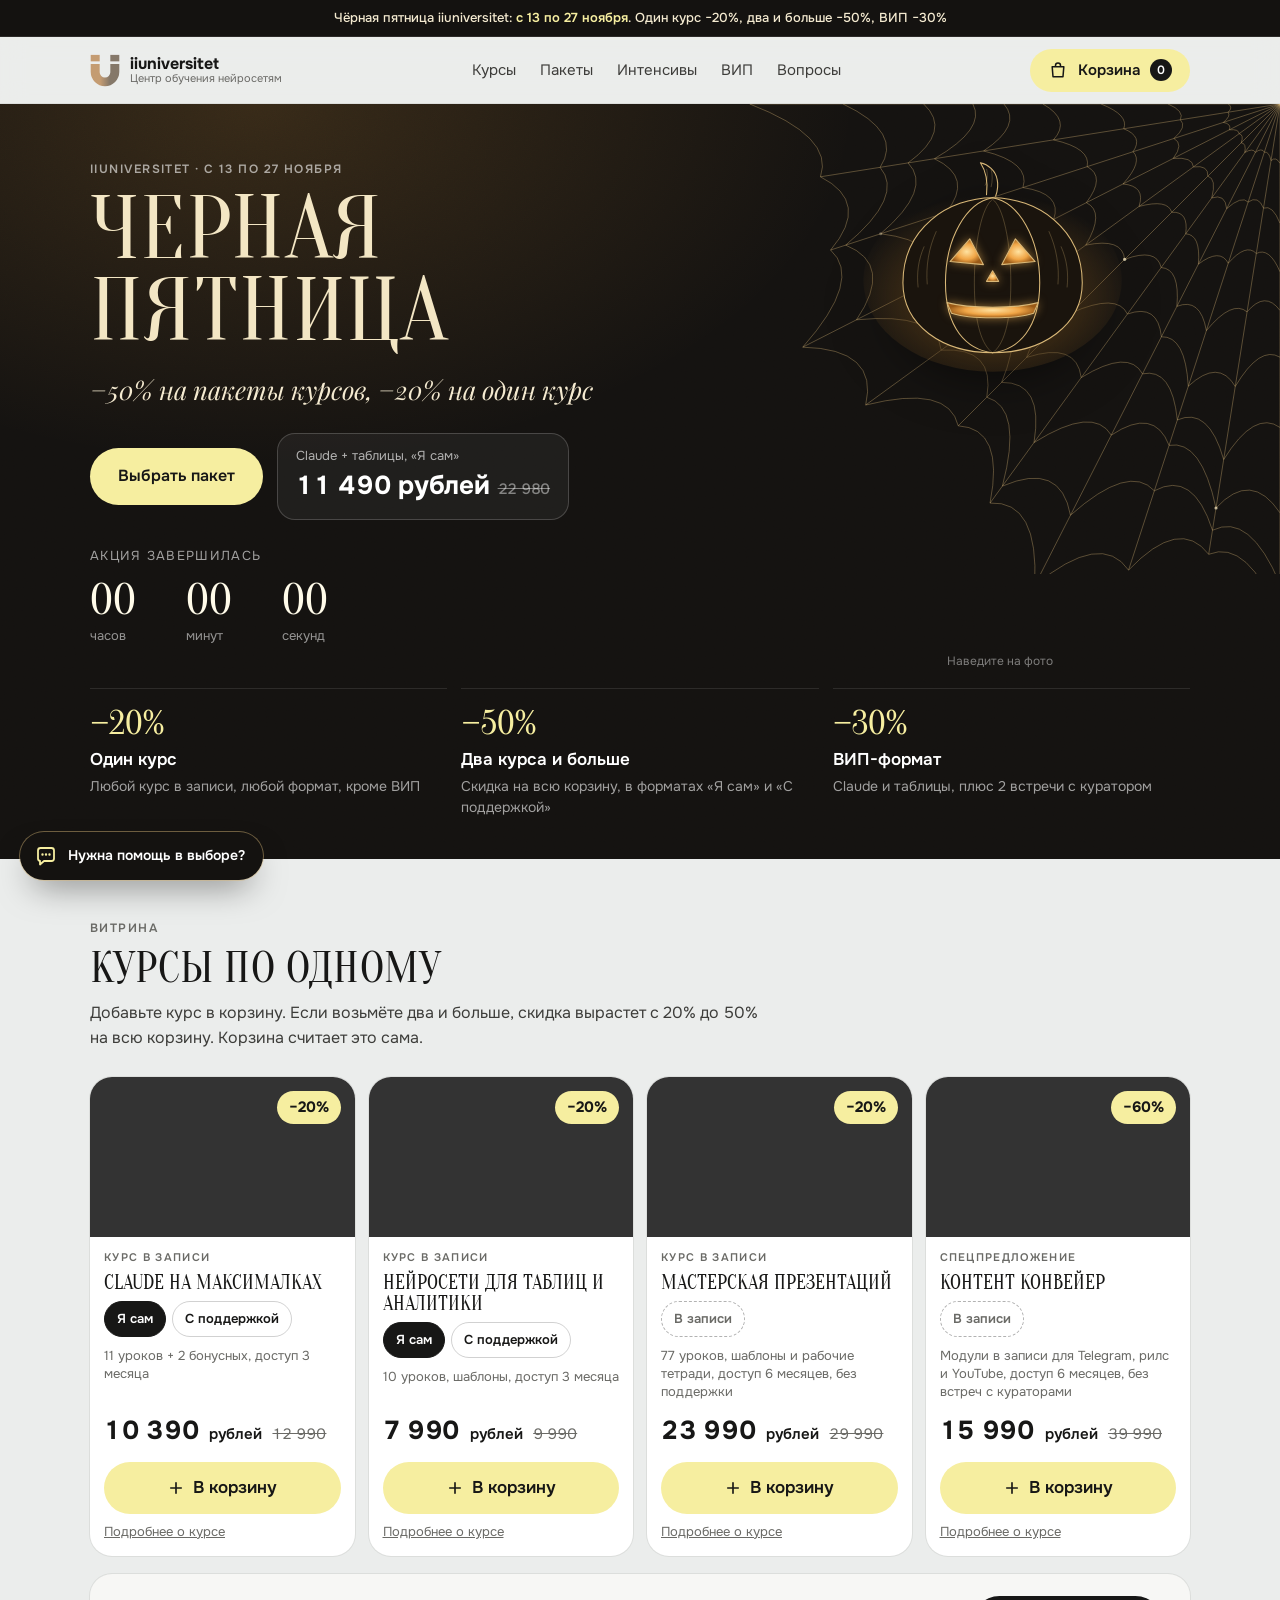
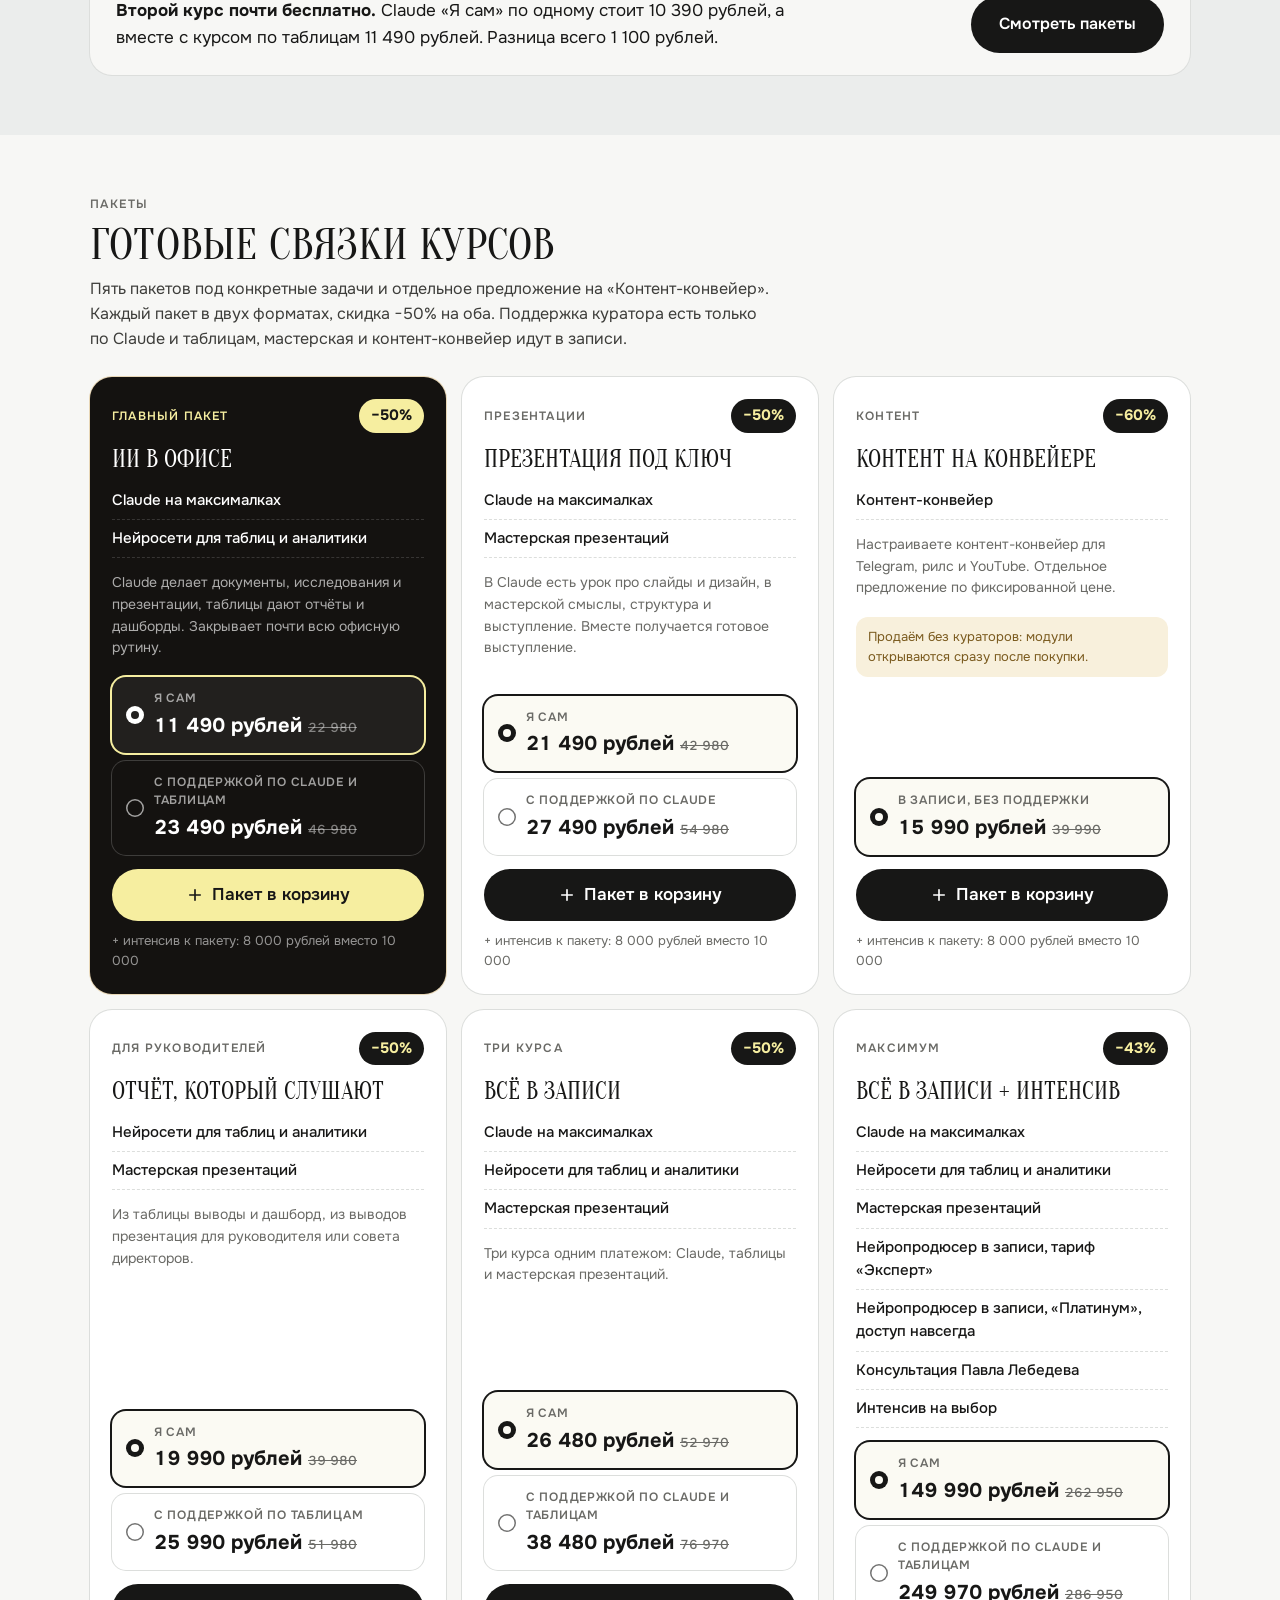
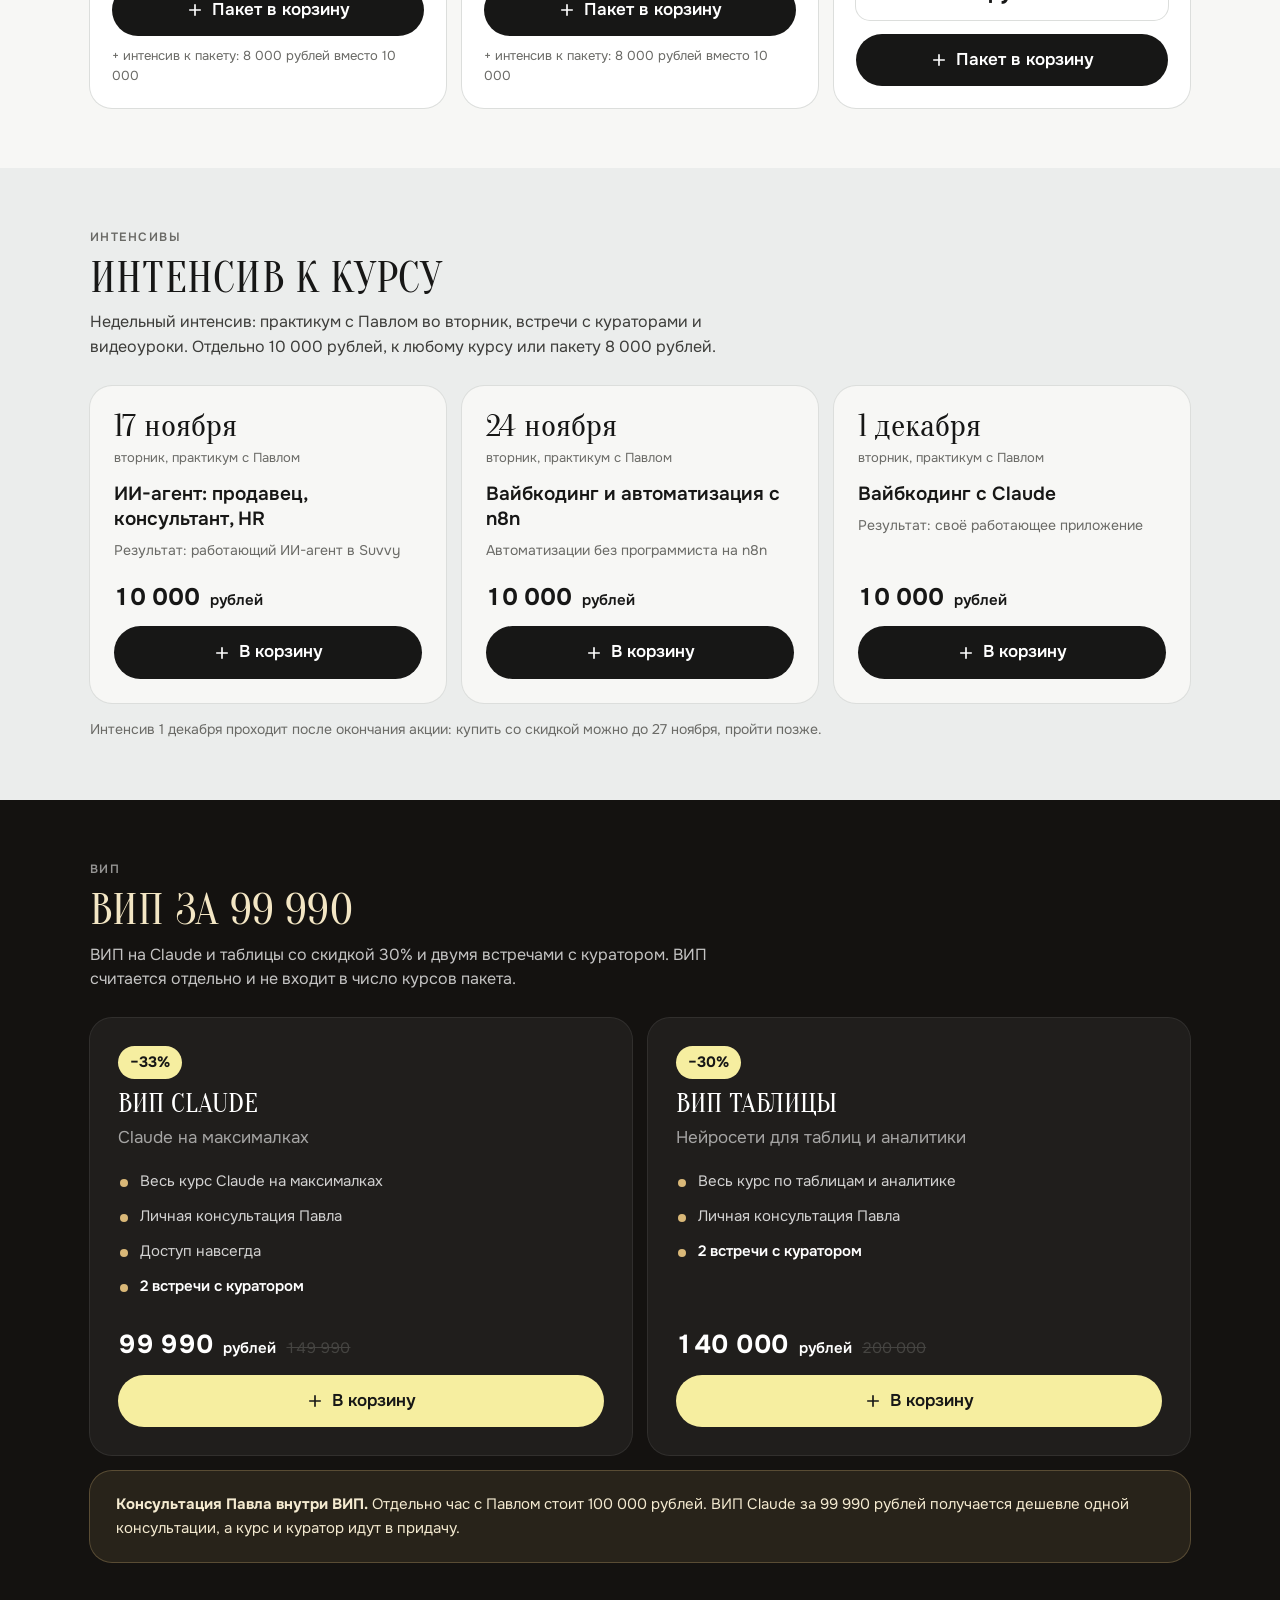
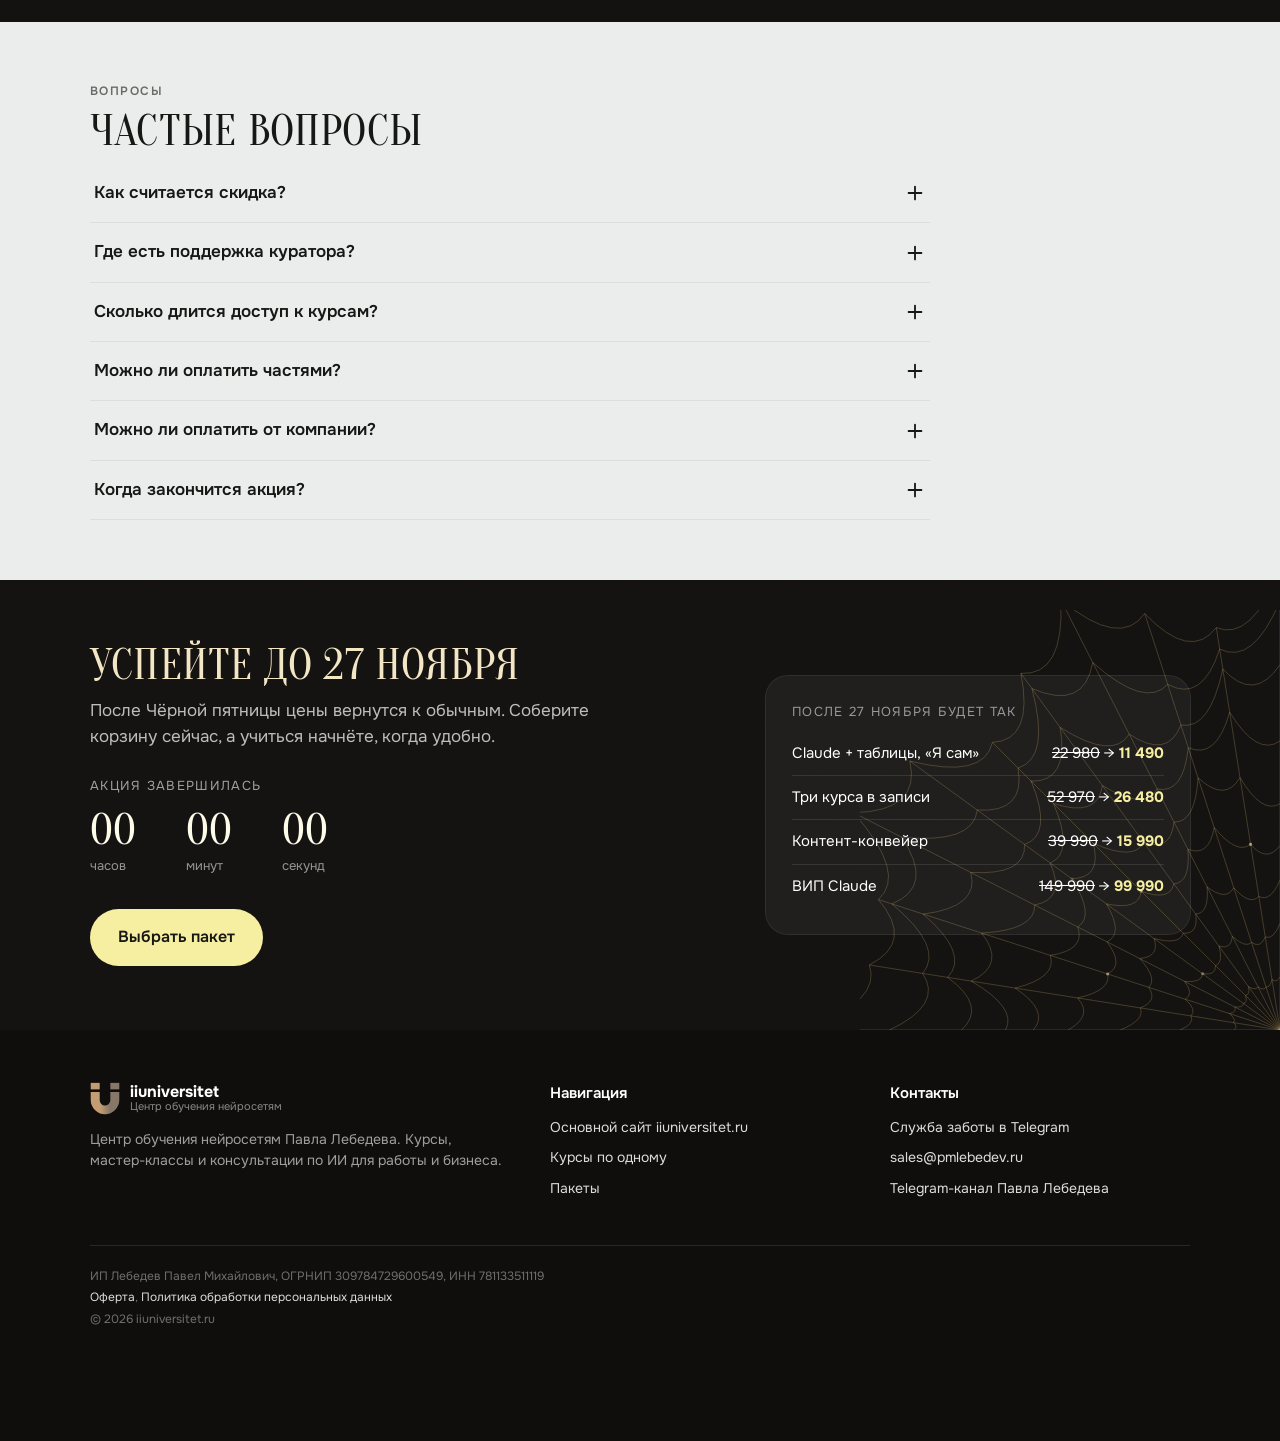
==== black-friday/index.html @ 4bc25fab "Black Friday: 4 courses in one row Co-Authored-By: Claude Opus 5.5 <noreply@anthropic.com> Claude-Se" ====
<!doctype html>
<html lang="ru">
<head>
<meta charset="utf-8">
<meta name="viewport" content="width=device-width, initial-scale=1">
<title>Чёрная пятница в iiuniversitet: −50% на пакеты курсов по нейросетям</title>
<meta name="description" content="Чёрная пятница iiuniversitet с 13 по 27 ноября: −20% на один курс, −50% на два курса и больше, ВИП −30%. Claude, нейросети для таблиц, мастерская презентаций, контент-конвейер.">
<meta property="og:title" content="Чёрная пятница iiuniversitet: −50% на пакеты курсов">
<meta property="og:description" content="С 13 по 27 ноября. Один курс −20%, два и больше −50%, ВИП −30%.">
<meta name="theme-color" content="#141210">
<link rel="preconnect" href="https://fonts.googleapis.com">
<link rel="preconnect" href="https://fonts.gstatic.com" crossorigin>
<link href="https://fonts.googleapis.com/css2?family=Oranienbaum&family=Playfair+Display:ital,wght@1,400;1,500&family=Onest:wght@400;500;600;700&display=swap" rel="stylesheet">
<style>
:root{
  --ink:#171716;--muted:#6a6a66;--paper:#ebedec;--card:#f7f7f5;--line:#dcdedc;
  --night:#141210;--night-2:#1d1a16;--night-line:rgba(255,255,255,.1);
  --gold:#d9b878;--gold-soft:rgba(217,184,120,.45);--btn:#f6eea0;--btn-hi:#fff4b0;
  --amber:rgba(214,150,60,.30);--ok:#3d7a4f;
}
*{box-sizing:border-box;margin:0;padding:0}
html{scroll-behavior:smooth;scroll-padding-top:120px}
body{font-family:Onest,Helvetica,Arial,sans-serif;font-size:17px;line-height:1.55;color:var(--ink);background:var(--paper);-webkit-font-smoothing:antialiased}
img{display:block;max-width:100%}
a{color:inherit}
button{font:inherit;color:inherit;cursor:pointer;border:0;background:none}
:focus-visible{outline:3px solid var(--gold);outline-offset:3px;border-radius:8px}
.wrap{max-width:1140px;margin:0 auto;padding:0 20px}
.h{font-family:Oranienbaum,Georgia,serif;font-weight:400;text-transform:uppercase;letter-spacing:.005em;line-height:1}
.h em{font-style:normal}
.it{font-style:normal}
h2.h{font-size:clamp(30px,3.4vw,44px);margin-bottom:10px}
.eyebrow{font-size:12px;font-weight:600;letter-spacing:.12em;text-transform:uppercase;color:var(--muted);margin-bottom:10px}
.lead{font-size:16px;color:#3d3d3a;max-width:680px;margin-bottom:26px}
section{padding:60px 0}
.nums{font-variant-numeric:tabular-nums}

/* buttons */
.btn{display:inline-flex;align-items:center;justify-content:center;gap:10px;font-weight:600;font-size:16px;text-decoration:none;border-radius:999px;padding:16px 28px;transition:background .2s,transform .2s,box-shadow .2s,color .2s}
.btn.y{background:var(--btn);color:var(--ink)}
.btn.y:hover{background:var(--btn-hi)}
.btn.k{background:var(--ink);color:#fff}
.btn.k:hover{background:#33332f}
.btn.o{border:1.5px solid rgba(255,255,255,.3);color:#fff}
.btn.o:hover{border-color:#fff}
.btn.w{background:#fff;color:var(--ink);box-shadow:0 0 0 1px var(--line)}
.btn.w:hover{box-shadow:0 0 0 1px var(--ink)}
.btn.glow{box-shadow:0 0 0 0 rgba(246,238,160,.5);animation:breathe 3.2s ease-in-out infinite}
@keyframes breathe{0%,100%{box-shadow:0 0 0 0 rgba(246,238,160,.0),0 10px 30px -10px rgba(246,238,160,.35)}50%{box-shadow:0 0 0 8px rgba(246,238,160,.08),0 14px 40px -8px rgba(246,238,160,.55)}}

/* top bar + header */
.top{position:sticky;top:0;z-index:50}
.bar{background:var(--night);color:#f4ead0;font-size:13px;font-weight:500;text-align:center;padding:8px 16px;border-bottom:1px solid var(--night-line)}
.bar b{color:var(--btn);font-weight:600}
header{background:rgba(235,237,236,.9);backdrop-filter:blur(12px);-webkit-backdrop-filter:blur(12px);border-bottom:1px solid var(--line)}
header .wrap{display:flex;align-items:center;justify-content:space-between;gap:20px;height:66px}
.brand{display:flex;align-items:center;gap:10px;text-decoration:none}
.brand svg{width:30px;height:33px}
.brand b{display:block;font-weight:700;font-size:16px;line-height:1.1}
.brand small{display:block;font-size:11px;color:var(--muted);line-height:1.2}
nav{display:flex;gap:24px;font-size:15px}
nav a{text-decoration:none;color:#3d3d3a}
nav a:hover{color:var(--ink)}
.cart-btn{position:relative;display:inline-flex;align-items:center;gap:10px;background:var(--btn);border-radius:999px;padding:10px 18px;font-weight:600;font-size:15px}
.cart-btn svg{width:20px;height:20px;stroke:var(--ink);fill:none;stroke-width:1.8}
.cart-btn .count{min-width:22px;height:22px;border-radius:999px;background:var(--ink);color:#fff;font-size:12px;display:grid;place-items:center;padding:0 6px}
.cart-btn.bump{animation:bump .5s ease}
@keyframes bump{30%{transform:scale(1.08)}}

/* HERO */
.hero{position:relative;overflow:hidden;background:radial-gradient(1000px 600px at 20% 0%,rgba(214,150,60,.18),transparent 60%),var(--night);color:#fff;padding:56px 0 40px}
.grain{position:absolute;inset:0;pointer-events:none;opacity:.10;mix-blend-mode:overlay;background-image:url("data:image/svg+xml;utf8,<svg xmlns='http://www.w3.org/2000/svg' width='160' height='160'><filter id='n'><feTurbulence type='fractalNoise' baseFrequency='.9' numOctaves='2' stitchTiles='stitch'/></filter><rect width='100%' height='100%' filter='url(%23n)'/></svg>")}
#web{position:absolute;right:0;top:0;width:min(560px,50vw);height:min(470px,46vw);pointer-events:none}
.hero .wrap{position:relative;display:grid;grid-template-columns:1.25fr .75fr;gap:30px;align-items:end}
.hero .eyebrow{color:rgba(255,255,255,.6)}
.hero h1{font-family:Oranienbaum,Georgia,serif;font-weight:400;text-transform:uppercase;font-size:clamp(50px,7vw,96px);line-height:.92;letter-spacing:.005em;margin-bottom:16px;
  background:linear-gradient(100deg,#f3e6c4 0%,#f3e6c4 calc(var(--sx,-20%) - 12%),#fffbe9 var(--sx,-20%),#f3e6c4 calc(var(--sx,-20%) + 12%),#d9b878 100%);-webkit-background-clip:text;background-clip:text;color:transparent}
.hero .sub{font-family:"Playfair Display",Georgia,serif;font-style:italic;font-size:clamp(20px,2vw,26px);color:#f4ead0;margin-bottom:24px}
.hero-cta{display:flex;flex-wrap:wrap;align-items:center;gap:14px;margin-bottom:26px}
.mainpack{display:flex;flex-direction:column;border:1px solid rgba(255,255,255,.18);background:rgba(255,255,255,.05);border-radius:18px;padding:12px 18px}
.mainpack small{font-size:13px;color:rgba(255,255,255,.65)}
.mainpack b{font-size:26px;font-weight:700;letter-spacing:-.01em}
.mainpack s{font-size:15px;color:rgba(255,255,255,.45);margin-left:8px;font-weight:500}
.timer{display:flex;align-items:flex-end;gap:14px;flex-wrap:wrap}
.timer .lbl{font-size:13px;letter-spacing:.1em;text-transform:uppercase;color:rgba(255,255,255,.6);width:100%;margin-bottom:-2px}
.tcell{min-width:82px}
.tcell b{display:block;font-family:Oranienbaum,Georgia,serif;font-weight:400;font-size:44px;line-height:1;color:#fffbe9;transition:filter .6s,opacity .6s}
.tcell b.smoke{filter:blur(4px);opacity:.25}
.tcell span{font-size:13px;color:rgba(255,255,255,.55)}
.pavel-hero{position:relative;justify-self:end;width:min(380px,100%);aspect-ratio:4/5;cursor:pointer;-webkit-tap-highlight-color:transparent}
.pavel-hero .ph{position:absolute;inset:0;background:url("https://iiuniversitet.online/kurs-antikrizis/img/author.jpg") center/cover no-repeat;filter:saturate(.9) brightness(.97);
  -webkit-mask-image:radial-gradient(120% 95% at 50% 38%,#000 55%,transparent 82%);mask-image:radial-gradient(120% 95% at 50% 38%,#000 55%,transparent 82%)}
.pavel-hero .mover{position:absolute;inset:0;pointer-events:none;transform-origin:48% 22%;animation:mask 8s cubic-bezier(.45,.05,.25,1) infinite}
.pavel-hero .pumpkin-wrap{position:absolute;left:16%;top:-7%;width:64%}
.pavel-hero .pumpkin-wrap svg{width:100%;height:auto;overflow:visible;filter:drop-shadow(0 18px 24px rgba(0,0,0,.55))}
.pavel-hero .pk-body{fill:#1a140d}
@keyframes mask{0%,30%{transform:translateY(0) rotate(0)}44%,82%{transform:translateY(64%) rotate(-5deg) scale(.66)}96%,100%{transform:translateY(0) rotate(0)}}
.pavel-hero:hover .mover,.pavel-hero.reveal .mover{animation:none;transform:translateY(64%) rotate(-5deg) scale(.66);transition:transform 1s cubic-bezier(.2,.7,.2,1)}
.pk-line{fill:none;stroke:var(--gold);stroke-width:1.4;stroke-linecap:round;stroke-linejoin:round}
.pk-hatch{fill:none;stroke:var(--gold-soft);stroke-width:.8}
.pk-face{fill:url(#pkin);stroke:var(--gold);stroke-width:1.4;stroke-linejoin:round;filter:drop-shadow(0 0 6px rgba(255,190,90,.55))}
.pk-mouth{transition:d .9s cubic-bezier(.2,.7,.2,1)}
.pk-eye{transform-box:fill-box;transform-origin:center;transition:transform .9s cubic-bezier(.2,.7,.2,1)}
.pk-glow{opacity:.55;animation:flame 4.5s ease-in-out infinite}
@keyframes flame{0%,100%{opacity:.5}35%{opacity:.68}55%{opacity:.46}75%{opacity:.62}}
.pumpkin-wrap.smile .pk-eye{transform:scaleY(.72)}
.pk-hint{position:absolute;left:0;right:0;bottom:-22px;text-align:center;font-size:12px;color:rgba(255,255,255,.45)}
.hero .rules-wrap{display:block}
.hero-rules{position:relative;display:grid;grid-template-columns:repeat(3,1fr);gap:14px;margin-top:40px}
.rule{border-top:1px solid var(--night-line);padding-top:18px}
.rule b{display:block;font-family:Oranienbaum,Georgia,serif;font-weight:400;font-size:34px;line-height:1;color:var(--btn)}
.rule span{display:block;font-weight:600;margin:6px 0 2px}
.rule p{font-size:14px;color:rgba(255,255,255,.6)}

/* catalog */
.catalog{display:grid;grid-template-columns:repeat(4,1fr);gap:14px}
.course{display:flex;flex-direction:column;border-radius:22px;overflow:hidden;background:#fff;box-shadow:0 0 0 1px var(--line);transition:transform .35s cubic-bezier(.2,.7,.2,1),box-shadow .35s}
.course:hover{transform:translateY(-4px);box-shadow:0 0 0 1px rgba(217,184,120,.7),0 24px 50px -22px rgba(150,100,30,.45)}
.course .cover{position:relative;height:160px;background:#333 center 66%/cover no-repeat;color:#fff}
.course.lt .cover{color:var(--ink)}
.course .cover>*{position:relative}
.course .top-row{display:flex;justify-content:space-between;align-items:center;padding:14px 14px 0}
.course .kind{font-size:11px;font-weight:600;letter-spacing:.12em;text-transform:uppercase;color:var(--muted);margin-bottom:6px}
.disc{display:inline-flex;align-items:center;background:var(--btn);color:var(--ink);font-weight:700;font-size:15px;border-radius:999px;padding:5px 12px}
.disc.dark{background:var(--ink);color:var(--btn)}
.course h3{font-family:Oranienbaum,Georgia,serif;font-weight:400;text-transform:uppercase;font-size:20px;line-height:1.05;margin-bottom:8px}
.course h3 em{font-style:normal}
.course .foot{display:flex;flex-direction:column;flex:1;padding:12px 14px 14px;color:var(--ink)}
.fmt{display:flex;gap:6px;margin-bottom:10px;flex-wrap:wrap}
.fmt button{font-size:13px;font-weight:600;border-radius:999px;padding:7px 12px;border:1px solid rgba(0,0,0,.18)}
.fmt button[aria-pressed="true"]{background:var(--ink);color:#fff;border-color:var(--ink)}
.fmt .solo{font-size:13px;font-weight:600;border-radius:999px;padding:7px 12px;border:1px dashed rgba(0,0,0,.3);color:var(--muted)}
.note{font-size:13px;color:var(--muted);margin-bottom:10px;line-height:1.4}
.price{display:flex;align-items:baseline;gap:10px;flex-wrap:wrap;margin:auto 0 10px}
.price b{font-size:26px;font-weight:700;letter-spacing:-.01em}
.price small{font-size:15px;font-weight:600}
.price s{font-size:15px;color:var(--muted)}
.add{width:100%;display:flex;align-items:center;justify-content:center;gap:8px;background:var(--btn);color:var(--ink);font-weight:600;border-radius:999px;padding:13px 18px;transition:background .2s}
.add:hover{background:var(--btn-hi)}
.add.in{background:var(--ink);color:#fff}
.add svg{width:18px;height:18px;stroke:currentColor;fill:none;stroke-width:2.2}
.more{display:inline-block;margin-top:8px;font-size:13px;color:var(--muted)}
.tip{display:flex;flex-wrap:wrap;align-items:center;justify-content:space-between;gap:14px 24px;margin-top:18px;background:var(--card);border-radius:22px;padding:22px 26px;box-shadow:0 0 0 1px var(--line)}
.tip p{max-width:720px}
.tip b{font-weight:700}

/* packages */
.packs-sec{background:var(--card)}
.packs{display:grid;grid-template-columns:repeat(3,1fr);gap:16px}
.pack{display:flex;flex-direction:column;background:#fff;border-radius:22px;padding:22px;box-shadow:0 0 0 1px var(--line);transition:transform .35s cubic-bezier(.2,.7,.2,1),box-shadow .35s}
.pack:hover{transform:translateY(-4px);box-shadow:0 0 0 1px var(--gold),0 22px 50px -24px rgba(170,120,40,.55)}
.pack.main{background:var(--night);color:#fff;box-shadow:0 0 0 1px rgba(217,184,120,.5)}
.pack .row1{display:flex;justify-content:space-between;align-items:center;gap:10px;margin-bottom:14px}
.ptag{font-size:12px;font-weight:600;letter-spacing:.1em;text-transform:uppercase;color:var(--muted)}
.pack.main .ptag{color:var(--btn)}
.pack h3{font-family:Oranienbaum,Georgia,serif;font-weight:400;text-transform:uppercase;font-size:24px;line-height:1.05;margin-bottom:10px}
.pack ul{list-style:none;margin-bottom:14px}
.pack li{padding:7px 0;border-bottom:1px dashed var(--line);font-size:15px;font-weight:500}
.pack.main li{border-color:rgba(255,255,255,.15)}
.pack .desc{font-size:14px;color:var(--muted);margin-bottom:18px}
.pack.main .desc{color:rgba(255,255,255,.65)}
.pack .opts{margin-top:auto;display:grid;gap:8px;margin-bottom:14px}
.opt{display:grid;grid-template-columns:auto 1fr;gap:2px 10px;align-items:center;text-align:left;border-radius:14px;padding:12px 14px;box-shadow:0 0 0 1px var(--line);transition:box-shadow .2s,background .2s}
.pack.main .opt{box-shadow:0 0 0 1px rgba(255,255,255,.18)}
.opt[aria-pressed="true"]{box-shadow:0 0 0 2px var(--ink);background:#fbfaf3}
.pack.main .opt[aria-pressed="true"]{box-shadow:0 0 0 2px var(--btn);background:rgba(255,255,255,.06)}
.opt .dot{grid-row:span 2;width:18px;height:18px;border-radius:50%;box-shadow:inset 0 0 0 1.5px currentColor;opacity:.6}
.opt[aria-pressed="true"] .dot{box-shadow:inset 0 0 0 5px currentColor;opacity:1}
.opt small{font-size:12px;font-weight:600;letter-spacing:.06em;text-transform:uppercase;color:var(--muted)}
.pack.main .opt small{color:rgba(255,255,255,.6)}
.opt span{font-size:20px;font-weight:700}
.opt span s{font-size:13px;font-weight:500;color:var(--muted);margin-left:6px}
.pack.main .opt span s{color:rgba(255,255,255,.45)}
.pack .plus{font-size:13px;color:var(--muted);margin-top:10px}
.pack.main .plus{color:rgba(255,255,255,.55)}
.pack .add{background:var(--ink);color:#fff}
.pack .add:hover{background:#33332f}
.pack.main .add{background:var(--btn);color:var(--ink)}
.pack .add.in{background:var(--ok);color:#fff}
.warn{font-size:13px;color:#7a5a1e;background:#f8f0dc;border-radius:12px;padding:10px 12px;margin-bottom:16px}

/* intensives */
.ints{display:grid;grid-template-columns:repeat(3,1fr);gap:16px}
.int{display:flex;flex-direction:column;background:var(--card);border-radius:22px;padding:24px;box-shadow:0 0 0 1px var(--line)}
.int .date{font-family:Oranienbaum,Georgia,serif;font-size:32px;line-height:1;margin-bottom:6px}
.int .wd{font-size:13px;color:var(--muted);margin-bottom:14px}
.int h3{font-size:19px;font-weight:600;margin-bottom:8px;line-height:1.3}
.int p{font-size:14px;color:var(--muted);margin-bottom:18px}
.int .price{margin-top:auto}
.int .price b{font-size:24px}
.int .add{background:var(--ink);color:#fff}
.int .add.in{background:var(--ok)}
.int-note{font-size:14px;color:var(--muted);margin-top:16px}

/* vip */
.vip-sec{position:relative;overflow:hidden;background:var(--night);color:#fff}
.vip-sec .eyebrow{color:rgba(255,255,255,.55)}
.vip-sec .lead{color:rgba(255,255,255,.75)}
.vips{display:grid;grid-template-columns:1fr 1fr;gap:16px}
.vip{display:flex;flex-direction:column;border-radius:22px;padding:28px;background:rgba(255,255,255,.05);box-shadow:0 0 0 1px rgba(255,255,255,.12)}
.vip h3{font-family:Oranienbaum,Georgia,serif;font-weight:400;text-transform:uppercase;font-size:28px;line-height:1;margin:10px 0 14px}
.vip ul{list-style:none;margin-bottom:20px}
.vip li{position:relative;padding:6px 0 6px 22px;color:rgba(255,255,255,.8);font-size:15px}
.vip li::before{content:"";position:absolute;left:2px;top:15px;width:8px;height:8px;border-radius:50%;background:var(--gold)}
.vip li.new{color:#fff;font-weight:600}
.vip .price{margin-top:auto}
.vip .price s{opacity:.5}
.pavel{margin-top:16px;border-radius:22px;padding:22px 26px;background:rgba(217,184,120,.1);box-shadow:0 0 0 1px rgba(217,184,120,.35);color:#f4ead0;font-size:15px}

/* faq */
.faq{max-width:840px}
details.q{border-bottom:1px solid var(--line)}
details.q summary{list-style:none;display:flex;justify-content:space-between;align-items:center;gap:20px;padding:16px 4px;cursor:pointer;font-weight:600;font-size:17px}
details.q summary::-webkit-details-marker{display:none}
details.q summary svg{flex:0 0 22px;width:22px;height:22px;stroke:var(--ink);fill:none;stroke-width:2;transition:transform .25s}
details.q[open] summary svg{transform:rotate(45deg)}
details.q div{padding:0 4px 22px;color:#3d3d3a;max-width:720px}
details.q table{border-collapse:collapse;margin-top:8px;font-size:15px}
details.q td{padding:5px 18px 5px 0;border-bottom:1px solid var(--line)}

/* final */
.final{position:relative;overflow:hidden;background:var(--night);color:#fff;padding:64px 0}
.final .wrap{position:relative;display:grid;grid-template-columns:1.2fr .8fr;gap:40px;align-items:center}
.final h2{color:#f3e6c4}
.final p{color:rgba(255,255,255,.72);margin-bottom:26px;max-width:540px}
.after{border-radius:22px;padding:26px;background:rgba(255,255,255,.05);box-shadow:0 0 0 1px rgba(255,255,255,.12)}
.after small{display:block;font-size:13px;letter-spacing:.1em;text-transform:uppercase;color:rgba(255,255,255,.55);margin-bottom:10px}
.after .r{display:flex;justify-content:space-between;gap:10px;padding:10px 0;border-bottom:1px solid rgba(255,255,255,.1);font-size:15px}
.after .r:last-child{border:0}
.after .r b{color:var(--btn)}

/* footer */
footer{background:#0f0e0c;color:rgba(255,255,255,.6);padding:52px 0 110px;font-size:14px}
.fgrid{display:grid;grid-template-columns:1.4fr 1fr 1fr;gap:40px}
footer h4{font-weight:600;font-size:15px;color:#fff;margin-bottom:12px}
footer ul{list-style:none}
footer li{margin-bottom:9px}
footer a{text-decoration:none;color:rgba(255,255,255,.85)}
footer a:hover{color:var(--btn)}
footer .brand b{color:#fff}
footer .brand small{color:rgba(255,255,255,.5)}
.fbottom{margin-top:36px;padding-top:20px;border-top:1px solid rgba(255,255,255,.1);font-size:12px;line-height:1.8;color:rgba(255,255,255,.4)}

/* cart drawer */
.scrim{position:fixed;inset:0;background:rgba(10,9,8,.5);opacity:0;pointer-events:none;transition:opacity .3s;z-index:80}
.scrim.on{opacity:1;pointer-events:auto}
.drawer{position:fixed;top:0;right:0;bottom:0;width:min(440px,100%);background:var(--paper);z-index:90;transform:translateX(100%);transition:transform .4s cubic-bezier(.2,.7,.2,1);display:flex;flex-direction:column}
.drawer.on{transform:none}
.dr-head{display:flex;justify-content:space-between;align-items:center;padding:20px 22px;border-bottom:1px solid var(--line)}
.dr-head h3{font-family:Oranienbaum,Georgia,serif;font-weight:400;text-transform:uppercase;font-size:30px}
.x{width:40px;height:40px;border-radius:50%;display:grid;place-items:center;background:#fff;box-shadow:0 0 0 1px var(--line)}
.x svg{width:18px;height:18px;stroke:var(--ink);fill:none;stroke-width:2}
.dr-body{flex:1;overflow:auto;padding:14px 22px}
.empty{color:var(--muted);padding:30px 0;text-align:center}
.ci{display:grid;grid-template-columns:52px 1fr auto;gap:12px;align-items:center;padding:12px 0;border-bottom:1px solid var(--line)}
.ci .th{width:52px;height:64px;border-radius:10px;background:#ccc center/cover}
.ci .th.ic{background:var(--night);display:grid;place-items:center;color:var(--btn);font-family:Oranienbaum,Georgia,serif;font-size:20px}
.ci b{display:block;font-size:15px;line-height:1.25}
.ci small{display:block;font-size:13px;color:var(--muted)}
.ci .rm{font-size:13px;color:var(--muted);text-decoration:underline;text-underline-offset:3px}
.ci .cp{font-size:14px;font-weight:600;text-align:right;white-space:nowrap}
.ci .cp s{display:block;font-size:12px;color:var(--muted);font-weight:500}
.nudge{margin:14px 0;background:#fff7cf;border-radius:14px;padding:14px 16px;font-size:14px}
.nudge b{font-weight:700}
.dr-foot{padding:18px 22px 22px;border-top:1px solid var(--line);background:var(--card)}
.sum{display:flex;justify-content:space-between;font-size:15px;padding:4px 0}
.sum.t{font-size:22px;font-weight:700;padding-top:10px}
.sum .g{color:var(--ok);font-weight:600}
.rulebadge{display:inline-block;font-size:12px;font-weight:600;background:var(--ink);color:var(--btn);border-radius:999px;padding:3px 10px;margin-bottom:8px}
.dr-foot .btn{width:100%;margin-top:12px}
.dr-foot .fine{font-size:12px;color:var(--muted);margin-top:10px}

/* care widget */
.care{position:fixed;left:20px;bottom:20px;z-index:65;display:flex;flex-direction:column;align-items:flex-start;gap:10px;transform:translateX(-140%);transition:transform .5s cubic-bezier(.2,.7,.2,1)}
.care.show{transform:none}
.care-card{position:relative;width:290px;background:#fff;border-radius:20px;padding:20px 20px 18px;box-shadow:0 0 0 1px var(--line),0 24px 50px -18px rgba(0,0,0,.35);transform-origin:bottom left;transition:opacity .3s,transform .3s}
.care-card[hidden]{display:block;opacity:0;transform:scale(.92) translateY(8px);pointer-events:none;position:absolute;bottom:64px}
.care-card b{display:block;font-family:Oranienbaum,Georgia,serif;font-weight:400;text-transform:uppercase;font-size:24px;line-height:1.05;margin:0 24px 8px 0}
.care-card p{font-size:14px;color:var(--muted);margin-bottom:14px}
.care-card .btn{width:100%;padding:13px 18px}
.care-card .btn .tg{width:18px;height:18px;fill:currentColor}
.care-x{position:absolute;right:12px;top:12px;width:30px;height:30px;border-radius:50%;display:grid;place-items:center;background:var(--paper)}
.care-x svg{width:14px;height:14px;stroke:var(--ink);fill:none;stroke-width:2}
.care-fab{display:inline-flex;align-items:center;gap:10px;background:var(--night);color:#fff;border-radius:999px;padding:12px 18px 12px 14px;font-weight:600;font-size:14px;box-shadow:0 0 0 1px rgba(217,184,120,.45),0 16px 34px -12px rgba(0,0,0,.5)}
.care-fab svg{width:24px;height:24px;stroke:var(--btn);fill:none;stroke-width:1.8}

/* toast */
.toast{position:fixed;left:50%;bottom:24px;transform:translate(-50%,140%);z-index:70;background:var(--ink);color:#fff;border-radius:999px;padding:12px 18px;font-size:14px;display:flex;gap:12px;align-items:center;box-shadow:0 14px 30px -10px rgba(0,0,0,.5);transition:transform .35s cubic-bezier(.2,.7,.2,1)}
.toast{visibility:hidden}
.toast.on{transform:translate(-50%,0);visibility:visible}
.toast button{color:var(--btn);font-weight:600;text-decoration:underline;text-underline-offset:3px}

/* popup */
.pop{position:fixed;inset:0;z-index:100;display:grid;place-items:center;padding:20px;background:rgba(10,9,8,.6);opacity:0;pointer-events:none;transition:opacity .35s}
.pop.on{opacity:1;pointer-events:auto}
.pop-card{position:relative;overflow:hidden;width:min(560px,100%);background:radial-gradient(500px 300px at 15% 0%,rgba(214,150,60,.25),transparent 65%),var(--night);color:#fff;border-radius:26px;padding:40px 36px 32px;box-shadow:0 0 0 1px rgba(217,184,120,.4),0 40px 80px -20px rgba(0,0,0,.6);transform:translateY(16px) scale(.98);transition:transform .45s cubic-bezier(.2,.7,.2,1)}
.pop.on .pop-card{transform:none}
.pop-card svg.web-mini{position:absolute;right:-10px;top:-10px;width:220px;height:220px;opacity:.7;pointer-events:none}
.pop-card .x{position:absolute;right:16px;top:16px;background:rgba(255,255,255,.08);box-shadow:none}
.pop-card .x svg{stroke:#fff}
.pop-card .eyebrow{color:rgba(255,255,255,.6)}
.pop-card h3{font-family:Oranienbaum,Georgia,serif;font-weight:400;text-transform:uppercase;font-size:46px;line-height:.95;color:#f3e6c4;margin-bottom:10px}
.pop-card .it{font-size:19px;font-weight:500;color:#f4ead0;display:block;margin-bottom:20px}
.pop-card .timer{margin-bottom:26px}
.pop-card .tcell{min-width:70px}
.pop-card .tcell b{font-size:40px}
.pop-card .actions{display:flex;flex-wrap:wrap;gap:12px;align-items:center}
.pop-card .later{font-size:14px;color:rgba(255,255,255,.6);text-decoration:underline;text-underline-offset:3px}

@media (prefers-reduced-motion:reduce){
  *,*::before,*::after{animation:none!important;transition:none!important}
  html{scroll-behavior:auto}
}
@media (max-width:980px){
  nav{display:none}
  section{padding:44px 0}
  .hero .wrap{grid-template-columns:1fr}
  .pavel-hero{justify-self:center;width:min(280px,76%);order:-1;margin-bottom:18px}
  .catalog,.packs,.ints{grid-template-columns:1fr 1fr}
  .vips,.final .wrap,.fgrid{grid-template-columns:1fr}
  #web{width:340px;height:340px;opacity:.7}
}
@media (max-width:620px){
  .catalog,.packs,.ints,.hero-rules{grid-template-columns:1fr}
  .course .cover{height:180px}
  .tcell{min-width:64px}
  .tcell b{font-size:36px}
  .cart-btn .lbl{display:none}
  .bar{font-size:12px}
  .pop-card{padding:34px 22px 26px}
  .pop-card h3{font-size:44px}
  .care{left:12px;bottom:12px}
  .toast{bottom:84px}
  .care-card{width:min(290px,calc(100vw - 24px))}
  .care-fab span{display:none}
  .care-fab{padding:12px}
}
</style>
</head>
<body>

<svg width="0" height="0" style="position:absolute" aria-hidden="true">
  <symbol id="logo" viewBox="0 0 192 208"><defs><linearGradient id="lg" gradientUnits="userSpaceOnUse" x1="4.5" x2="187.5"><stop offset=".33" stop-color="#c49c72"/><stop offset=".67" stop-color="#857869"/></linearGradient></defs><rect x="4.5" y="4" width="57.5" height="41.5" fill="#c49c72"/><rect x="130" y="4" width="57.5" height="41.5" fill="#857869"/><path fill="url(#lg)" d="M4.5 62.5H62V115a34 34 0 0 0 68 0V62.5h57.5V112a91.5 92 0 0 1-183 0Z"/></symbol>
  <symbol id="i-bag" viewBox="0 0 24 24"><path d="M5 8h14l-1 12H6z" stroke-linejoin="round"/><path d="M9 8V6.5a3 3 0 0 1 6 0V8"/></symbol>
  <symbol id="i-plus" viewBox="0 0 24 24"><path d="M12 5v14M5 12h14" stroke-linecap="round"/></symbol>
  <symbol id="i-check" viewBox="0 0 24 24"><path d="M5 12.5l4.2 4L19 7" stroke-linecap="round" stroke-linejoin="round"/></symbol>
  <symbol id="i-chat" viewBox="0 0 24 24"><path d="M4 6.5A2.5 2.5 0 0 1 6.5 4h11A2.5 2.5 0 0 1 20 6.5v8a2.5 2.5 0 0 1-2.5 2.5H10l-4 3.5V17A2.5 2.5 0 0 1 4 14.5z" stroke-linejoin="round"/><path d="M8.5 10.5h.01M12 10.5h.01M15.5 10.5h.01" stroke-linecap="round" stroke-width="2.4"/></symbol>
  <symbol id="i-tg" viewBox="0 0 24 24"><path d="M21.9 4.3 18.7 19.6c-.2 1.1-.9 1.3-1.8.8l-4.9-3.6-2.4 2.3c-.3.3-.5.5-1 .5l.3-5 9.2-8.3c.4-.4-.1-.6-.6-.2L6.1 13.3 1.2 11.8c-1.1-.3-1.1-1.1.2-1.6L20.5 2.8c.9-.3 1.7.2 1.4 1.5z"/></symbol>
  <symbol id="i-x" viewBox="0 0 24 24"><path d="M6 6l12 12M18 6L6 18" stroke-linecap="round"/></symbol>
</svg>

<div class="top">
  <div class="bar">Чёрная пятница iiuniversitet: <b>с 13 по 27 ноября</b>. Один курс −20%, два и больше −50%, ВИП −30%</div>
  <header>
    <div class="wrap">
      <a class="brand" href="https://iiuniversitet.ru/"><svg><use href="#logo"/></svg><span><b>iiuniversitet</b><small>Центр обучения нейросетям</small></span></a>
      <nav>
        <a href="#courses">Курсы</a>
        <a href="#packs">Пакеты</a>
        <a href="#intensives">Интенсивы</a>
        <a href="#vip">ВИП</a>
        <a href="#faq">Вопросы</a>
      </nav>
      <button class="cart-btn" id="cartBtn" aria-label="Открыть корзину"><svg><use href="#i-bag"/></svg><span class="lbl">Корзина</span><span class="count" id="cartCount">0</span></button>
    </div>
  </header>
</div>

<!-- HERO -->
<section class="hero" id="top">
  <canvas id="web" aria-hidden="true"></canvas>
  <div class="grain"></div>
  <div class="wrap">
    <div>
      <div class="eyebrow">iiuniversitet · с 13 по 27 ноября</div>
      <h1 id="title">Чёрная<br>пятница</h1>
      <p class="sub">−50% на пакеты курсов, −20% на один курс</p>
      <div class="hero-cta">
        <a class="btn y glow" href="#packs">Выбрать пакет</a>
        <div class="mainpack"><small>Claude + таблицы, «Я сам»</small><b class="nums">11 490 рублей<s>22 980</s></b></div>
      </div>
      <div class="timer" data-timer>
        <div class="lbl" data-tlabel>До конца акции</div>
        <div class="tcell"><b data-u="d">00</b><span>дней</span></div>
        <div class="tcell"><b data-u="h">00</b><span>часов</span></div>
        <div class="tcell"><b data-u="m">00</b><span>минут</span></div>
        <div class="tcell"><b data-u="s">00</b><span>секунд</span></div>
      </div>
    </div>
    <div class="pavel-hero" id="pavel" role="img" aria-label="Павел Лебедев с тыквой-маской">
      <div class="ph"></div>
      <div class="mover"><div class="pumpkin-wrap" id="pumpkin">
      <svg viewBox="0 0 320 300">
        <defs>
          <radialGradient id="pkg" cx="50%" cy="58%" r="55%"><stop offset="0" stop-color="#ffcf73" stop-opacity=".95"/><stop offset=".35" stop-color="#e39a3a" stop-opacity=".55"/><stop offset="1" stop-color="#e39a3a" stop-opacity="0"/></radialGradient>
          <radialGradient id="pkin" cx="50%" cy="50%" r="50%"><stop offset="0" stop-color="#ffe2a0"/><stop offset=".6" stop-color="#f0a546"/><stop offset="1" stop-color="#9a5a17"/></radialGradient>
        </defs>
        <ellipse class="pk-glow" cx="160" cy="185" rx="170" ry="120" fill="url(#pkg)"/>
        <!-- stem -->
        <path class="pk-line" d="M152 72c2-16 0-30-8-42 10 2 20 10 22 22 2 8 0 16-2 22"/>
        <path class="pk-hatch" d="M150 60c3-6 4-14 2-22M158 62c2-8 2-16 0-24"/>
        <!-- body ribs -->
        <path class="pk-body" d="M160 76c-58 0-118 40-118 112 0 56 52 92 118 92s118-36 118-92c0-72-60-112-118-112z"/>
        <path class="pk-line" d="M160 76c-58 0-118 40-118 112 0 56 52 92 118 92s118-36 118-92c0-72-60-112-118-112z"/>
        <path class="pk-line" d="M160 76c-34 6-62 52-62 112s28 88 62 92"/>
        <path class="pk-line" d="M160 76c34 6 62 52 62 112s-28 88-62 92"/>
        <path class="pk-hatch" d="M160 78c-14 10-24 56-24 110s10 82 24 92M160 78c14 10 24 56 24 110s-10 82-24 92"/>
        <path class="pk-hatch" d="M70 140c-8 18-10 36-8 54M250 140c8 18 10 36 8 54M86 120c-10 22-14 46-12 70M234 120c10 22 14 46 12 70"/>
        <!-- face: glowing interior -->
        <path class="pk-face pk-eye" d="M104 160l26-30 18 34z" fill="url(#pkin)"/>
        <path class="pk-face pk-eye" d="M216 160l-26-30-18 34z" fill="url(#pkin)"/>
        <path class="pk-face" d="M152 186l8-14 8 14z" fill="url(#pkin)"/>
        <path class="pk-face pk-mouth" id="mouth" fill="url(#pkin)" d="M100 214 C130 222 190 222 220 214 L214 228 C190 236 130 236 106 228 Z"/>
      </svg>
      </div></div>
      <div class="pk-hint">Наведите на фото</div>
    </div>
  </div>
  <div class="wrap rules-wrap">
    <div class="hero-rules">
      <div class="rule"><b>−20%</b><span>Один курс</span><p>Любой курс в записи, любой формат, кроме ВИП</p></div>
      <div class="rule"><b>−50%</b><span>Два курса и больше</span><p>Скидка на всю корзину, в форматах «Я сам» и «С поддержкой»</p></div>
      <div class="rule"><b>−30%</b><span>ВИП-формат</span><p>Claude и таблицы, плюс 2 встречи с куратором</p></div>
    </div>
  </div>
</section>

<!-- COURSES -->
<section id="courses">
  <div class="wrap">
    <div class="eyebrow">Витрина</div>
    <h2 class="h">Курсы <em>по одному</em></h2>
    <p class="lead">Добавьте курс в корзину. Если возьмёте два и больше, скидка вырастет с 20% до 50% на всю корзину. Корзина считает это сама.</p>
    <div class="catalog" id="catalog"></div>
    <div class="tip">
      <p><b>Второй курс почти бесплатно.</b> Claude «Я сам» по одному стоит 10 390 рублей, а вместе с курсом по таблицам 11 490 рублей. Разница всего 1 100 рублей.</p>
      <a class="btn k" href="#packs">Смотреть пакеты</a>
    </div>
  </div>
</section>

<!-- PACKAGES -->
<section class="packs-sec" id="packs">
  <div class="wrap">
    <div class="eyebrow">Пакеты</div>
    <h2 class="h">Готовые <em>связки</em> курсов</h2>
    <p class="lead">Пять пакетов под конкретные задачи и отдельное предложение на «Контент-конвейер». Каждый пакет в двух форматах, скидка −50% на оба. Поддержка куратора есть только по Claude и таблицам, мастерская и контент-конвейер идут в записи.</p>
    <div class="packs" id="packList"></div>
  </div>
</section>

<!-- INTENSIVES -->
<section id="intensives">
  <div class="wrap">
    <div class="eyebrow">Интенсивы</div>
    <h2 class="h">Интенсив <em>к курсу</em></h2>
    <p class="lead">Недельный интенсив: практикум с Павлом во вторник, встречи с кураторами и видеоуроки. Отдельно 10 000 рублей, к любому курсу или пакету 8 000 рублей.</p>
    <div class="ints" id="intList"></div>
    <p class="int-note">Интенсив 1 декабря проходит после окончания акции: купить со скидкой можно до 27 ноября, пройти позже.</p>
  </div>
</section>

<!-- VIP -->
<section class="vip-sec" id="vip">
  <div class="wrap">
    <div class="eyebrow">ВИП</div>
    <h2 class="h" style="color:#f3e6c4">ВИП <em>за 99 990</em></h2>
    <p class="lead">ВИП на Claude и таблицы со скидкой 30% и двумя встречами с куратором. ВИП считается отдельно и не входит в число курсов пакета.</p>
    <div class="vips" id="vipList"></div>
    <div class="pavel"><b>Консультация Павла внутри ВИП.</b> Отдельно час с Павлом стоит 100 000 рублей. ВИП Claude за 99 990 рублей получается дешевле одной консультации, а курс и куратор идут в придачу.</div>
  </div>
</section>

<!-- FAQ -->
<section id="faq">
  <div class="wrap">
    <div class="eyebrow">Вопросы</div>
    <h2 class="h">Частые <em>вопросы</em></h2>
    <div class="faq">
      <details class="q"><summary>Как считается скидка?<svg><use href="#i-plus"/></svg></summary><div>Один курс в корзине −20%. Два курса и больше −50% на всю корзину, форматы «Я сам» и «С поддержкой» можно смешивать. ВИП всегда −30% и в число курсов не входит. «Контент-конвейер» стоит фиксированные 15 990 рублей. Скидка считается от текущей цены на сайте.</div></details>
      <details class="q"><summary>Где есть поддержка куратора?<svg><use href="#i-plus"/></svg></summary><div>Только в курсах «Claude на максималках» и «Нейросети для таблиц и аналитики» в формате «С поддержкой». Мастерская презентаций и «Контент-конвейер» в акции идут в записи, без куратора.</div></details>
      <details class="q"><summary>Сколько длится доступ к курсам?<svg><use href="#i-plus"/></svg></summary><div><table>
        <tr><td>Claude на максималках</td><td>3 месяца, «С поддержкой» 6 месяцев</td></tr>
        <tr><td>Нейросети для таблиц и аналитики</td><td>3 месяца, «С поддержкой» 6 месяцев</td></tr>
        <tr><td>Мастерская презентаций</td><td>6 месяцев</td></tr>
        <tr><td>Контент-конвейер</td><td>6 месяцев</td></tr>
      </table></div></details>
      <details class="q"><summary>Можно ли оплатить частями?<svg><use href="#i-plus"/></svg></summary><div>Напишите в <a href="https://t.me/pmlebedev_support" target="_blank" rel="noopener">службу заботы</a>, подскажем доступные варианты для вашего заказа.</div></details>
      <details class="q"><summary>Можно ли оплатить от компании?<svg><use href="#i-plus"/></svg></summary><div>Да. Напишите в <a href="https://t.me/pmlebedev_support" target="_blank" rel="noopener">службу заботы</a>, пришлём договор и счёт на компанию или ИП.</div></details>
      <details class="q"><summary>Когда закончится акция?<svg><use href="#i-plus"/></svg></summary><div>27 ноября в 23:59 по Москве, в настоящую Чёрную пятницу. После этого цены вернутся к обычным.</div></details>
    </div>
  </div>
</section>

<!-- FINAL -->
<section class="final">
  <canvas id="web2" aria-hidden="true" style="position:absolute;right:0;bottom:0;width:420px;height:420px;transform:scaleY(-1);pointer-events:none"></canvas>
  <div class="grain"></div>
  <div class="wrap">
    <div>
      <h2 class="h">Успейте <em>до 27 ноября</em></h2>
      <p>После Чёрной пятницы цены вернутся к обычным. Соберите корзину сейчас, а учиться начнёте, когда удобно.</p>
      <div class="timer" data-timer style="margin-bottom:30px">
        <div class="lbl" data-tlabel>До конца акции</div>
        <div class="tcell"><b data-u="d">00</b><span>дней</span></div>
        <div class="tcell"><b data-u="h">00</b><span>часов</span></div>
        <div class="tcell"><b data-u="m">00</b><span>минут</span></div>
        <div class="tcell"><b data-u="s">00</b><span>секунд</span></div>
      </div>
      <a class="btn y glow" href="#packs">Выбрать пакет</a>
    </div>
    <div class="after">
      <small>После 27 ноября будет так</small>
      <div class="r"><span>Claude + таблицы, «Я сам»</span><span><s>22 980</s> → <b>11 490</b></span></div>
      <div class="r"><span>Три курса в записи</span><span><s>52 970</s> → <b>26 480</b></span></div>
      <div class="r"><span>Контент-конвейер</span><span><s>39 990</s> → <b>15 990</b></span></div>
      <div class="r"><span>ВИП Claude</span><span><s>149 990</s> → <b>99 990</b></span></div>
    </div>
  </div>
</section>

<footer>
  <div class="wrap">
    <div class="fgrid">
      <div>
        <a class="brand" href="https://iiuniversitet.ru/" style="margin-bottom:14px"><svg><use href="#logo"/></svg><span><b>iiuniversitet</b><small>Центр обучения нейросетям</small></span></a>
        <p>Центр обучения нейросетям Павла Лебедева. Курсы, мастер-классы и консультации по ИИ для работы и бизнеса.</p>
      </div>
      <div>
        <h4>Навигация</h4>
        <ul>
          <li><a href="https://iiuniversitet.ru/">Основной сайт iiuniversitet.ru</a></li>
          <li><a href="#courses">Курсы по одному</a></li>
          <li><a href="#packs">Пакеты</a></li>
        </ul>
      </div>
      <div>
        <h4>Контакты</h4>
        <ul>
          <li><a href="https://t.me/pmlebedev_support">Служба заботы в Telegram</a></li>
          <li><a href="mailto:sales@pmlebedev.ru">sales@pmlebedev.ru</a></li>
          <li><a href="https://t.me/marketograf">Telegram-канал Павла Лебедева</a></li>
        </ul>
      </div>
    </div>
    <div class="fbottom">ИП Лебедев Павел Михайлович, ОГРНИП 309784729600549, ИНН 781133511119<br><a href="https://kurs.iiuniversitet.ru/oferta">Оферта</a>, <a href="https://kurs.iiuniversitet.ru/policy_privacy">Политика обработки персональных данных</a><br>© 2026 iiuniversitet.ru</div>
  </div>
</footer>

<!-- CART -->
<div class="scrim" id="scrim"></div>
<aside class="drawer" id="drawer" aria-label="Корзина" aria-hidden="true">
  <div class="dr-head"><h3>Корзина</h3><button class="x" id="closeCart" aria-label="Закрыть корзину"><svg><use href="#i-x"/></svg></button></div>
  <div class="dr-body" id="cartBody"></div>
  <div class="dr-foot" id="cartFoot" aria-live="polite"></div>
</aside>
<div class="care" id="care">
  <div class="care-card" id="careCard">
    <button class="care-x" id="careX" aria-label="Свернуть"><svg><use href="#i-x"/></svg></button>
    <b>Нужна помощь в выборе?</b>
    <p>Подскажем, какой курс или пакет подойдёт под ваши задачи.</p>
    <a class="btn k" href="https://t.me/pmlebedev_support" target="_blank" rel="noopener"><svg class="tg"><use href="#i-tg"/></svg>Служба заботы</a>
  </div>
  <button class="care-fab" id="careFab" aria-label="Нужна помощь в выборе? Служба заботы" aria-expanded="false"><svg><use href="#i-chat"/></svg><span>Нужна помощь в выборе?</span></button>
</div>
<div class="toast" id="toast" role="status"><span id="toastText"></span><button id="toastOpen">Корзина</button></div>

<!-- POPUP -->
<div class="pop" id="pop" role="dialog" aria-modal="true" aria-labelledby="popTitle" aria-hidden="true">
  <div class="pop-card">
    <svg class="web-mini" viewBox="0 0 200 200" aria-hidden="true"><g fill="none" stroke="#d9b878" stroke-opacity=".5" stroke-width=".8">
      <path d="M200 0L40 0M200 0L60 70M200 0L110 130M200 0L170 170M200 0L200 160"/>
      <path d="M160 0q8 14 18 22q-2 10 22 10"/><path d="M118 0q14 26 30 42q-2 18 52 24"/><path d="M78 0q20 40 46 64q-4 30 76 40"/><path d="M48 0q24 56 62 88q-6 40 90 54"/>
    </g></svg>
    <button class="x" id="popClose" aria-label="Закрыть"><svg><use href="#i-x"/></svg></button>
    <div class="eyebrow" data-plabel>Чёрная пятница iiuniversitet</div>
    <h3 id="popTitle">Чёрная пятница</h3>
    <span class="it">−50% на пакеты курсов, −20% на один курс</span>
    <div class="timer" data-timer>
      <div class="lbl" data-tlabel>До конца акции</div>
      <div class="tcell" data-dcell><b data-u="d">00</b><span>дней</span></div>
      <div class="tcell"><b data-u="h">00</b><span>часов</span></div>
      <div class="tcell"><b data-u="m">00</b><span>минут</span></div>
      <div class="tcell"><b data-u="s">00</b><span>секунд</span></div>
    </div>
    <div class="actions">
      <a class="btn y" href="#packs" id="popGo">Смотреть пакеты</a>
      <button class="later" id="popLater">Не сейчас</button>
    </div>
  </div>
</div>

<script>
(function(){
"use strict";
/* ===== НАСТРОЙКИ АКЦИИ ===== */
var SALE_START = new Date("2026-11-13T00:00:00+03:00");
var SALE_END   = new Date("2026-11-27T23:59:59+03:00");
var POPUP_DELAY_MS = 4000;          // через сколько показать поп-ап
var CHECKOUT_URL = "https://t.me/pmlebedev_support"; // ЗАМЕНИТЕ на оплату в GetCourse
// ?demo в адресе: показать акцию как идущую, с таймером на последние 24 часа
if (/[?&]demo\b/.test(location.search)) { SALE_START = new Date(Date.now()-1000); SALE_END = new Date(Date.now()+24*3600*1000); }

var C = "https://iiuniversitet.online/_astro/";
var COURSES = [
  {id:"claude", name:"Claude на максималках", h:"Claude", em:"на максималках", kind:"Курс в записи", cover:C+"kurs-claude.Bl2crPzo.webp", lt:true, url:"https://iiuniversitet.ru/kurs-claude/",
   formats:[{id:"self",name:"Я сам",price:12990,note:"11 уроков + 2 бонусных, доступ 3 месяца"},{id:"sup",name:"С поддержкой",price:24990,note:"Проверка заданий, чат с кураторами, доступ 6 месяцев"}]},
  {id:"tables", name:"Нейросети для таблиц и аналитики", h:"Нейросети для таблиц", em:"и аналитики", kind:"Курс в записи", cover:C+"kurs-tables.B2QhzXY_.webp", url:"https://iiuniversitet.ru/ai_for_scheets/",
   formats:[{id:"self",name:"Я сам",price:9990,note:"10 уроков, шаблоны, доступ 3 месяца"},{id:"sup",name:"С поддержкой",price:21990,note:"Чат с кураторами, проверка заданий, доступ 6 месяцев"}]},
  {id:"master", name:"Мастерская презентаций", h:"Мастерская", em:"презентаций", kind:"Курс в записи", cover:C+"kurs-masterskaya.DfyU6Bjp.webp", url:"https://kurs.iiuniversitet.ru/masterskaya",
   formats:[{id:"rec",name:"В записи",price:29990,note:"77 уроков, шаблоны и рабочие тетради, доступ 6 месяцев, без поддержки"}]},
  {id:"content", name:"Контент-конвейер", h:"Контент", em:"конвейер", kind:"Спецпредложение", cover:C+"kurs-content.Dv4xCGvo.webp", url:"https://iiuniversitet.ru/content_certificate/", fixed:15990,
   formats:[{id:"rec",name:"В записи",price:39990,note:"Модули в записи для Telegram, рилс и YouTube, доступ 6 месяцев, без встреч с кураторами"}]}
];
var PACKS = [
  {id:"office", main:true, tag:"Главный пакет", name:"ИИ в офисе", items:["claude","tables"], supLabel:"С поддержкой по Claude и таблицам", desc:"Claude делает документы, исследования и презентации, таблицы дают отчёты и дашборды. Закрывает почти всю офисную рутину."},
  {id:"pres", tag:"Презентации", name:"Презентация под ключ", items:["claude","master"], supLabel:"С поддержкой по Claude", desc:"В Claude есть урок про слайды и дизайн, в мастерской смыслы, структура и выступление. Вместе получается готовое выступление."},
  {id:"contentp", tag:"Контент", name:"Контент на конвейере", items:["content"], desc:"Настраиваете контент-конвейер для Telegram, рилс и YouTube. Отдельное предложение по фиксированной цене."},
  {id:"report", tag:"Для руководителей", name:"Отчёт, который слушают", items:["tables","master"], supLabel:"С поддержкой по таблицам", desc:"Из таблицы выводы и дашборд, из выводов презентация для руководителя или совета директоров."},
  {id:"all", tag:"Три курса", name:"Всё в записи", items:["claude","tables","master"], supLabel:"С поддержкой по Claude и таблицам", desc:"Три курса одним платежом: Claude, таблицы и мастерская презентаций."},
  {id:"max", tag:"Максимум", name:"Всё в записи + интенсив", special:true,
   list:["Claude на максималках","Нейросети для таблиц и аналитики","Мастерская презентаций","Нейропродюсер в записи, тариф «Эксперт»","Нейропродюсер в записи, «Платинум», доступ навсегда","Консультация Павла Лебедева","Интенсив на выбор"],
   self:{price:149990, old:262950}, sup:{price:249970, old:286950, label:"С поддержкой по Claude и таблицам"}}
];
var INTS = [
  {id:"i_agent", date:"17 ноября", wd:"вторник", name:"ИИ-агент: продавец, консультант, HR", res:"Результат: работающий ИИ-агент в Suvvy"},
  {id:"i_n8n", date:"24 ноября", wd:"вторник", name:"Вайбкодинг и автоматизация с n8n", res:"Автоматизации без программиста на n8n"},
  {id:"i_vibe", date:"1 декабря", wd:"вторник", name:"Вайбкодинг с Claude", res:"Результат: своё работающее приложение"}
];
var VIPS = [
  {id:"vip_claude", name:"ВИП Claude", sub:"Claude на максималках", old:149990, price:99990, list:["Весь курс Claude на максималках","Личная консультация Павла","Доступ навсегда"], extra:"2 встречи с куратором"},
  {id:"vip_tables", name:"ВИП таблицы", sub:"Нейросети для таблиц и аналитики", old:200000, price:140000, list:["Весь курс по таблицам и аналитике","Личная консультация Павла"], extra:"2 встречи с куратором"}
];

/* ===== helpers ===== */
var $ = function(s,r){return (r||document).querySelector(s)}, $$ = function(s,r){return [].slice.call((r||document).querySelectorAll(s))};
function fmt(n){return n.toLocaleString("ru-RU").replace(/ /g," ")}
function floor10(n){return Math.floor(n/10)*10}
function pct(old,nw){return Math.round((1-nw/old)*100)}
function course(id){return COURSES.filter(function(c){return c.id===id})[0]}
function fmtOf(c,fid){return c.formats.filter(function(f){return f.id===fid})[0]||c.formats[0]}
function esc(s){return String(s).replace(/[&<>"]/g,function(ch){return {"&":"&amp;","<":"&lt;",">":"&gt;",'"':"&quot;"}[ch]})}

/* ===== cart state ===== */
var cart = {courses:{}, max:null, vip:{}, ints:{}};
try{var saved=JSON.parse(localStorage.getItem("bf_cart")||"null");if(saved&&saved.courses){Object.keys(saved.courses).forEach(function(id){if(!course(id))delete saved.courses[id]});cart=saved}}catch(e){}
function save(){try{localStorage.setItem("bf_cart",JSON.stringify(cart))}catch(e){}}

function calc(){
  var lines=[], full=0, total=0;
  var ids=Object.keys(cart.courses).filter(function(id){return id!=="content"});
  var n=ids.length, base=0;
  ids.forEach(function(id){var c=course(id),f=fmtOf(c,cart.courses[id]);base+=f.price;lines.push({kind:"course",c:c,f:f,old:f.price})});
  var rule="", courseTotal=0;
  if(n===1){courseTotal=floor10(base*.8);rule="1 курс −20%"}
  else if(n>=2){courseTotal=floor10(base*.5);rule=n+" курса −50% на всё"}
  full+=base; total+=courseTotal;
  // per-line display share
  var acc=0;lines.forEach(function(l,i){if(i<lines.length-1){l.now=Math.round(l.old*courseTotal/base/10)*10;acc+=l.now}else{l.now=courseTotal-acc}});
  if(cart.courses.content){var cc=course("content"),cf=cc.formats[0];lines.push({kind:"course",c:cc,f:cf,old:cf.price,now:cc.fixed});full+=cf.price;total+=cc.fixed}
  if(cart.max){var mp=PACKS[5],v=mp[cart.max];lines.push({kind:"max",name:"Пакет «Всё в записи + интенсив»",sub:cart.max==="sup"?v.label:"Я сам",old:v.old,now:v.price});full+=v.old;total+=v.price}
  VIPS.forEach(function(v){if(cart.vip[v.id]){lines.push({kind:"vip",name:v.name,sub:v.sub+", "+v.extra,old:v.old,now:v.price});full+=v.old;total+=v.price}});
  var withCourse = n>0 || !!cart.courses.content || !!cart.max;
  INTS.forEach(function(it){if(cart.ints[it.id]){var p=withCourse?8000:10000;lines.push({kind:"int",name:"Интенсив «"+it.name+"»",sub:it.date+(withCourse?", цена с курсом":""),old:10000,now:p});full+=10000;total+=p}});
  return {lines:lines,full:full,total:total,n:n,rule:rule,base:base,withCourse:withCourse};
}
function count(){return Object.keys(cart.courses).length+(cart.max?1:0)+Object.keys(cart.vip).length+Object.keys(cart.ints).length}

/* ===== render catalog ===== */
function renderCatalog(){
  $("#catalog").innerHTML=COURSES.map(function(c){
    var sel=cart.courses[c.id]||c.formats[0].id, f=fmtOf(c,sel), now=c.fixed||floor10(f.price*.8), d=pct(f.price,now);
    var fm=c.formats.length>1?c.formats.map(function(x){return '<button type="button" aria-pressed="'+(x.id===sel)+'" data-fmt="'+x.id+'">'+x.name+'</button>'}).join(""):'<span class="solo">'+c.formats[0].name+'</span>';
    var inCart=!!cart.courses[c.id];
    return '<article class="course'+(c.lt?' lt':'')+'" data-id="'+c.id+'">'+
      '<div class="cover" style="background-image:url('+c.cover+')"><div class="top-row"><span></span><span class="disc">−'+d+'%</span></div></div>'+
      '<div class="foot"><span class="kind">'+c.kind+'</span><h3>'+esc(c.h)+' <em>'+esc(c.em)+'</em></h3><div class="fmt">'+fm+'</div><p class="note">'+esc(f.note)+'</p>'+
      '<div class="price nums"><b>'+fmt(now)+'</b><small>рублей</small><s>'+fmt(f.price)+'</s></div>'+
      '<button class="add'+(inCart?' in':'')+'" data-add>'+(inCart?'<svg><use href="#i-check"/></svg>В корзине':'<svg><use href="#i-plus"/></svg>В корзину')+'</button>'+
      '<a class="more" href="'+c.url+'" target="_blank" rel="noopener">Подробнее о курсе</a></div></article>';
  }).join("");
}
$("#catalog").addEventListener("click",function(e){
  var card=e.target.closest(".course");if(!card)return;var id=card.dataset.id,c=course(id);
  var fb=e.target.closest("[data-fmt]");
  if(fb){var cur=cart.courses[id];if(cur){cart.courses[id]=fb.dataset.fmt;save();update()}else{card.dataset.sel=fb.dataset.fmt;renderOne(card,c,fb.dataset.fmt)}return}
  if(e.target.closest("[data-add]")){
    if(cart.courses[id]){delete cart.courses[id];save();update();return}
    var sel=card.dataset.sel||c.formats[0].id;cart.courses[id]=sel;save();update();toast("«"+c.name+"» в корзине")
  }
});
function renderOne(card,c,sel){
  var f=fmtOf(c,sel), now=c.fixed||floor10(f.price*.8);
  $$("[data-fmt]",card).forEach(function(b){b.setAttribute("aria-pressed",b.dataset.fmt===sel)});
  $(".note",card).textContent=f.note;
  $(".price",card).innerHTML='<b>'+fmt(now)+'</b><small>рублей</small><s>'+fmt(f.price)+'</s>';
  $(".disc",card).textContent="−"+pct(f.price,now)+"%";
}

/* ===== packages ===== */
var packSel={};
function packPrice(p,fmtId){
  if(p.special){var v=p[fmtId];return {now:v.price,old:v.old}}
  var old=0;p.items.forEach(function(id){var c=course(id);var f=fmtId==="sup"?(fmtOf(c,"sup")):c.formats[0];old+=f.price});
  if(p.items.length===1&&course(p.items[0]).fixed)return {now:course(p.items[0]).fixed,old:old};
  return {now:floor10(old*.5),old:old};
}
function packInCart(p){
  if(p.special)return cart.max;
  var all=p.items.every(function(id){return cart.courses[id]});if(!all)return null;
  if(p.items[0]==="content")return "self";
  var sup=p.items.some(function(id){return cart.courses[id]==="sup"});return sup?"sup":"self";
}
function renderPacks(){
  $("#packList").innerHTML=PACKS.map(function(p){
    var sel=packSel[p.id]||packInCart(p)||"self";
    var a=packPrice(p,"self"), opts;
    var hasSup=p.special||p.supLabel;
    opts='<button class="opt" type="button" data-opt="self" aria-pressed="'+(sel==="self")+'"><span class="dot"></span><small>'+(p.items&&p.items[0]==="content"?"В записи, без поддержки":"Я сам")+'</small><span class="nums">'+fmt(a.now)+' рублей<s>'+fmt(a.old)+'</s></span></button>';
    if(hasSup){var b=packPrice(p,"sup");opts+='<button class="opt" type="button" data-opt="sup" aria-pressed="'+(sel==="sup")+'"><span class="dot"></span><small>'+(p.special?p.sup.label:p.supLabel)+'</small><span class="nums">'+fmt(b.now)+' рублей<s>'+fmt(b.old)+'</s></span></button>'}
    var cur=packPrice(p,sel), d=pct(cur.old,cur.now), inC=!!packInCart(p);
    var list=p.special?p.list:p.items.map(function(id){return course(id).name});
    return '<article class="pack'+(p.main?' main':'')+'" data-id="'+p.id+'">'+
      '<div class="row1"><span class="ptag">'+p.tag+'</span><span class="disc'+(p.main?'':' dark')+'">−'+d+'%</span></div>'+
      '<h3>'+esc(p.name)+'</h3><ul>'+list.map(function(x){return '<li>'+esc(x)+'</li>'}).join("")+'</ul>'+
      (p.desc?'<p class="desc">'+esc(p.desc)+'</p>':'')+
      (p.items&&p.items[0]==="content"?'<p class="warn">Продаём без кураторов: модули открываются сразу после покупки.</p>':'')+
      '<div class="opts">'+opts+'</div>'+
      '<button class="add'+(inC?' in':'')+'" data-padd>'+(inC?'<svg><use href="#i-check"/></svg>Пакет в корзине':'<svg><use href="#i-plus"/></svg>Пакет в корзину')+'</button>'+
      (p.special?'':'<p class="plus">+ интенсив к пакету: 8 000 рублей вместо 10 000</p>')+'</article>';
  }).join("");
}
$("#packList").addEventListener("click",function(e){
  var card=e.target.closest(".pack");if(!card)return;var p=PACKS.filter(function(x){return x.id===card.dataset.id})[0];
  var ob=e.target.closest("[data-opt]");
  if(ob){packSel[p.id]=ob.dataset.opt;if(packInCart(p))addPack(p,ob.dataset.opt,true);renderPacks();return}
  if(e.target.closest("[data-padd]")){
    if(packInCart(p)){ if(p.special){cart.max=null}else{p.items.forEach(function(id){delete cart.courses[id]})} save();update();return }
    addPack(p,packSel[p.id]||"self");toast("Пакет «"+p.name+"» в корзине")
  }
});
function addPack(p,f,silent){
  if(p.special){cart.max=f}
  else{
    p.items.forEach(function(id){var c=course(id);cart.courses[id]=(f==="sup"&&c.formats.length>1)?"sup":c.formats[0].id});
  }
  save();update();
}

/* ===== intensives & vip ===== */
function renderInts(){
  var wc=calc().withCourse;
  $("#intList").innerHTML=INTS.map(function(it){var inC=!!cart.ints[it.id];return '<article class="int" data-id="'+it.id+'"><div class="date">'+it.date+'</div><div class="wd">'+it.wd+', практикум с Павлом</div><h3>'+esc(it.name)+'</h3><p>'+esc(it.res)+'</p>'+
    '<div class="price nums"><b>'+(wc?"8 000":"10 000")+'</b><small>рублей</small>'+(wc?'<s>10 000</s>':'')+'</div>'+
    '<button class="add'+(inC?' in':'')+'" data-iadd>'+(inC?'<svg><use href="#i-check"/></svg>В корзине':'<svg><use href="#i-plus"/></svg>В корзину')+'</button></article>'}).join("");
}
$("#intList").addEventListener("click",function(e){var card=e.target.closest(".int");if(!card||!e.target.closest("[data-iadd]"))return;var id=card.dataset.id;if(cart.ints[id])delete cart.ints[id];else{cart.ints[id]=1;toast("Интенсив в корзине")}save();update()});
function renderVips(){
  $("#vipList").innerHTML=VIPS.map(function(v){var inC=!!cart.vip[v.id];return '<article class="vip" data-id="'+v.id+'"><span class="disc" style="align-self:flex-start">−'+pct(v.old,v.price)+'%</span><h3>'+esc(v.name)+'</h3><p style="color:rgba(255,255,255,.6);margin:-6px 0 12px">'+esc(v.sub)+'</p><ul>'+v.list.map(function(x){return '<li>'+esc(x)+'</li>'}).join("")+'<li class="new">'+esc(v.extra)+'</li></ul>'+
    '<div class="price nums"><b>'+fmt(v.price)+'</b><small>рублей</small><s>'+fmt(v.old)+'</s></div>'+
    '<button class="add'+(inC?' in':'')+'" data-vadd>'+(inC?'<svg><use href="#i-check"/></svg>В корзине':'<svg><use href="#i-plus"/></svg>В корзину')+'</button></article>'}).join("");
}
$("#vipList").addEventListener("click",function(e){var card=e.target.closest(".vip");if(!card||!e.target.closest("[data-vadd]"))return;var id=card.dataset.id;if(cart.vip[id])delete cart.vip[id];else{cart.vip[id]=1;toast("ВИП в корзине")}save();update()});

/* ===== cart drawer ===== */
function renderCart(){
  var r=calc(), body=$("#cartBody"), foot=$("#cartFoot");
  $("#cartCount").textContent=count();
  if(!r.lines.length){body.innerHTML='<p class="empty">Корзина пока пустая. Добавьте курс или пакет.</p>';foot.innerHTML='<a class="btn k" href="#courses" data-close>Выбрать курсы</a>';return}
  body.innerHTML=r.lines.map(function(l){
    var th,name,sub,key;
    if(l.kind==="course"){th='<div class="th" style="background-image:url('+l.c.cover+')"></div>';name=l.c.name;sub=l.f.name;key='c:'+l.c.id}
    else{th='<div class="th ic">'+(l.kind==="vip"?"ВИП":l.kind==="int"?"И":"П")+'</div>';name=l.name;sub=l.sub;key=(l.kind==="vip"?"v:":l.kind==="int"?"i:":"m:")+(l.kind==="vip"?VIPS.filter(function(v){return v.name===l.name})[0].id:l.kind==="int"?INTS.filter(function(i){return l.name.indexOf(i.name)>-1})[0].id:"max")}
    return '<div class="ci">'+th+'<div><b>'+esc(name)+'</b><small>'+esc(sub)+'</small><button class="rm" data-rm="'+key+'">Убрать</button></div><div class="cp nums">'+(l.old!==l.now?'<s>'+fmt(l.old)+'</s>':'')+fmt(l.now)+'</div></div>';
  }).join("")+(r.n===1?nudge(r):"");
  foot.innerHTML=(r.rule?'<span class="rulebadge">Сработало: '+r.rule+'</span>':'')+
    '<div class="sum"><span>Без акции</span><span class="nums">'+fmt(r.full)+' рублей</span></div>'+
    '<div class="sum"><span>Ваша экономия</span><span class="g nums">'+fmt(r.full-r.total)+' рублей · '+pct(r.full,r.total)+'%</span></div>'+
    '<div class="sum t"><span>Итого</span><span class="nums">'+fmt(r.total)+' рублей</span></div>'+
    '<a class="btn y" href="'+CHECKOUT_URL+'" target="_blank" rel="noopener">Оформить заказ</a>'+
    '<p class="fine">Цены со скидкой действуют до 27 ноября включительно.</p>';
}
function nudge(r){
  var id=Object.keys(cart.courses).filter(function(x){return x!=="content"})[0], other=id==="claude"?"tables":"claude";
  var c=course(other), f=c.formats[0], newTotal=floor10((r.base+f.price)*.5), now=floor10(r.base*.8), diff=newTotal-now;
  return '<div class="nudge">Добавьте второй курс, и скидка станет <b>−50% на оба</b>. Например, «'+esc(c.name)+'» обойдётся всего в <b>'+fmt(Math.max(diff,0))+' рублей</b> сверху. <button class="rm" data-addc="'+other+'" style="color:var(--ink);font-weight:600">Добавить</button></div>';
}
$("#cartBody").addEventListener("click",function(e){
  var rm=e.target.closest("[data-rm]");
  if(rm){var k=rm.dataset.rm.split(":");if(k[0]==="c")delete cart.courses[k[1]];if(k[0]==="m")cart.max=null;if(k[0]==="v")delete cart.vip[k[1]];if(k[0]==="i")delete cart.ints[k[1]];save();update();return}
  var ad=e.target.closest("[data-addc]");if(ad){cart.courses[ad.dataset.addc]=course(ad.dataset.addc).formats[0].id;save();update()}
});
$("#cartFoot").addEventListener("click",function(e){if(e.target.closest("[data-close]"))closeCart()});
var lastFocus=null;
function openCart(){lastFocus=document.activeElement;$("#drawer").classList.add("on");$("#scrim").classList.add("on");$("#drawer").setAttribute("aria-hidden","false");$("#closeCart").focus()}
function closeCart(){$("#drawer").classList.remove("on");$("#scrim").classList.remove("on");$("#drawer").setAttribute("aria-hidden","true");if(lastFocus)lastFocus.focus()}
$("#cartBtn").addEventListener("click",openCart);$("#closeCart").addEventListener("click",closeCart);$("#scrim").addEventListener("click",closeCart);
$("#toastOpen").addEventListener("click",function(){$("#toast").classList.remove("on");openCart()});
var tt;function toast(t){$("#toastText").textContent=t;$("#toast").classList.add("on");var b=$("#cartBtn");b.classList.remove("bump");void b.offsetWidth;b.classList.add("bump");clearTimeout(tt);tt=setTimeout(function(){$("#toast").classList.remove("on")},2600)}
document.addEventListener("keydown",function(e){if(e.key==="Escape"){closeCart();closePop()}});

/* care widget */
var care=$("#care"),careCard=$("#careCard"),careFab=$("#careFab");
function setCare(open){careCard.hidden=!open;careFab.setAttribute("aria-expanded",open);try{sessionStorage.setItem("bf_care",open?"1":"0")}catch(e){}}
var careState=null;try{careState=sessionStorage.getItem("bf_care")}catch(e){}
setCare(careState==="1");
setTimeout(function(){care.classList.add("show")},1500);
careFab.addEventListener("click",function(){setCare(careCard.hidden)});
$("#careX").addEventListener("click",function(){setCare(false)});

function update(){renderCatalog();renderPacks();renderInts();renderVips();renderCart()}
update();

/* ===== timers ===== */
function pad(n){return n<10?"0"+n:""+n}
function tick(){
  var now=Date.now(), target, label;
  if(now<SALE_START){target=SALE_START;label="До старта акции"}
  else if(now<SALE_END){target=SALE_END;label=(SALE_END-now)<=864e5?"Последние 24 часа":"До конца акции"}
  else{target=null;label="Акция завершилась"}
  var diff=target?Math.max(0,target-now):0, d=Math.floor(diff/864e5), h=Math.floor(diff%864e5/36e5), m=Math.floor(diff%36e5/6e4), s=Math.floor(diff%6e4/1e3);
  $$("[data-timer]").forEach(function(t){
    var lb=$("[data-tlabel]",t);if(lb)lb.textContent=label;
    var dc=$("[data-u=d]",t).parentNode;dc.style.display=d>0?"":"none";
    [["d",d],["h",h],["m",m],["s",s]].forEach(function(p){var el=$("[data-u="+p[0]+"]",t),v=pad(p[1]);if(el.textContent!==v){if(p[0]==="s"&&!reduce){el.classList.add("smoke");setTimeout(function(){el.textContent=v;el.classList.remove("smoke")},180)}else el.textContent=v}});
  });
}
var reduce=window.matchMedia&&matchMedia("(prefers-reduced-motion: reduce)").matches;
tick();setInterval(tick,1000);

/* ===== popup ===== */
var pop=$("#pop");
function openPop(){pop.classList.add("on");pop.setAttribute("aria-hidden","false");$("#popGo").focus()}
function closePop(){if(!pop.classList.contains("on"))return;pop.classList.remove("on");pop.setAttribute("aria-hidden","true");try{sessionStorage.setItem("bf_pop","1")}catch(e){}}
var seen=false;try{seen=!!sessionStorage.getItem("bf_pop")}catch(e){}
if(!seen&&Date.now()<SALE_END)setTimeout(openPop,POPUP_DELAY_MS);
$("#popClose").addEventListener("click",closePop);$("#popLater").addEventListener("click",closePop);$("#popGo").addEventListener("click",closePop);
pop.addEventListener("click",function(e){if(e.target===pop)closePop()});

/* ===== title shine follows cursor ===== */
var title=$("#title");
if(!reduce){
  var start=null;(function sweep(ts){if(!start)start=ts;var p=Math.min(1,(ts-start)/1400);title.style.setProperty("--sx",(-20+p*140)+"%");if(p<1)requestAnimationFrame(sweep)})(performance.now());
  $(".hero").addEventListener("pointermove",function(e){var r=title.getBoundingClientRect();title.style.setProperty("--sx",((e.clientX-r.left)/r.width*100)+"%")});
}

/* ===== pumpkin smile ===== */
var mouth=$("#mouth"), pk=$("#pumpkin");
var M0="M100 214 C130 222 190 222 220 214 L214 228 C190 236 130 236 106 228 Z";
var M1="M98 204 C130 232 190 232 222 204 L214 222 C190 250 130 250 106 222 Z";
function smile(on){pk.classList.toggle("smile",on);mouth.setAttribute("d",on?M1:M0);mouth.style.d='path("'+(on?M1:M0)+'")'}
var pav=$("#pavel"),hov=false;
function loop(){if(hov||reduce)return;setTimeout(function(){if(!hov)smile(true)},3700);setTimeout(function(){if(!hov)smile(false)},6800)}
if(!reduce){loop();setInterval(loop,8000)}else{pav.classList.add("reveal");smile(true)}
pav.addEventListener("pointerenter",function(){hov=true;smile(true)});
pav.addEventListener("pointerleave",function(){hov=false;smile(false);var m=$(".mover",pav);m.style.animation="none";void m.offsetWidth;m.style.animation=""});
pav.addEventListener("click",function(){var on=!pav.classList.contains("reveal");pav.classList.toggle("reveal",on);smile(on)});

/* ===== spider web with gentle physics ===== */
function web(canvas,opt){
  var ctx=canvas.getContext("2d"),W,H,dpr=Math.min(2,window.devicePixelRatio||1),nodes=[],spokes=10,rings=9,mouse={x:-999,y:-999},dew=[];
  function build(){
    var r=canvas.getBoundingClientRect();W=r.width;H=r.height;canvas.width=W*dpr;canvas.height=H*dpr;ctx.setTransform(dpr,0,0,dpr,0,0);
    nodes=[];var R=Math.min(W,H)*1.15;
    for(var s=0;s<=spokes;s++){var a=Math.PI/2+s/spokes*(Math.PI/2);var row=[];
      for(var k=1;k<=rings;k++){var rr=R*k/rings*(0.92+0.08*Math.sin(s*1.7+k));var x=W+Math.cos(a)*rr,y=Math.sin(a)*rr;row.push({x:x,y:y,ox:x,oy:y,vx:0,vy:0})}
      nodes.push(row)}
    dew=[];for(var i=0;i<9;i++){dew.push([1+Math.floor(Math.random()*(spokes-1)),1+Math.floor(Math.random()*(rings-2)),Math.random()*6.28])}
  }
  function step(){
    var t=performance.now()/1000;
    for(var s=0;s<nodes.length;s++)for(var k=0;k<nodes[s].length;k++){var n=nodes[s][k];
      var dx=n.x-mouse.x,dy=n.y-mouse.y,d2=dx*dx+dy*dy;
      if(d2<14000){var f=(1-d2/14000)*0.9;n.vx+=dx/Math.sqrt(d2+1)*f;n.vy+=dy/Math.sqrt(d2+1)*f}
      n.vx+=(n.ox-n.x)*0.012;n.vy+=(n.oy-n.y)*0.012;n.vx*=0.955;n.vy*=0.955;n.x+=n.vx;n.y+=n.vy}
    ctx.clearRect(0,0,W,H);ctx.lineWidth=0.7;ctx.strokeStyle="rgba(217,184,120,"+opt.alpha+")";
    ctx.beginPath();
    for(var s2=0;s2<nodes.length;s2++){ctx.moveTo(W,0);for(var k2=0;k2<nodes[s2].length;k2++)ctx.lineTo(nodes[s2][k2].x,nodes[s2][k2].y)}
    for(var k3=0;k3<rings;k3++){for(var s3=0;s3<nodes.length-1;s3++){var a=nodes[s3][k3],b=nodes[s3+1][k3];var mx=(a.x+b.x)/2,my=(a.y+b.y)/2,cx=W+(mx-W)*0.9,cy=my*0.9;if(s3===0)ctx.moveTo(a.x,a.y);ctx.quadraticCurveTo(cx,cy,b.x,b.y)}}
    ctx.stroke();
    dew.forEach(function(d){var n=nodes[d[0]][d[1]];var g=0.35+0.35*Math.sin(t*1.3+d[2]);ctx.beginPath();ctx.fillStyle="rgba(255,240,200,"+g*opt.alpha*2+")";ctx.arc(n.x,n.y,1.6,0,6.28);ctx.fill()});
    if(!reduce)requestAnimationFrame(step);
  }
  var host=opt.host||canvas.parentNode;
  host.addEventListener("pointermove",function(e){var r=canvas.getBoundingClientRect();var x=e.clientX-r.left,y=e.clientY-r.top;if(opt.flip)y=r.height-y;mouse.x=x;mouse.y=y});
  host.addEventListener("pointerleave",function(){mouse.x=mouse.y=-999});
  window.addEventListener("resize",build);build();step();
}
web($("#web"),{alpha:.5});
web($("#web2"),{alpha:.35,flip:true});
})();
</script>
</body>
</html>
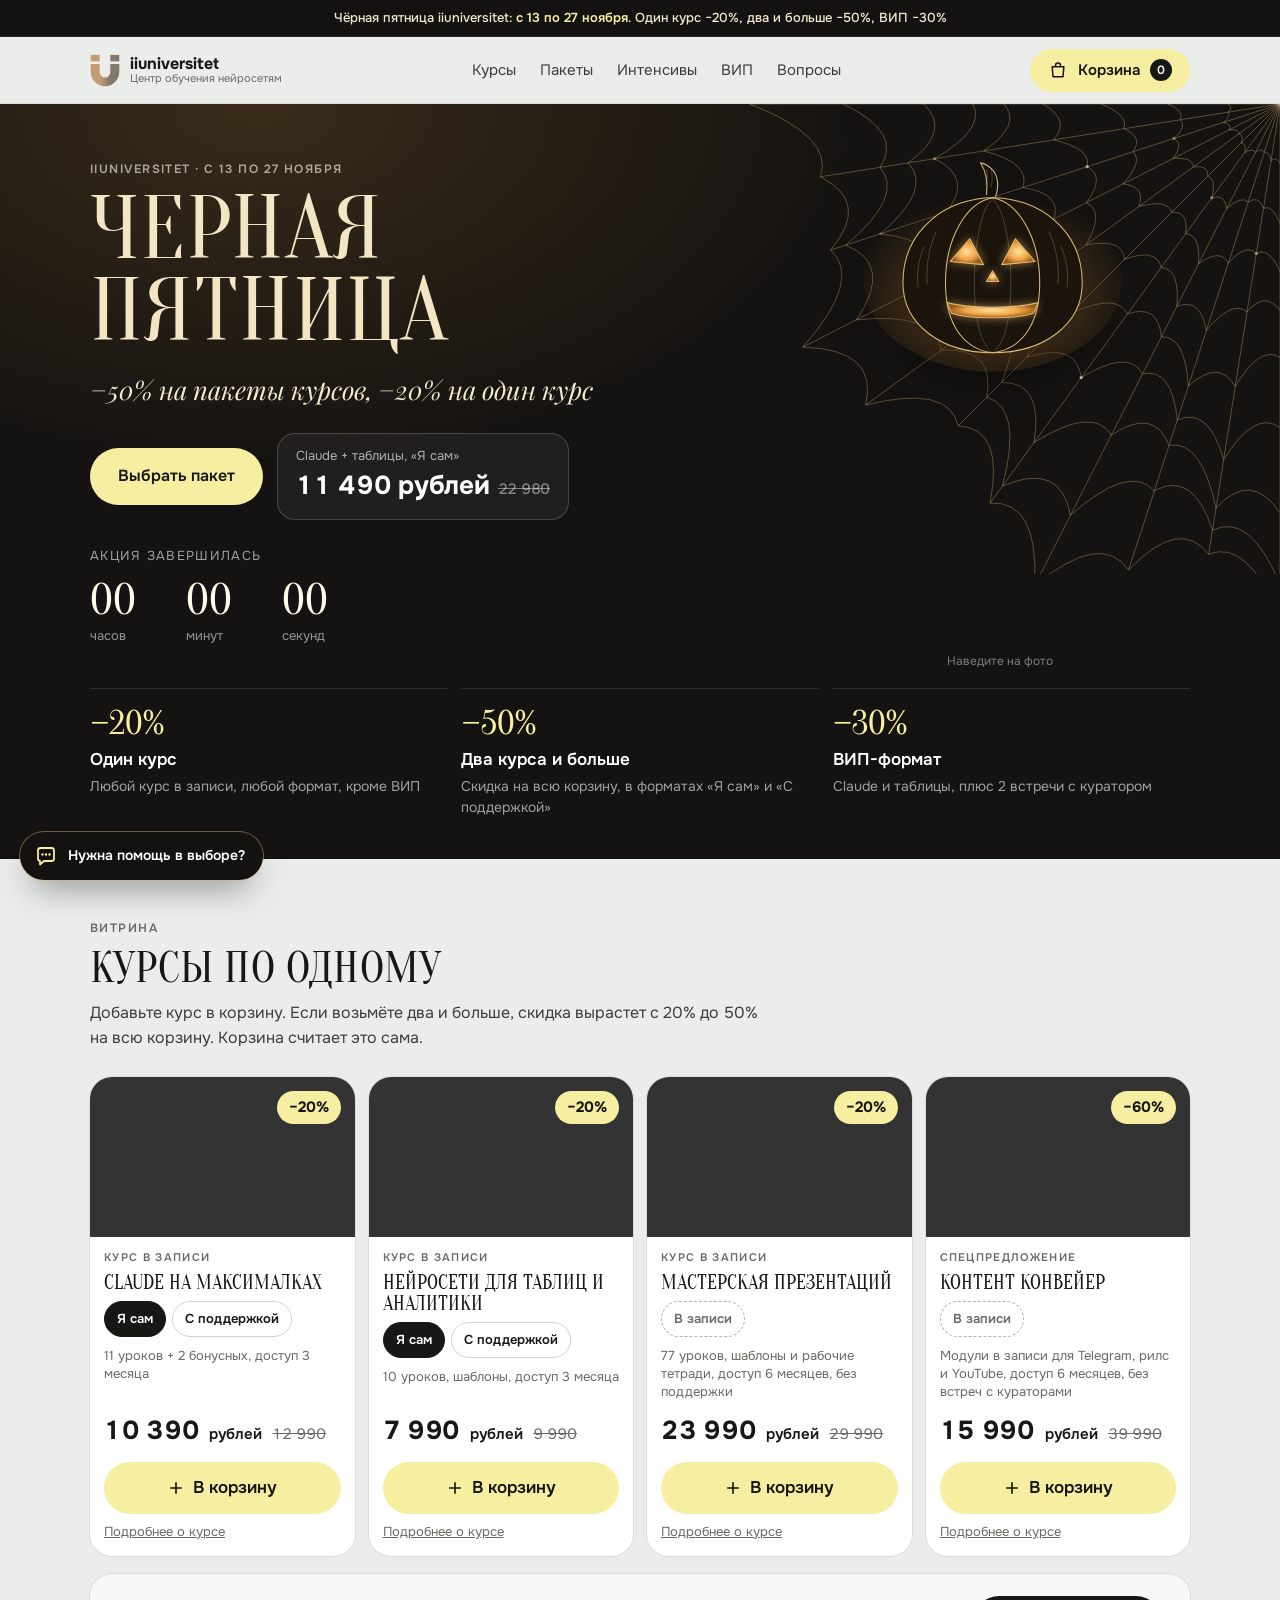
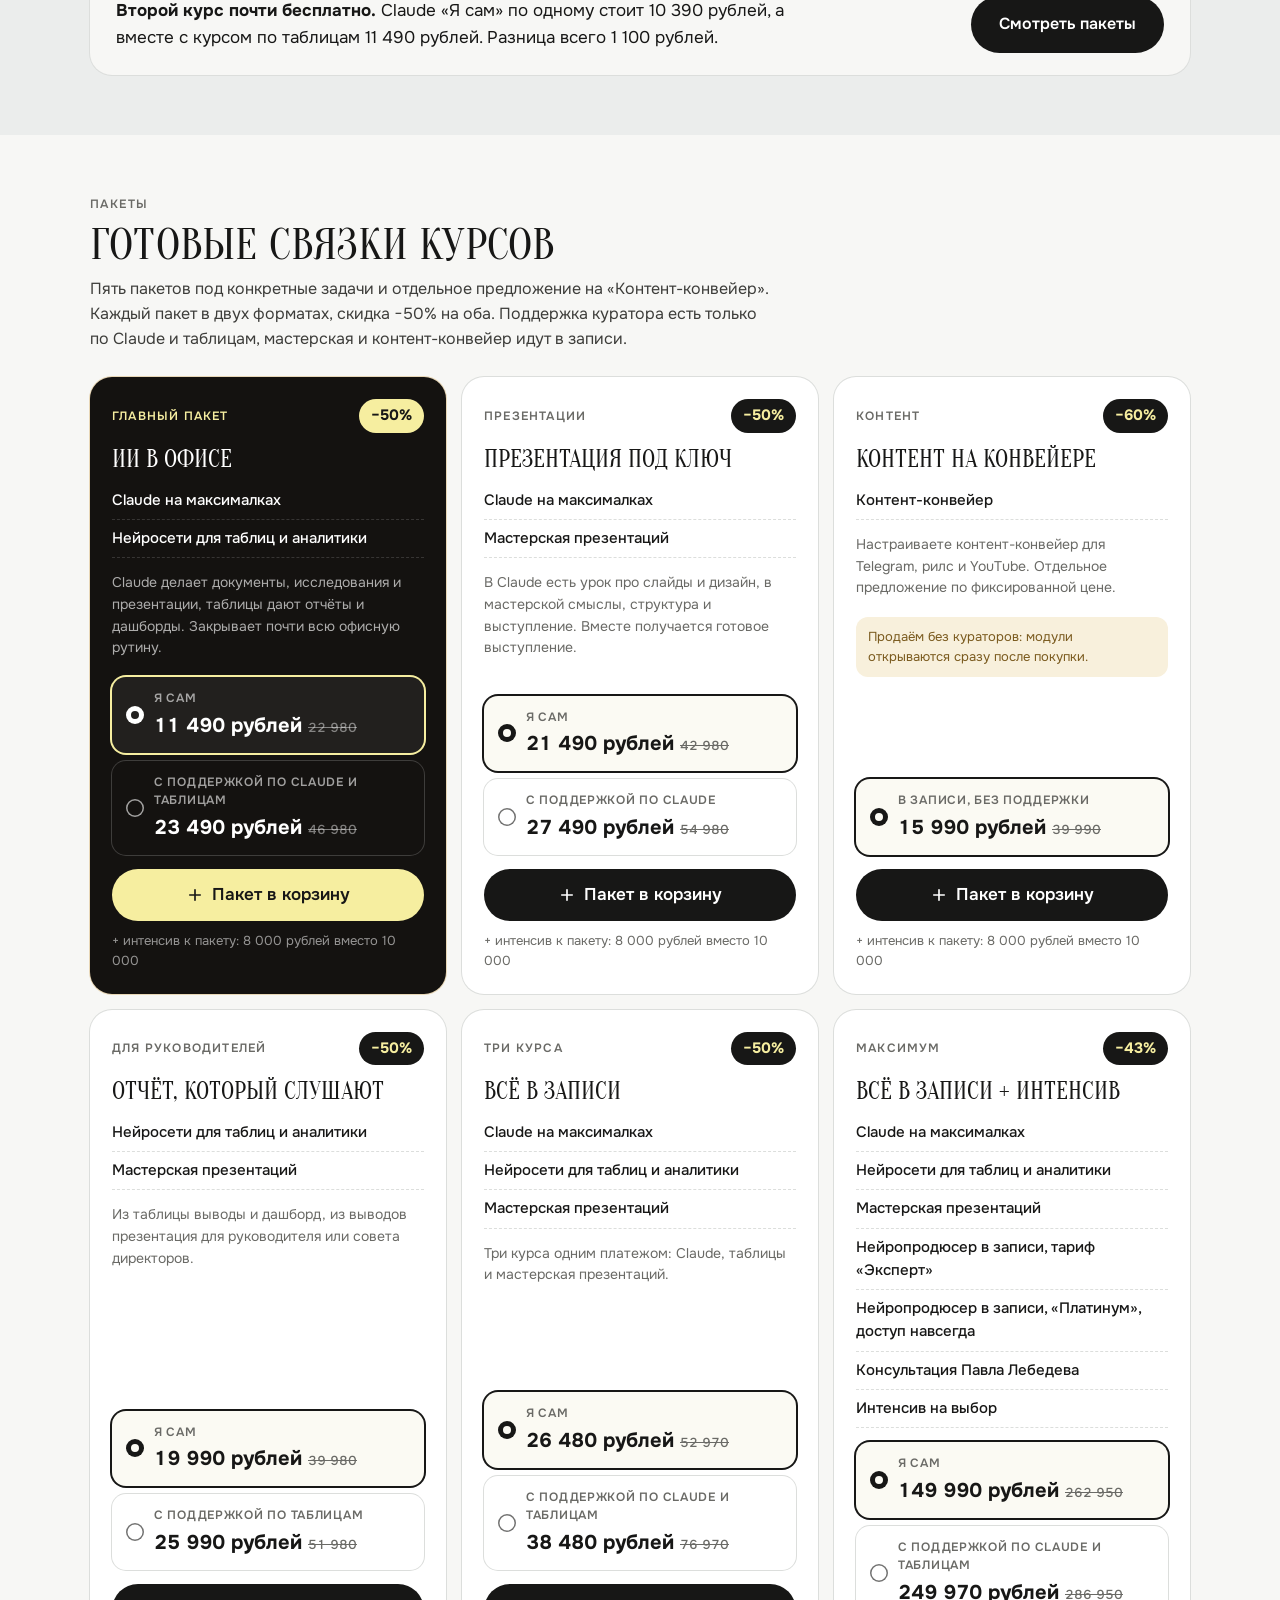
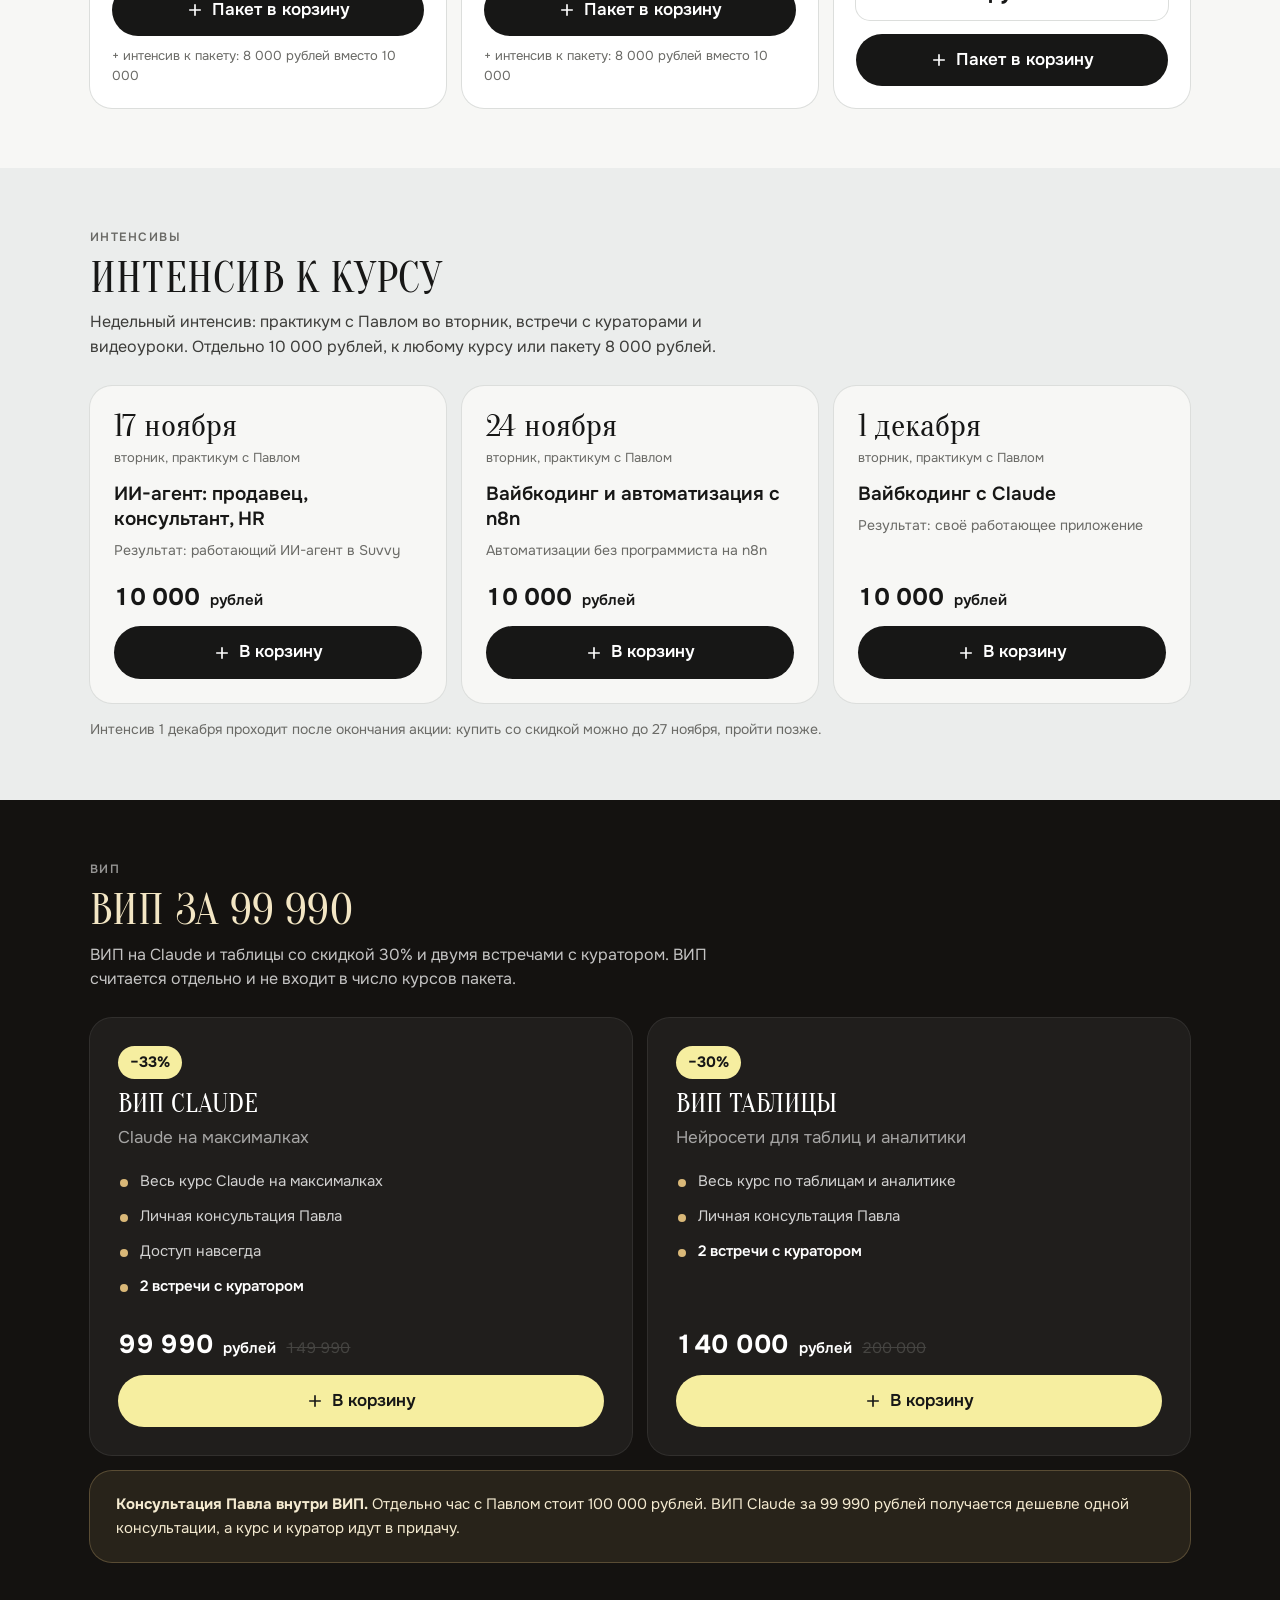
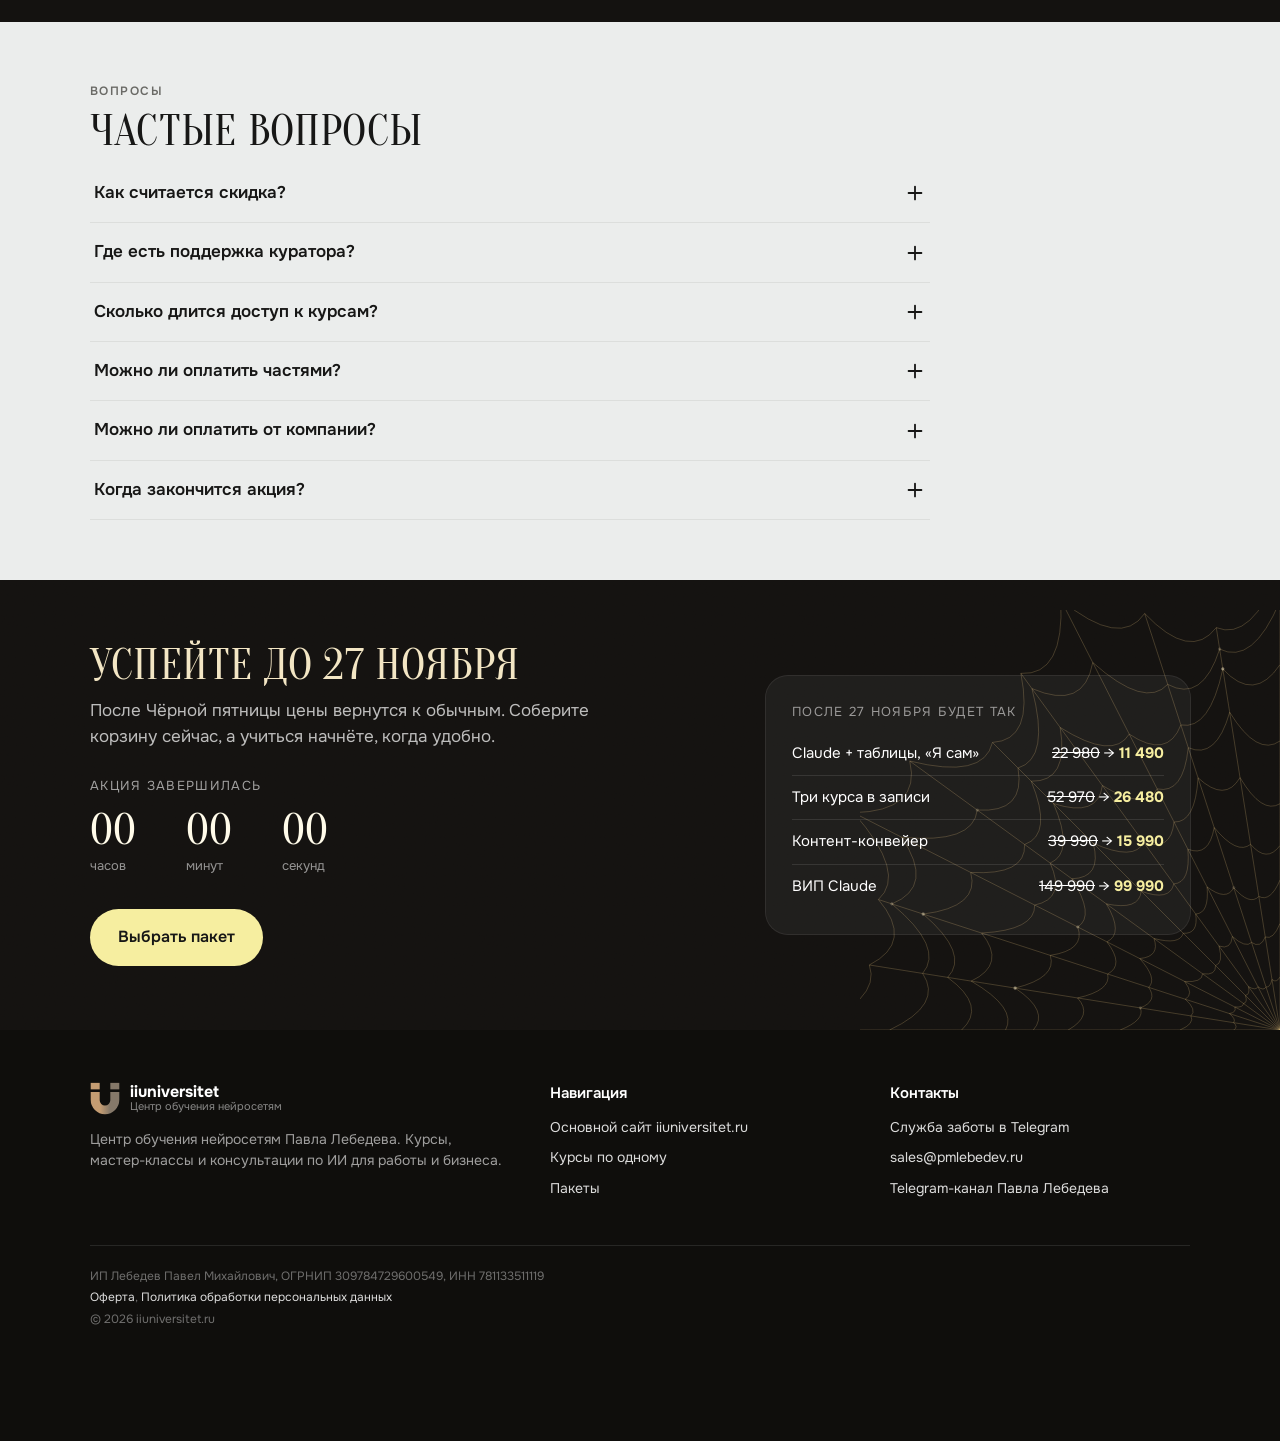
==== commit 187b352c: "Black Friday: courses in one swipeable row on narrow screens Co-Authored-By: Claude Opus 5.5 <norepl" ====
--- a/black-friday/index.html
+++ b/black-friday/index.html
@@ -316,13 +316,15 @@
   section{padding:44px 0}
   .hero .wrap{grid-template-columns:1fr}
   .pavel-hero{justify-self:center;width:min(280px,76%);order:-1;margin-bottom:18px}
-  .catalog,.packs,.ints{grid-template-columns:1fr 1fr}
+  .packs,.ints{grid-template-columns:1fr 1fr}
+  .catalog{display:flex;overflow-x:auto;scroll-snap-type:x mandatory;gap:12px;margin:0 -20px;padding:4px 20px 14px;scroll-padding:0 20px;scrollbar-width:thin}
+  .catalog .course{flex:0 0 min(270px,74vw);scroll-snap-align:start}
   .vips,.final .wrap,.fgrid{grid-template-columns:1fr}
   #web{width:340px;height:340px;opacity:.7}
 }
 @media (max-width:620px){
-  .catalog,.packs,.ints,.hero-rules{grid-template-columns:1fr}
-  .course .cover{height:180px}
+  .packs,.ints,.hero-rules{grid-template-columns:1fr}
+  .course .cover{height:150px}
   .tcell{min-width:64px}
   .tcell b{font-size:36px}
   .cart-btn .lbl{display:none}
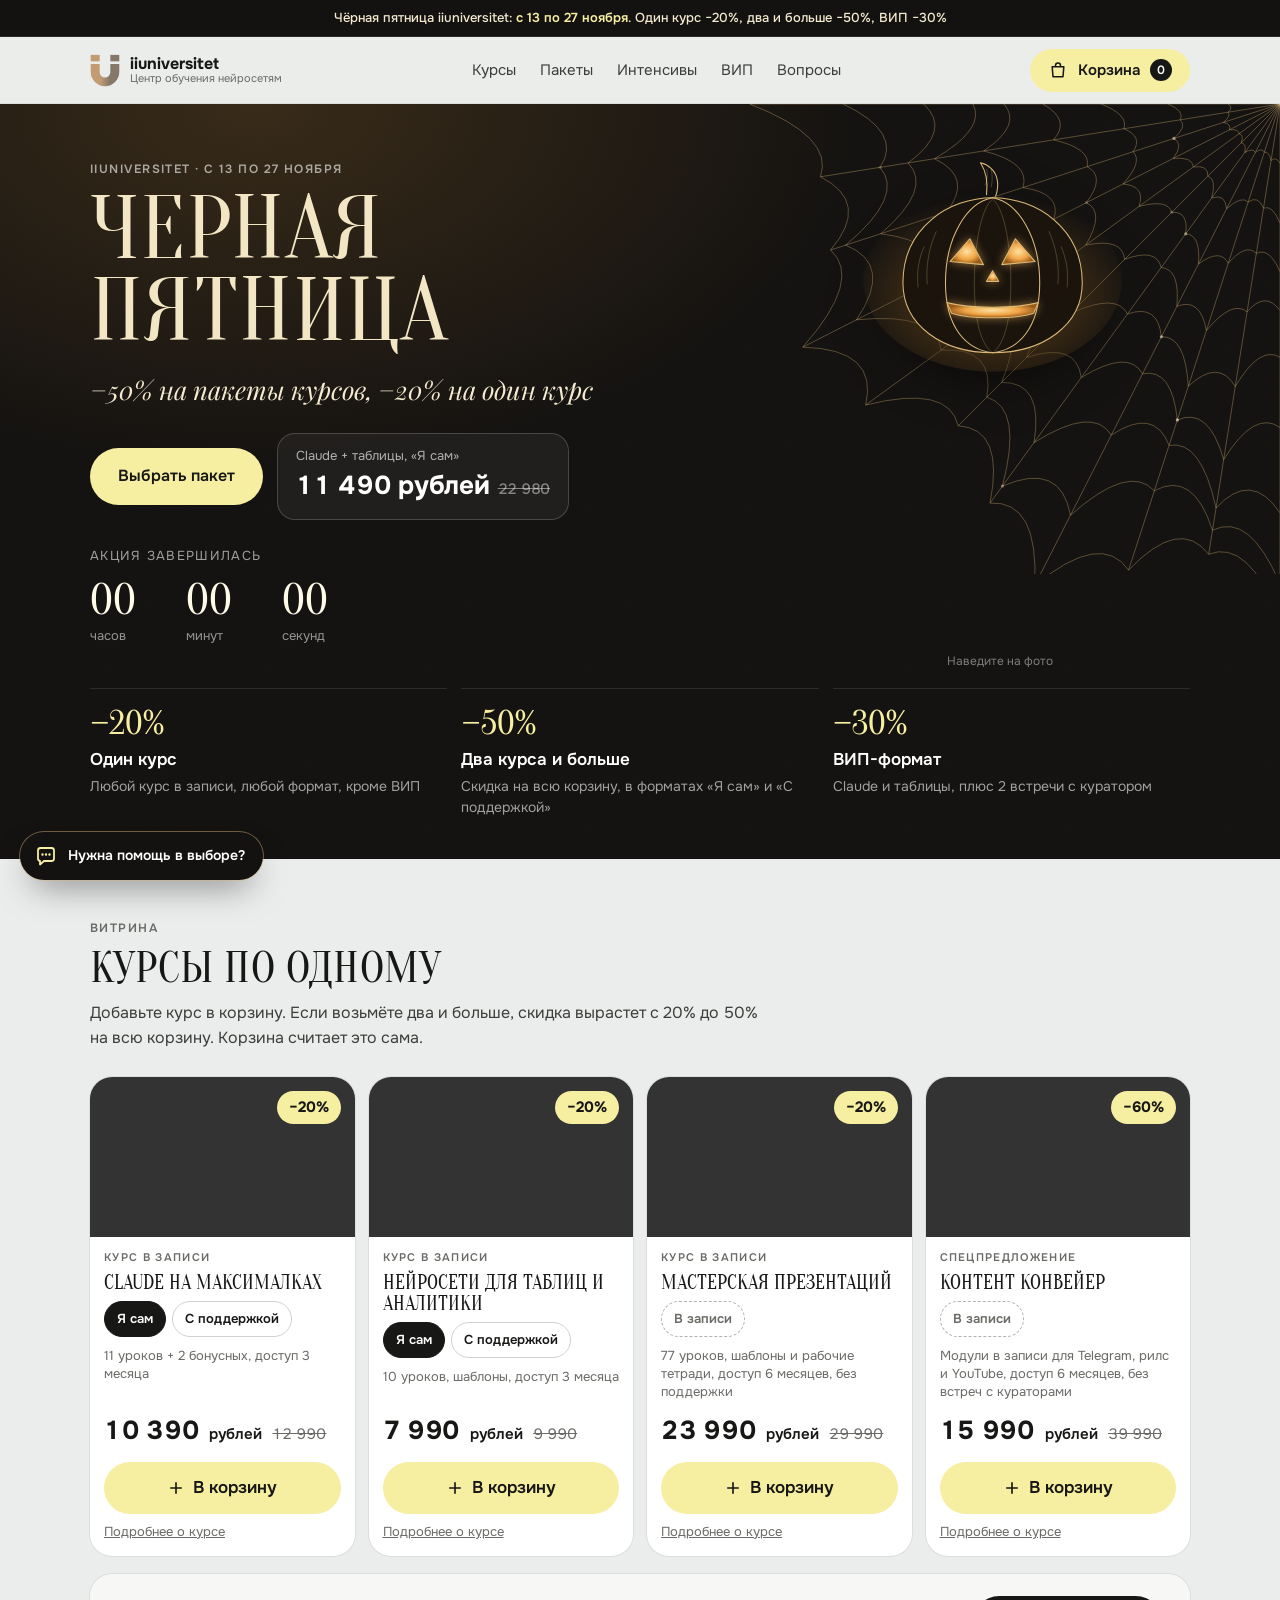
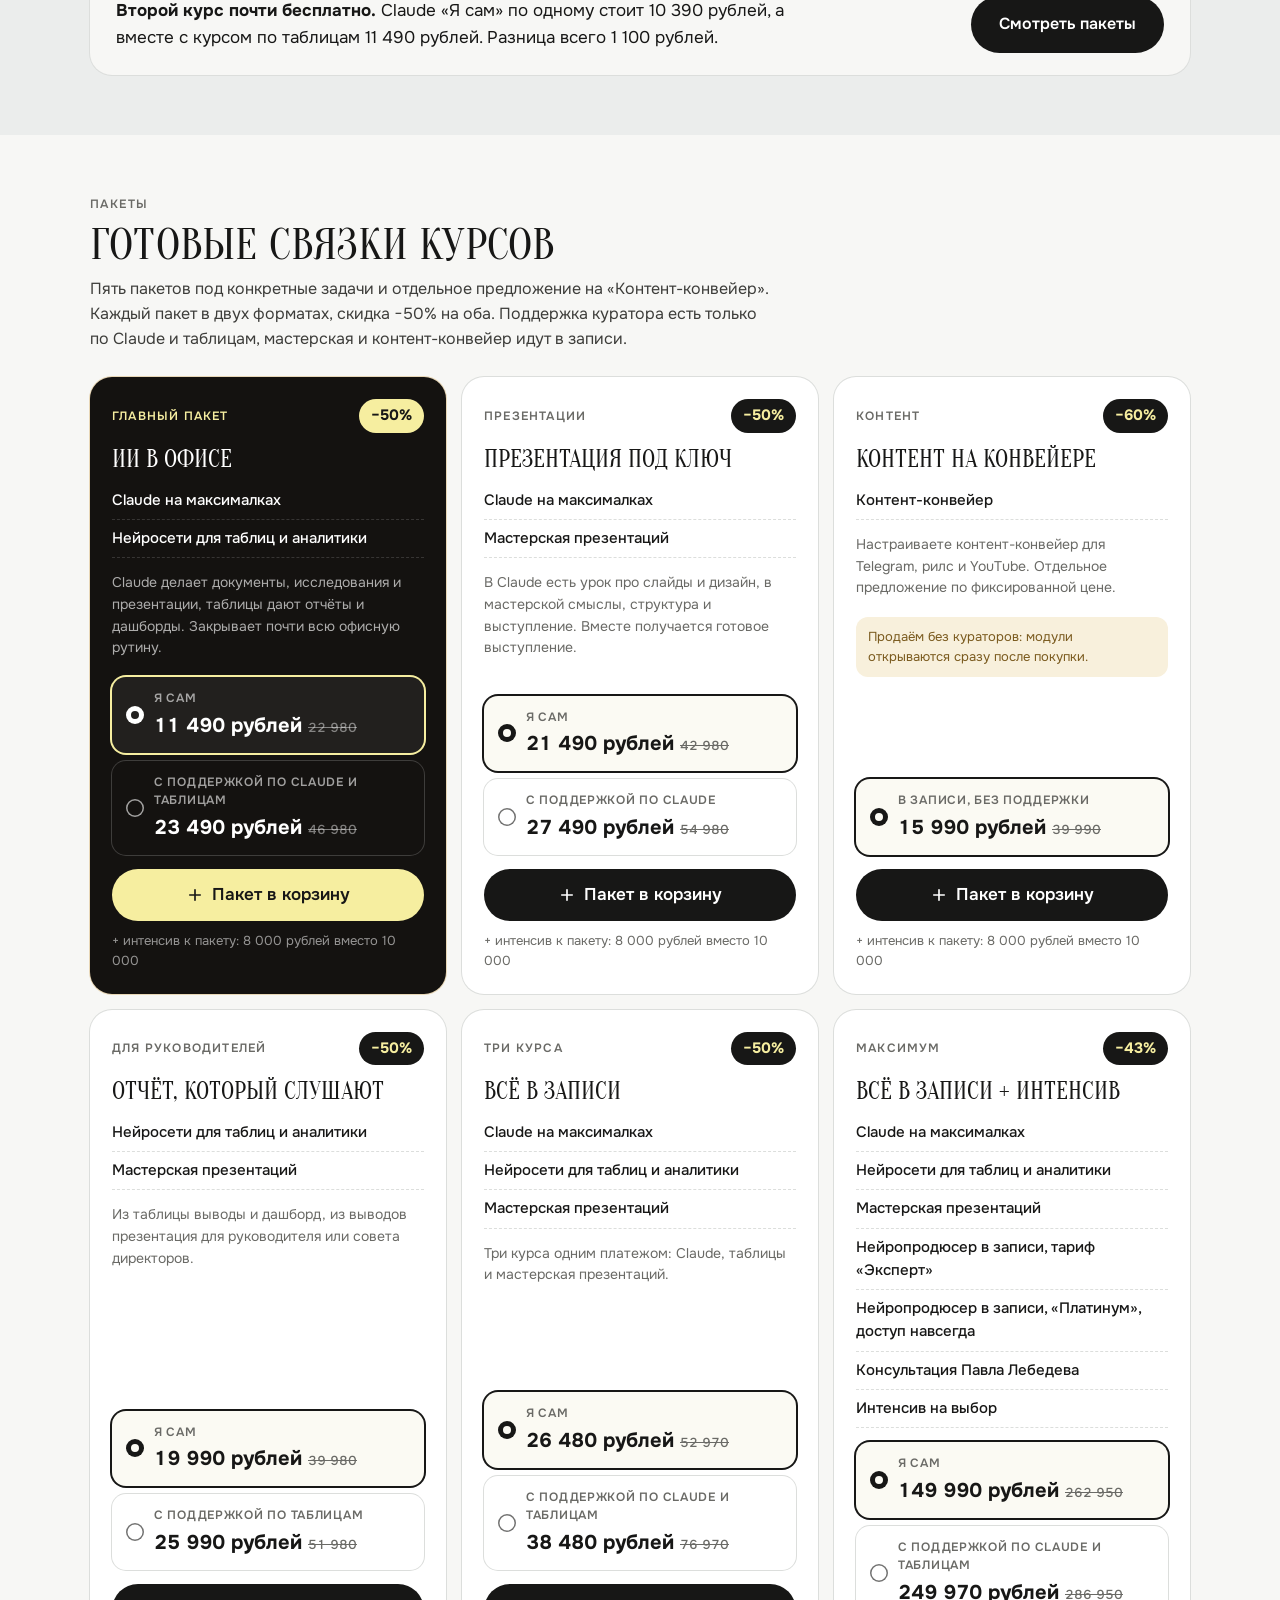
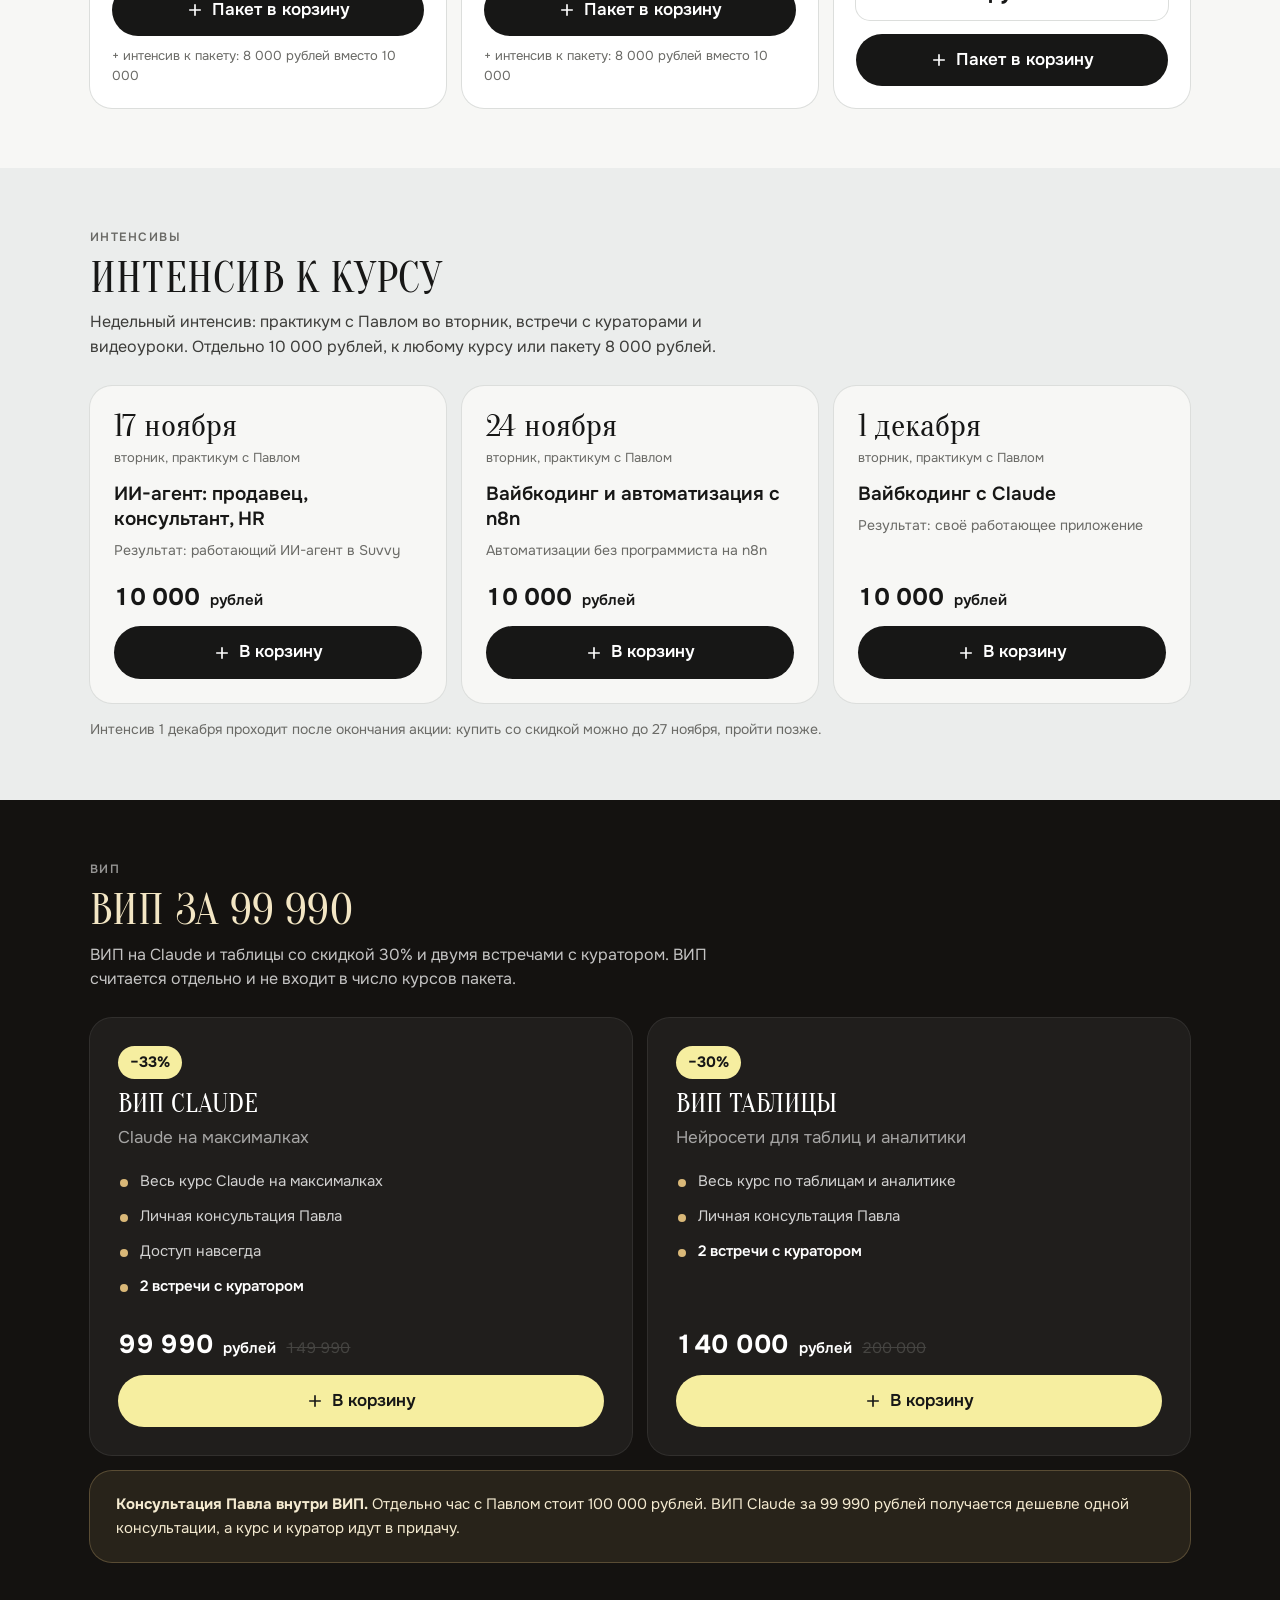
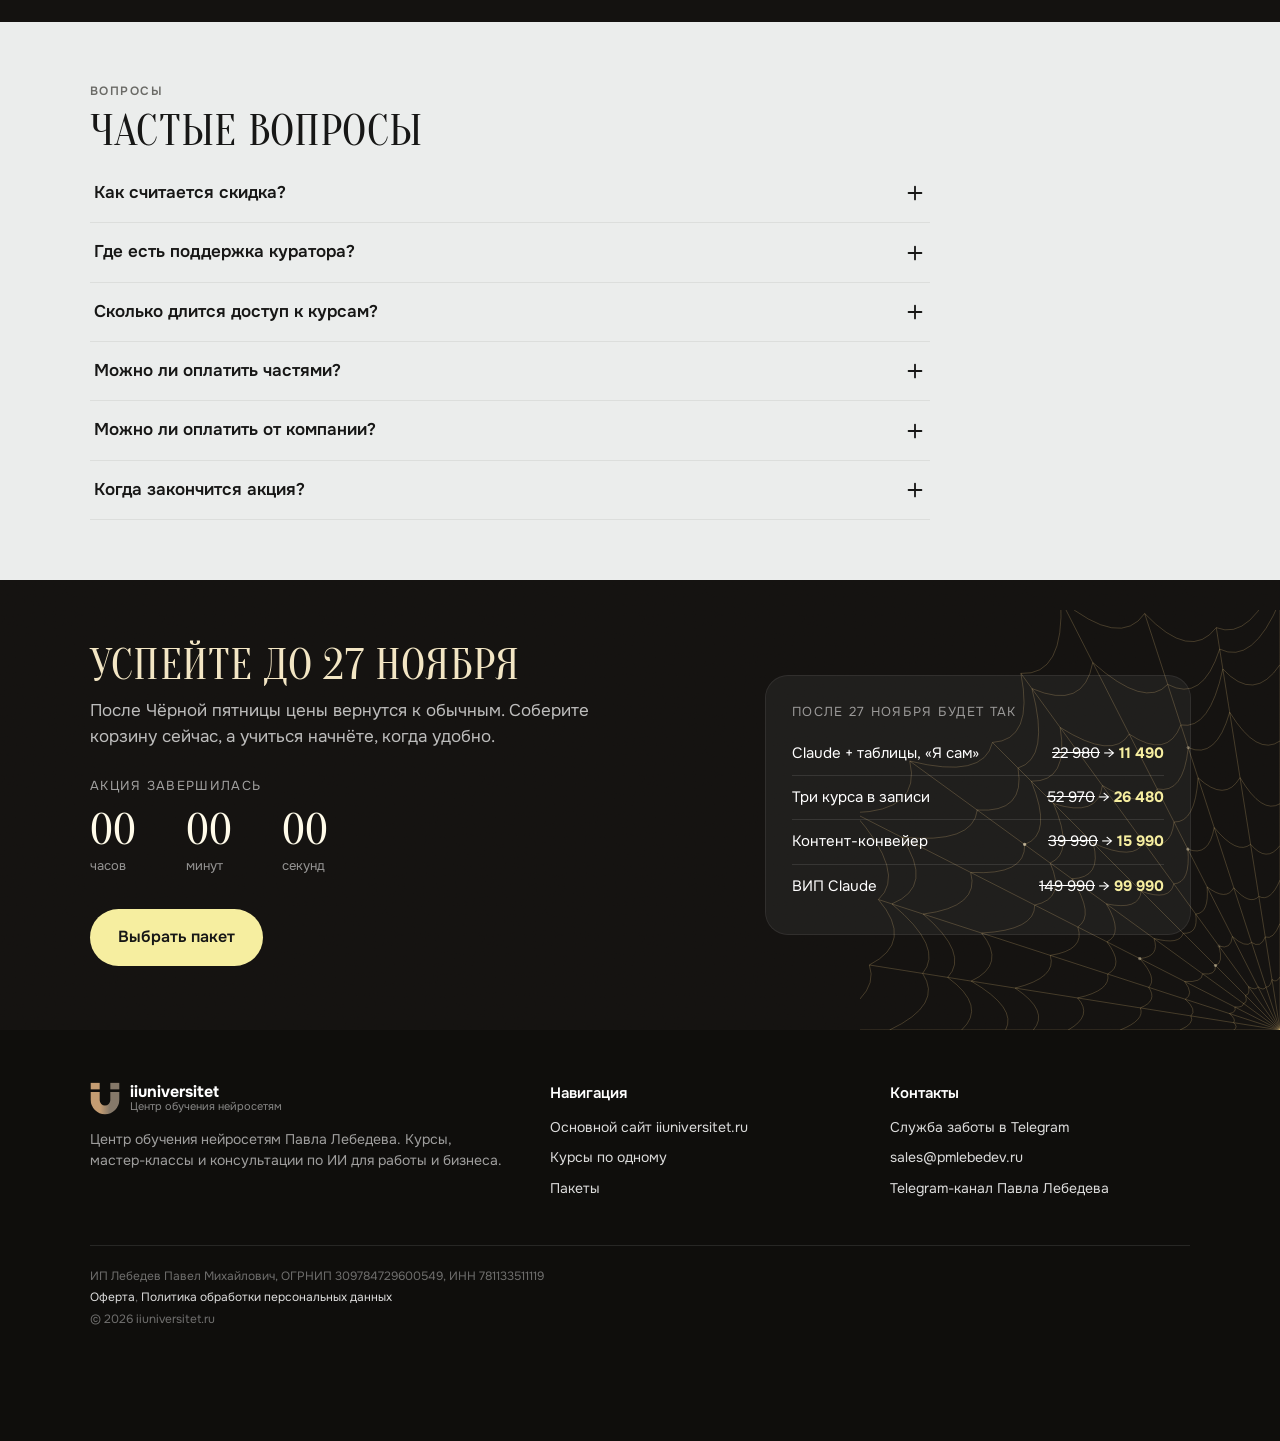
==== commit 81783246: "Black Friday: reminder popup after 90s or long scrolling, exit-intent popup Co-Authored-By: Claude O" ====
--- a/black-friday/index.html
+++ b/black-friday/index.html
@@ -299,12 +299,14 @@
 .pop-card .x{position:absolute;right:16px;top:16px;background:rgba(255,255,255,.08);box-shadow:none}
 .pop-card .x svg{stroke:#fff}
 .pop-card .eyebrow{color:rgba(255,255,255,.6)}
-.pop-card h3{font-family:Oranienbaum,Georgia,serif;font-weight:400;text-transform:uppercase;font-size:46px;line-height:.95;color:#f3e6c4;margin-bottom:10px}
-.pop-card .it{font-size:19px;font-weight:500;color:#f4ead0;display:block;margin-bottom:20px}
+.pop-card h3{font-family:Oranienbaum,Georgia,serif;font-weight:400;text-transform:uppercase;font-size:40px;line-height:.95;color:#f3e6c4;margin-bottom:16px}
+.pop-card .it{font-size:17px;line-height:1.5;font-weight:500;color:#f4ead0;display:block;margin-bottom:20px}
 .pop-card .timer{margin-bottom:26px}
 .pop-card .tcell{min-width:70px}
 .pop-card .tcell b{font-size:40px}
 .pop-card .actions{display:flex;flex-wrap:wrap;gap:12px;align-items:center}
+.pop-card .ghost-l{background:rgba(255,255,255,.08);color:#fff;box-shadow:0 0 0 1px rgba(255,255,255,.22)}
+.pop-card .ghost-l:hover{background:rgba(255,255,255,.14)}
 .pop-card .later{font-size:14px;color:rgba(255,255,255,.6);text-decoration:underline;text-underline-offset:3px}
 
 @media (prefers-reduced-motion:reduce){
@@ -577,7 +579,7 @@
     <button class="x" id="popClose" aria-label="Закрыть"><svg><use href="#i-x"/></svg></button>
     <div class="eyebrow" data-plabel>Чёрная пятница iiuniversitet</div>
     <h3 id="popTitle">Чёрная пятница</h3>
-    <span class="it">−50% на пакеты курсов, −20% на один курс</span>
+    <span class="it" id="popText">−50% на пакеты курсов, −20% на один курс</span>
     <div class="timer" data-timer>
       <div class="lbl" data-tlabel>До конца акции</div>
       <div class="tcell" data-dcell><b data-u="d">00</b><span>дней</span></div>
@@ -587,6 +589,7 @@
     </div>
     <div class="actions">
       <a class="btn y" href="#packs" id="popGo">Смотреть пакеты</a>
+      <button class="btn ghost-l" id="popAlt" hidden></button>
       <button class="later" id="popLater">Не сейчас</button>
     </div>
   </div>
@@ -830,13 +833,66 @@
 var reduce=window.matchMedia&&matchMedia("(prefers-reduced-motion: reduce)").matches;
 tick();setInterval(tick,1000);
 
-/* ===== popup ===== */
-var pop=$("#pop");
-function openPop(){pop.classList.add("on");pop.setAttribute("aria-hidden","false");$("#popGo").focus()}
-function closePop(){if(!pop.classList.contains("on"))return;pop.classList.remove("on");pop.setAttribute("aria-hidden","true");try{sessionStorage.setItem("bf_pop","1")}catch(e){}}
-var seen=false;try{seen=!!sessionStorage.getItem("bf_pop")}catch(e){}
-if(!seen&&Date.now()<SALE_END)setTimeout(openPop,POPUP_DELAY_MS);
-$("#popClose").addEventListener("click",closePop);$("#popLater").addEventListener("click",closePop);$("#popGo").addEventListener("click",closePop);
+/* ===== popup =====
+   1) приветствие через POPUP_DELAY_MS;
+   2) «долго думает»: через REMIND_MS на странице без покупки или после долгого листания;
+   3) «уходит»: курсор ушёл вверх к вкладкам (ПК) или резкий скролл к началу (телефон).
+   Не чаще раза в POPUP_GAP_MS, не больше 3 за сессию, не поверх корзины. */
+var REMIND_MS = 90000, POPUP_GAP_MS = 40000;
+var pop=$("#pop"), popMode="hello", lastPop=0, shown={};
+try{shown=JSON.parse(sessionStorage.getItem("bf_pops")||"{}")}catch(e){}
+function markShown(k){shown[k]=1;try{sessionStorage.setItem("bf_pops",JSON.stringify(shown))}catch(e){}}
+function office(){return PACKS.filter(function(p){return p.main})[0]}
+var POPS={
+  hello:function(){return {lbl:"Чёрная пятница iiuniversitet",h:"Чёрная пятница",t:"−50% на пакеты курсов, −20% на один курс",go:"Смотреть пакеты",href:"#packs"}},
+  think:function(){
+    if(count()>0){var c=calc();return {lbl:"Корзина собрана",h:"Осталось оформить",t:"В корзине "+count()+" "+(count()===1?"позиция":count()<5?"позиции":"позиций")+" на "+fmt(c.total)+" рублей. Цены со скидкой действуют, пока идёт таймер.",go:"Открыть корзину",act:"cart"}}
+    var o=office(),pr=packPrice(o,"self");
+    return {lbl:"Пока вы выбираете",h:"Не знаете, с чего начать?",t:"Начните с главного пакета «"+o.name+"»: Claude и таблицы за "+fmt(pr.now)+" рублей вместо "+fmt(pr.old)+". Документы, письма, отчёты и таблицы в одном пакете.",go:"Добавить пакет",act:"office",alt:"Помогите выбрать",altAct:"care"};
+  },
+  exit:function(){
+    if(count()>0){var c=calc();return {lbl:"Подождите минуту",h:"Скидка действует до 27 ноября",t:"Сейчас в корзине "+fmt(c.total)+" рублей вместо "+fmt(c.full)+". После 27 ноября эти курсы будут стоить полную цену.",go:"Оформить",act:"cart",alt:"Задать вопрос",altAct:"care"}}
+    return {lbl:"Уже уходите?",h:"Второй курс почти бесплатно",t:"Claude «Я сам» по одному стоит 10 390 рублей, а вместе с курсом по таблицам 11 490. Разница 1 100 рублей. Не уверены, что подойдёт? Служба заботы подскажет, с чего начать.",go:"Смотреть пакеты",href:"#packs",alt:"Спросить в службе заботы",altAct:"care"};
+  }
+};
+function canPop(k){return !shown[k]&&Date.now()<SALE_END&&!pop.classList.contains("on")&&!$("#drawer").classList.contains("on")&&Date.now()-lastPop>POPUP_GAP_MS&&Object.keys(shown).length<3}
+function openPop(k){
+  k=k||"hello";if(!canPop(k))return;
+  var d=POPS[k]();popMode=d;
+  $("[data-plabel]",pop).textContent=d.lbl;$("#popTitle").textContent=d.h;$("#popText").textContent=d.t;
+  var go=$("#popGo");go.textContent=d.go;go.setAttribute("href",d.href||"#");
+  var alt=$("#popAlt");alt.hidden=!d.alt;if(d.alt)alt.textContent=d.alt;
+  pop.classList.add("on");pop.setAttribute("aria-hidden","false");go.focus();
+  lastPop=Date.now();markShown(k);
+}
+function closePop(){if(!pop.classList.contains("on"))return;pop.classList.remove("on");pop.setAttribute("aria-hidden","true");lastPop=Date.now()}
+function doAct(a){
+  if(a==="cart"){openCart()}
+  else if(a==="office"){var o=office();addPack(o,"self");toast("Пакет «"+o.name+"» в корзине")}
+  else if(a==="care"){setCare(true);careFab.focus()}
+}
+if(Date.now()<SALE_END){
+  setTimeout(function(){openPop("hello")},POPUP_DELAY_MS);
+  // «долго думает»: время на странице считаем только когда вкладка открыта
+  var visibleMs=0,lastT=Date.now();
+  setInterval(function(){var n=Date.now();if(!document.hidden)visibleMs+=n-lastT;lastT=n;if(visibleMs>=REMIND_MS)openPop("think")},1000);
+  var maxDepth=0,scrolled=0,lastY=window.scrollY;
+  window.addEventListener("scroll",function(){
+    var y=window.scrollY,h=document.documentElement.scrollHeight-innerHeight;
+    scrolled+=Math.abs(y-lastY);maxDepth=Math.max(maxDepth,y/h);
+    // пролистал страницу туда-обратно почти дважды и ничего не взял
+    if(scrolled>h*1.8&&count()===0)openPop("think");
+    // телефон: резко вернулся к началу после того, как долистал до середины
+    if(matchMedia("(pointer:coarse)").matches&&maxDepth>.5&&lastY-y>innerHeight*1.2&&y<innerHeight*1.5)openPop("exit");
+    lastY=y;
+  },{passive:true});
+  // ПК: курсор ушёл вверх, к вкладкам и крестику
+  document.addEventListener("mouseout",function(e){if(!e.relatedTarget&&e.clientY<=0&&Date.now()-pageStart>15000)openPop("exit")});
+}
+var pageStart=Date.now();
+$("#popClose").addEventListener("click",closePop);$("#popLater").addEventListener("click",closePop);
+$("#popGo").addEventListener("click",function(e){var a=popMode.act;closePop();if(a){e.preventDefault();doAct(a)}});
+$("#popAlt").addEventListener("click",function(){var a=popMode.altAct;closePop();doAct(a)});
 pop.addEventListener("click",function(e){if(e.target===pop)closePop()});
 
 /* ===== title shine follows cursor ===== */
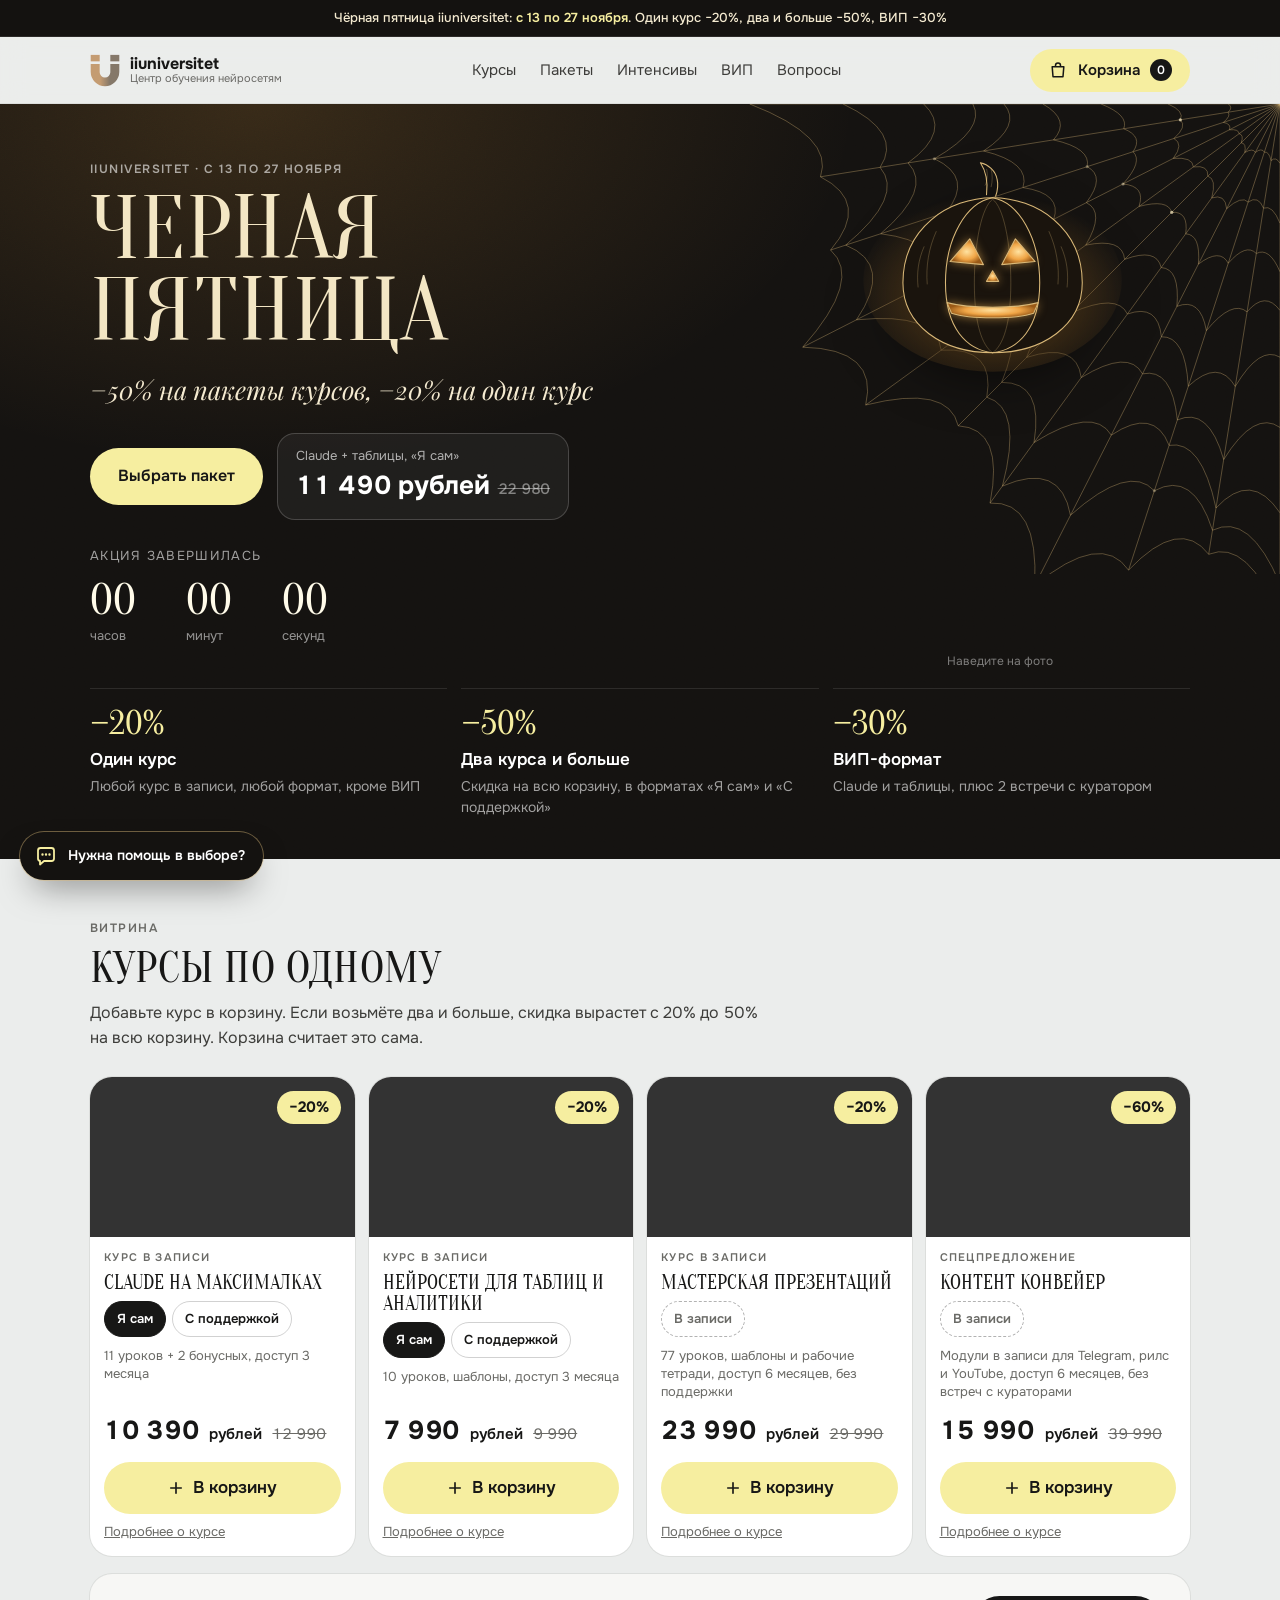
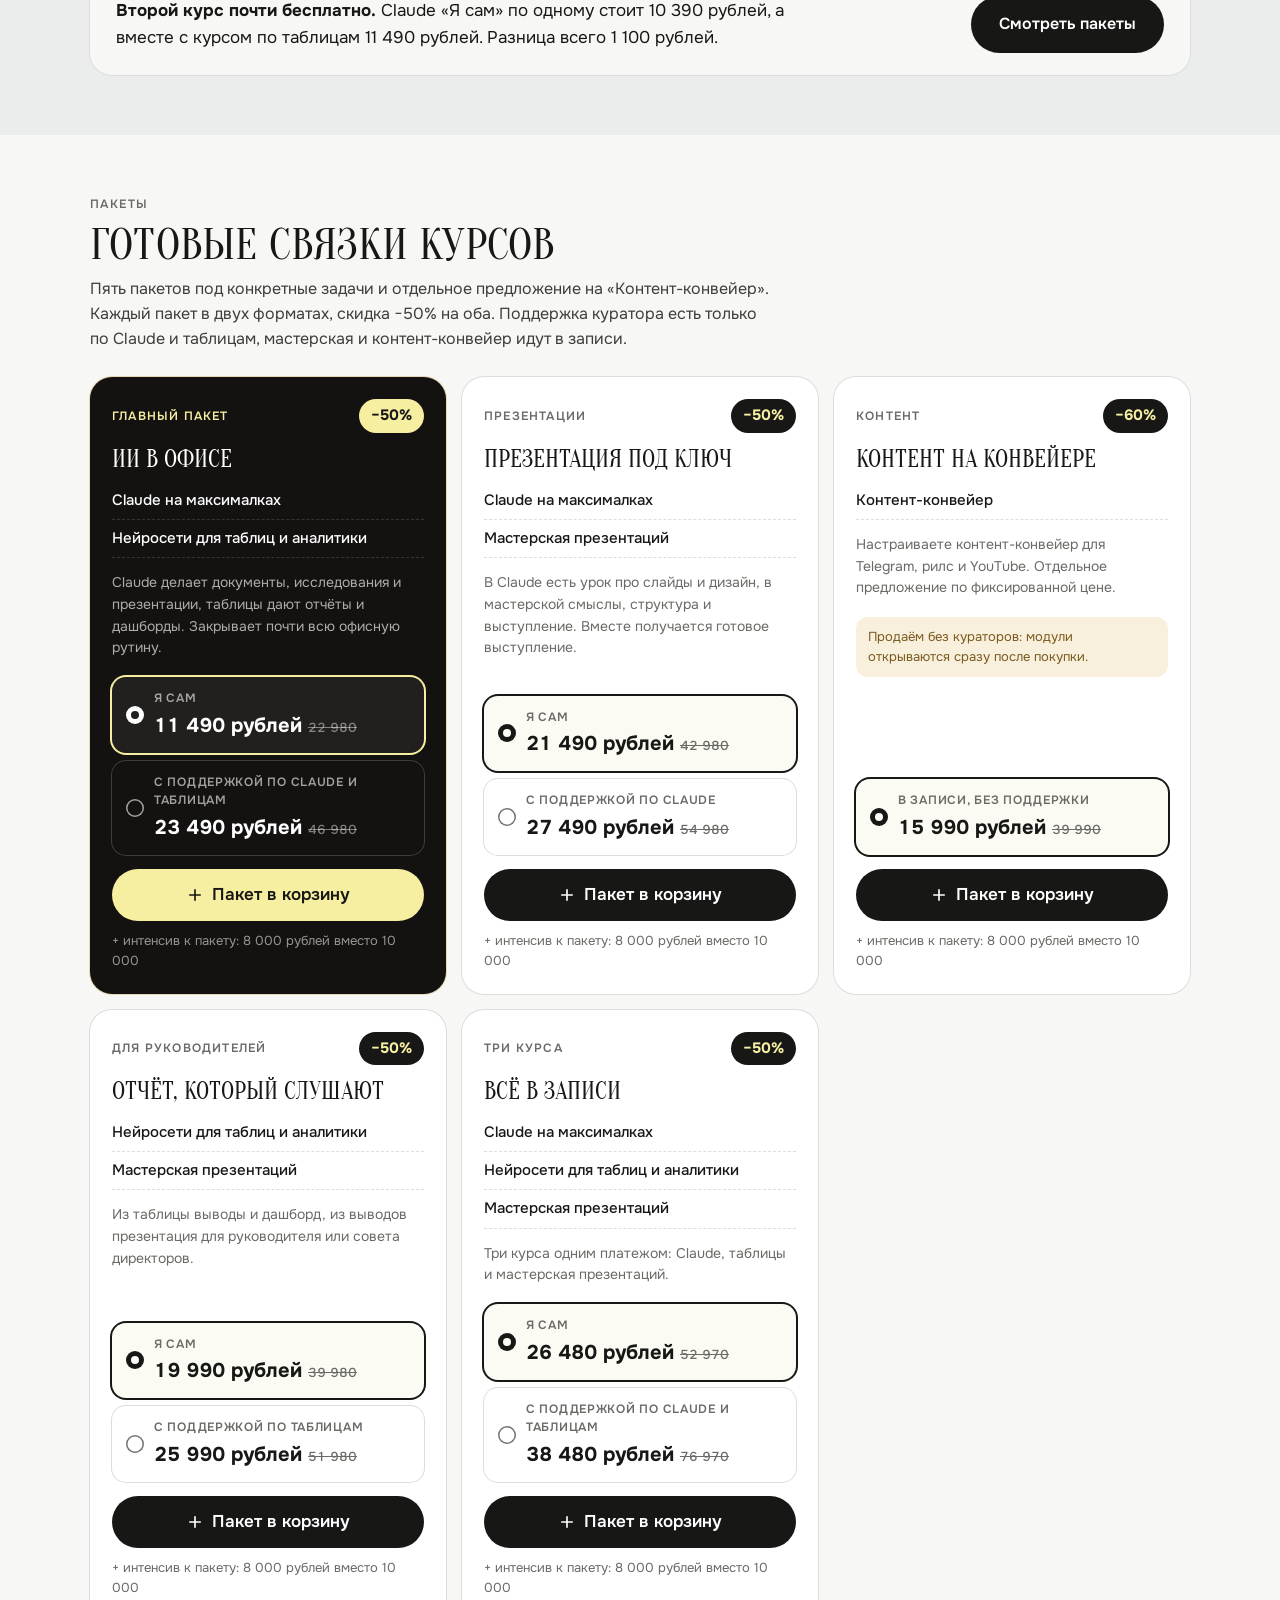
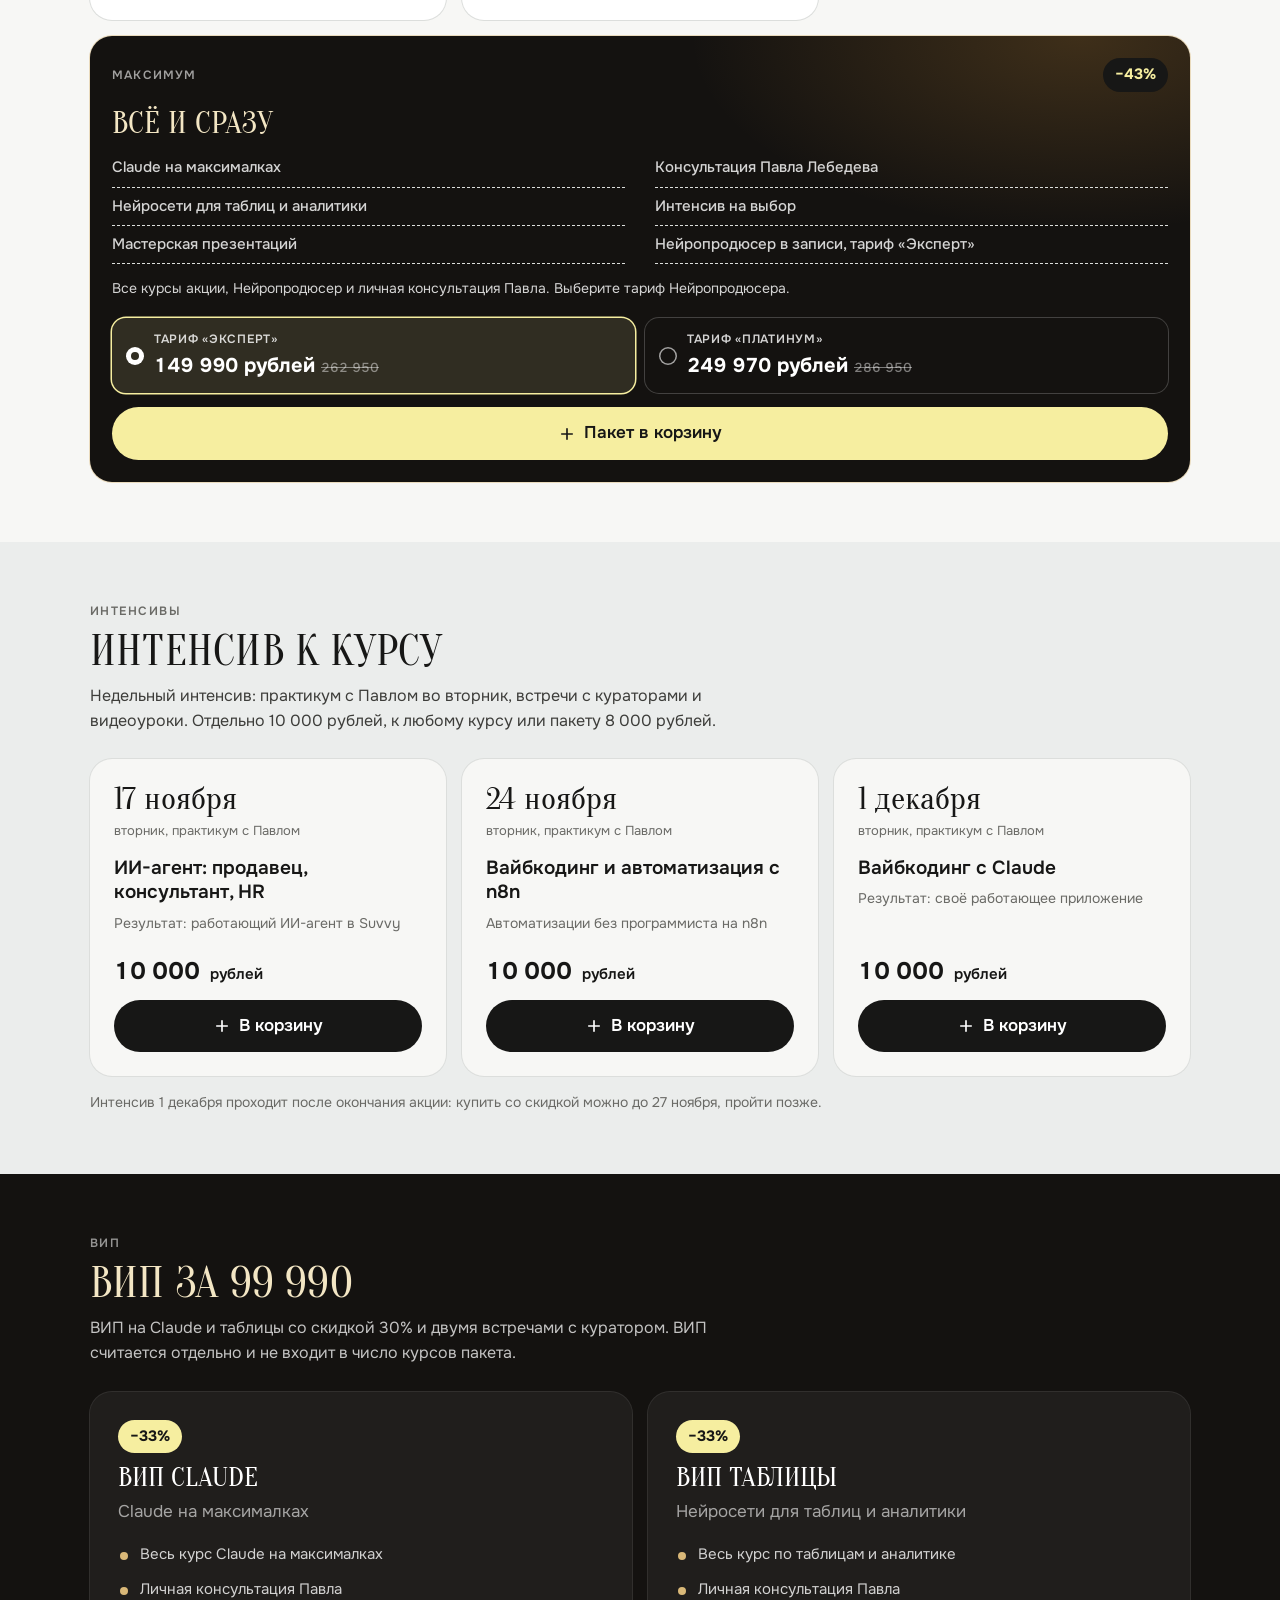
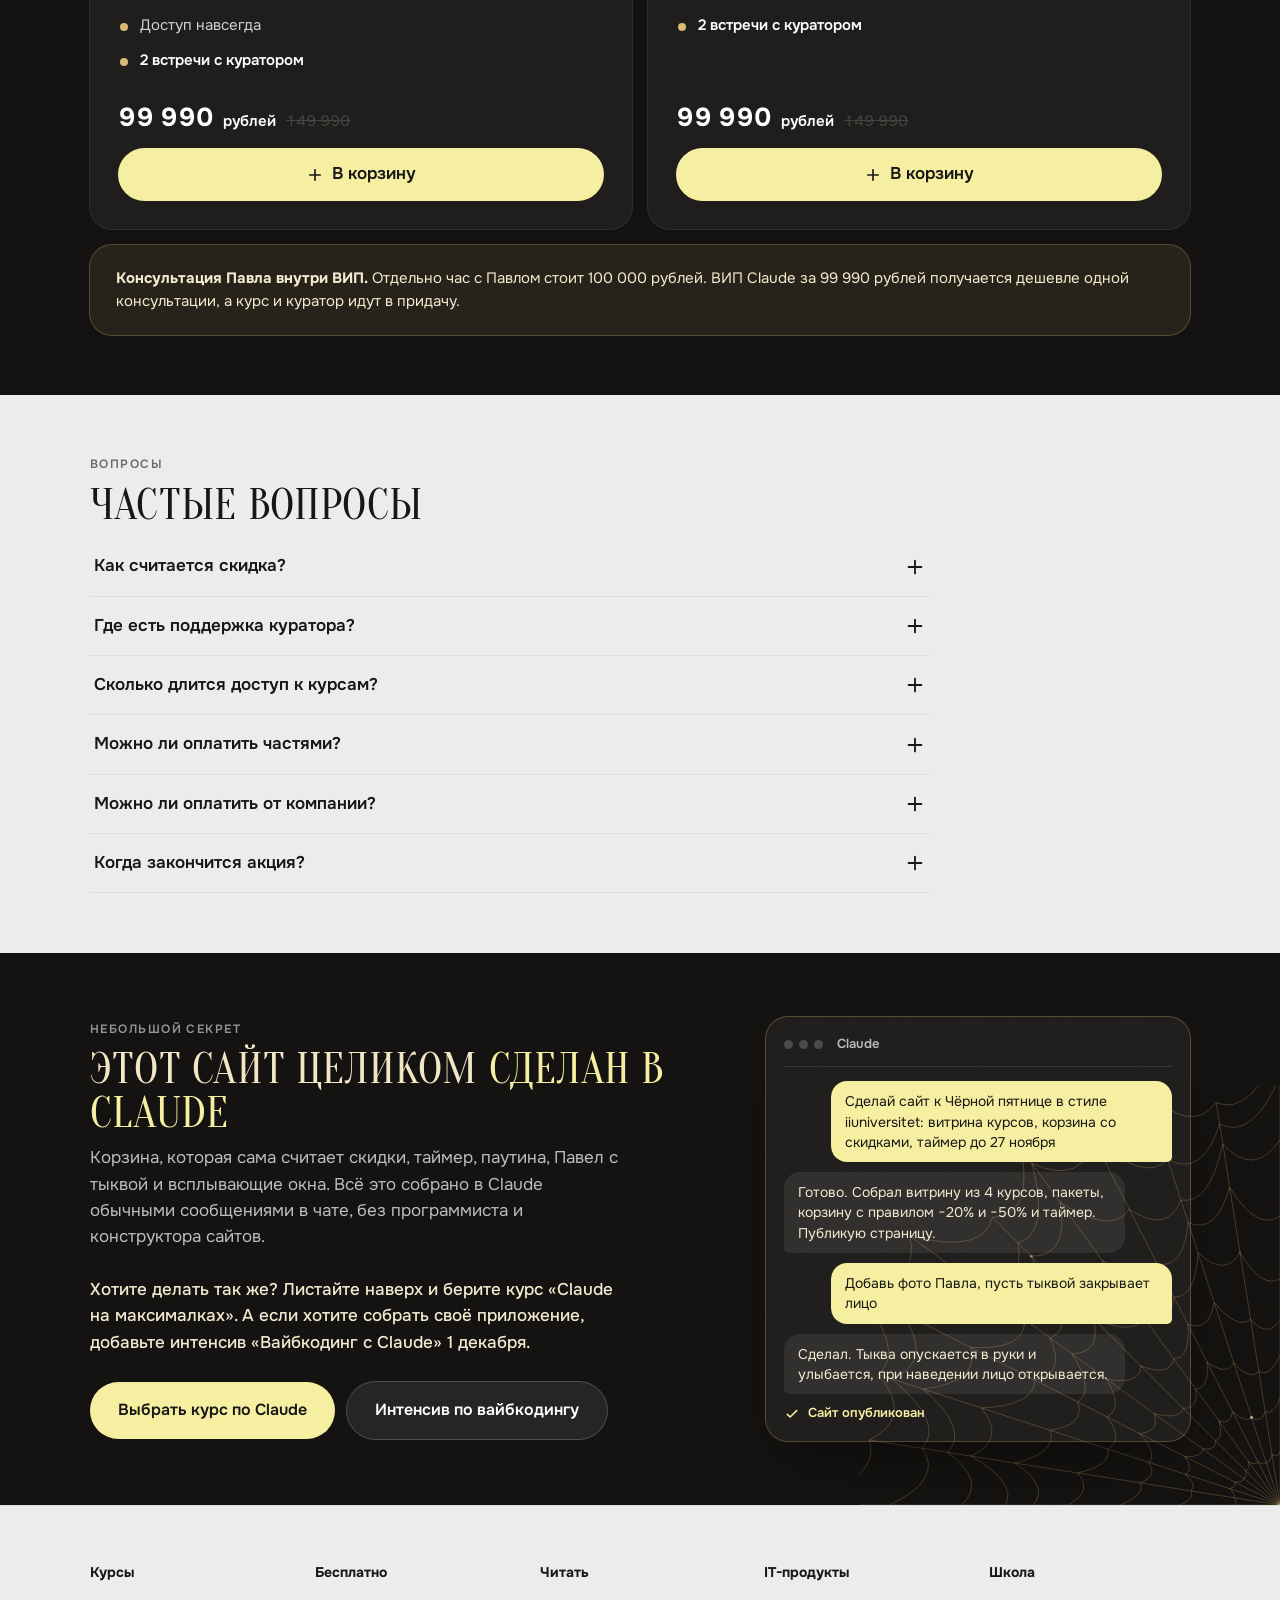
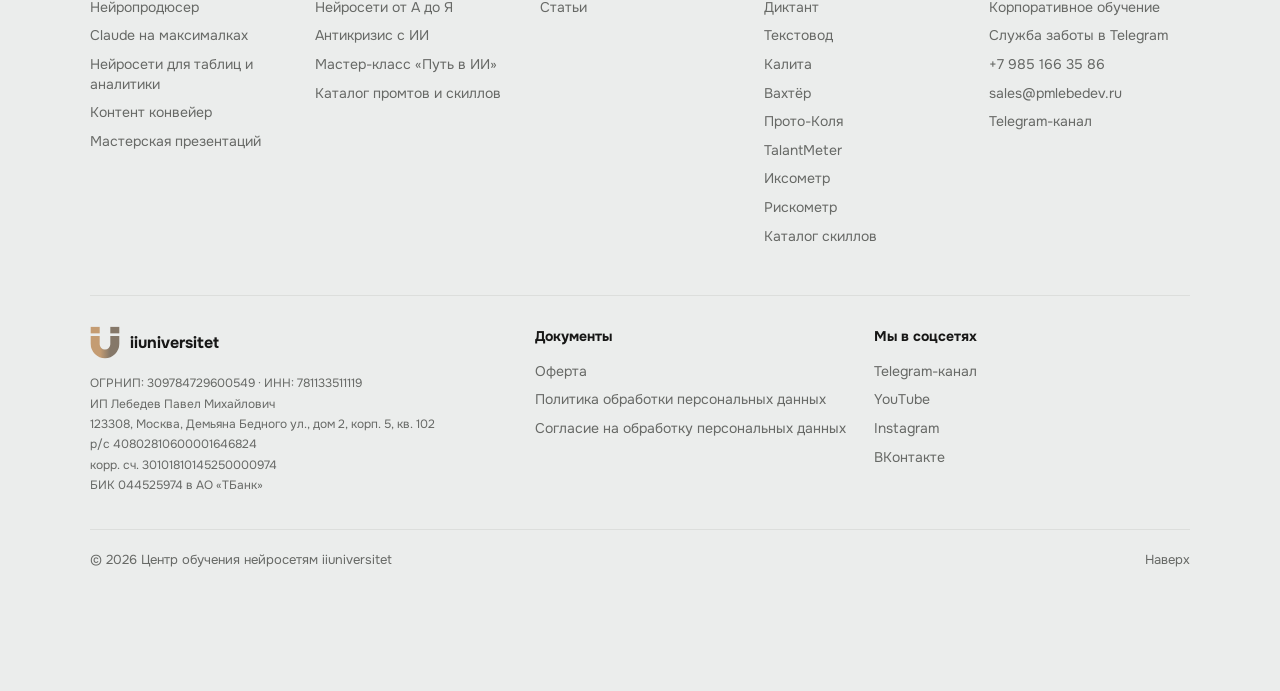
==== commit 27510404: "Black Friday: VIP tables 99 990, Expert/Platinum package, made-in-Claude banner, iiuniversitet foote" ====
--- a/black-friday/index.html
+++ b/black-friday/index.html
@@ -180,6 +180,20 @@
 .warn{font-size:13px;color:#7a5a1e;background:#f8f0dc;border-radius:12px;padding:10px 12px;margin-bottom:16px}
 
 /* intensives */
+.pack.wide{grid-column:1/-1;background:radial-gradient(600px 300px at 90% 0%,rgba(214,150,60,.22),transparent 65%),var(--night);color:#fff;box-shadow:0 0 0 1px rgba(217,184,120,.45)}
+.pack.wide h3{color:#f3e6c4;font-size:32px}
+.pack.wide ul{columns:2;column-gap:30px}
+.pack.wide li,.pack.wide .desc,.pack.wide .opt small{color:rgba(255,255,255,.82)}
+.pack.wide .opt{box-shadow:0 0 0 1px rgba(255,255,255,.2)}
+.pack.wide .opt[aria-pressed="true"]{background:rgba(246,238,160,.12);box-shadow:0 0 0 1.5px var(--btn)}
+.pack.wide .opt .nums{color:#fff}
+.pack.wide .opt s{color:rgba(255,255,255,.45)}
+.pack.wide .ptag{color:rgba(255,255,255,.6)}
+.pack.wide .opts{display:grid;grid-template-columns:1fr 1fr;gap:10px}
+.pack.wide .add{background:var(--btn);color:#171716}
+.pack.wide .add svg{stroke:#171716}
+.pack.wide .add.in{background:rgba(246,238,160,.18);color:#f6eea0}
+.pack.wide .add.in svg{stroke:#f6eea0}
 .ints{display:grid;grid-template-columns:repeat(3,1fr);gap:16px}
 .int{display:flex;flex-direction:column;background:var(--card);border-radius:22px;padding:24px;box-shadow:0 0 0 1px var(--line)}
 .int .date{font-family:Oranienbaum,Georgia,serif;font-size:32px;line-height:1;margin-bottom:6px}
@@ -223,23 +237,39 @@
 .final .wrap{position:relative;display:grid;grid-template-columns:1.2fr .8fr;gap:40px;align-items:center}
 .final h2{color:#f3e6c4}
 .final p{color:rgba(255,255,255,.72);margin-bottom:26px;max-width:540px}
-.after{border-radius:22px;padding:26px;background:rgba(255,255,255,.05);box-shadow:0 0 0 1px rgba(255,255,255,.12)}
-.after small{display:block;font-size:13px;letter-spacing:.1em;text-transform:uppercase;color:rgba(255,255,255,.55);margin-bottom:10px}
-.after .r{display:flex;justify-content:space-between;gap:10px;padding:10px 0;border-bottom:1px solid rgba(255,255,255,.1);font-size:15px}
-.after .r:last-child{border:0}
-.after .r b{color:var(--btn)}
+.final .h em.gold{color:var(--btn)}
+.final p.strong{color:#f4ead0;font-weight:500}
+.fin-cta{display:flex;flex-wrap:wrap;gap:12px;margin-top:6px}
+.btn.ghost-d{background:rgba(255,255,255,.08);color:#fff;box-shadow:0 0 0 1px rgba(255,255,255,.25)}
+.btn.ghost-d:hover{background:rgba(255,255,255,.14)}
+.chat{border-radius:22px;padding:18px;background:rgba(255,255,255,.05);box-shadow:0 0 0 1px rgba(217,184,120,.35),0 30px 60px -30px rgba(0,0,0,.6);font-size:14px;line-height:1.45}
+.chat-top{display:flex;align-items:center;gap:6px;padding-bottom:12px;margin-bottom:14px;border-bottom:1px solid rgba(255,255,255,.1)}
+.chat-top span{width:9px;height:9px;border-radius:50%;background:rgba(255,255,255,.2)}
+.chat-top b{margin-left:8px;font-weight:600;font-size:13px;color:rgba(255,255,255,.7)}
+.msg{max-width:88%;padding:10px 14px;border-radius:16px;margin-bottom:10px;opacity:0;transform:translateY(8px);transition:opacity .5s,transform .5s}
+.msg.me{margin-left:auto;background:#f6eea0;color:#171716;border-bottom-right-radius:5px}
+.msg.ai{background:rgba(255,255,255,.08);color:#f4ead0;border-bottom-left-radius:5px}
+.chat.go .msg{opacity:1;transform:none}
+.chat.go .msg:nth-child(3){transition-delay:.6s}.chat.go .msg:nth-child(4){transition-delay:2.2s}.chat.go .msg:nth-child(5){transition-delay:3s}
+.typing{display:none}
+.chat-done{display:flex;align-items:center;gap:8px;margin-top:6px;font-size:13px;font-weight:600;color:var(--btn);opacity:0;transition:opacity .5s 3.8s}
+.chat.go .chat-done{opacity:1}
+.chat-done svg{width:16px;height:16px;stroke:var(--btn);fill:none;stroke-width:2.4}
+.course.flash{box-shadow:0 0 0 2px var(--btn),0 24px 50px -22px rgba(150,100,30,.45);transform:translateY(-4px)}
 
 /* footer */
-footer{background:#0f0e0c;color:rgba(255,255,255,.6);padding:52px 0 110px;font-size:14px}
-.fgrid{display:grid;grid-template-columns:1.4fr 1fr 1fr;gap:40px}
-footer h4{font-weight:600;font-size:15px;color:#fff;margin-bottom:12px}
+footer{background:var(--bg);color:#676966;padding:56px 0 120px;font-size:14px;border-top:1px solid var(--line)}
+.foot-cols{display:grid;grid-template-columns:repeat(5,1fr);gap:24px}
+footer h3{font-family:Onest,"Segoe UI",Arial,sans-serif;font-size:14px;font-weight:700;color:#171716;text-transform:none;margin-bottom:14px}
 footer ul{list-style:none}
-footer li{margin-bottom:9px}
-footer a{text-decoration:none;color:rgba(255,255,255,.85)}
-footer a:hover{color:var(--btn)}
-footer .brand b{color:#fff}
-footer .brand small{color:rgba(255,255,255,.5)}
-.fbottom{margin-top:36px;padding-top:20px;border-top:1px solid rgba(255,255,255,.1);font-size:12px;line-height:1.8;color:rgba(255,255,255,.4)}
+footer li{margin-bottom:9px;line-height:1.4}
+footer a{text-decoration:none;color:#676966;transition:color .2s}
+footer a:hover{color:#171716}
+.foot-bottom{display:grid;grid-template-columns:2fr 1.5fr 1.5fr;gap:24px;margin-top:40px;padding-top:30px;border-top:1px solid var(--line)}
+.foot-req .brand{margin-bottom:14px}
+.foot-req .brand b{color:#171716}
+.foot-req p{font-size:12px;line-height:1.7}
+.foot-copy{display:flex;justify-content:space-between;gap:16px;margin-top:34px;padding-top:20px;border-top:1px solid var(--line);font-size:13px}
 
 /* cart drawer */
 .scrim{position:fixed;inset:0;background:rgba(10,9,8,.5);opacity:0;pointer-events:none;transition:opacity .3s;z-index:80}
@@ -321,7 +351,10 @@
   .packs,.ints{grid-template-columns:1fr 1fr}
   .catalog{display:flex;overflow-x:auto;scroll-snap-type:x mandatory;gap:12px;margin:0 -20px;padding:4px 20px 14px;scroll-padding:0 20px;scrollbar-width:thin}
   .catalog .course{flex:0 0 min(270px,74vw);scroll-snap-align:start}
-  .vips,.final .wrap,.fgrid{grid-template-columns:1fr}
+  .vips,.final .wrap{grid-template-columns:1fr}
+  .foot-cols{grid-template-columns:1fr 1fr}
+  .foot-bottom{grid-template-columns:1fr}
+  .pack.wide ul{columns:1}
   #web{width:340px;height:340px;opacity:.7}
 }
 @media (max-width:620px){
@@ -497,57 +530,85 @@
 </section>
 
 <!-- FINAL -->
-<section class="final">
+<section class="final" id="madeclaude">
   <canvas id="web2" aria-hidden="true" style="position:absolute;right:0;bottom:0;width:420px;height:420px;transform:scaleY(-1);pointer-events:none"></canvas>
   <div class="grain"></div>
   <div class="wrap">
     <div>
-      <h2 class="h">Успейте <em>до 27 ноября</em></h2>
-      <p>После Чёрной пятницы цены вернутся к обычным. Соберите корзину сейчас, а учиться начнёте, когда удобно.</p>
-      <div class="timer" data-timer style="margin-bottom:30px">
-        <div class="lbl" data-tlabel>До конца акции</div>
-        <div class="tcell"><b data-u="d">00</b><span>дней</span></div>
-        <div class="tcell"><b data-u="h">00</b><span>часов</span></div>
-        <div class="tcell"><b data-u="m">00</b><span>минут</span></div>
-        <div class="tcell"><b data-u="s">00</b><span>секунд</span></div>
+      <div class="eyebrow" style="color:rgba(255,255,255,.55)">Небольшой секрет</div>
+      <h2 class="h">Этот сайт целиком <em class="gold">сделан в Claude</em></h2>
+      <p>Корзина, которая сама считает скидки, таймер, паутина, Павел с тыквой и всплывающие окна. Всё это собрано в Claude обычными сообщениями в чате, без программиста и конструктора сайтов.</p>
+      <p class="strong">Хотите делать так же? Листайте наверх и берите курс «Claude на максималках». А если хотите собрать своё приложение, добавьте интенсив «Вайбкодинг с Claude» 1 декабря.</p>
+      <div class="fin-cta">
+        <a class="btn y glow" href="#courses" data-goto="claude">Выбрать курс по Claude</a>
+        <a class="btn ghost-d" href="#intensives">Интенсив по вайбкодингу</a>
       </div>
-      <a class="btn y glow" href="#packs">Выбрать пакет</a>
-    </div>
-    <div class="after">
-      <small>После 27 ноября будет так</small>
-      <div class="r"><span>Claude + таблицы, «Я сам»</span><span><s>22 980</s> → <b>11 490</b></span></div>
-      <div class="r"><span>Три курса в записи</span><span><s>52 970</s> → <b>26 480</b></span></div>
-      <div class="r"><span>Контент-конвейер</span><span><s>39 990</s> → <b>15 990</b></span></div>
-      <div class="r"><span>ВИП Claude</span><span><s>149 990</s> → <b>99 990</b></span></div>
+    </div>
+    <div class="chat" aria-hidden="true">
+      <div class="chat-top"><span></span><span></span><span></span><b>Claude</b></div>
+      <div class="msg me">Сделай сайт к Чёрной пятнице в стиле iiuniversitet: витрина курсов, корзина со скидками, таймер до 27 ноября</div>
+      <div class="msg ai"><i class="typing"><em></em><em></em><em></em></i><span class="ai-t">Готово. Собрал витрину из 4 курсов, пакеты, корзину с правилом −20% и −50% и таймер. Публикую страницу.</span></div>
+      <div class="msg me">Добавь фото Павла, пусть тыквой закрывает лицо</div>
+      <div class="msg ai"><span class="ai-t">Сделал. Тыква опускается в руки и улыбается, при наведении лицо открывается.</span></div>
+      <div class="chat-done"><svg><use href="#i-check"/></svg>Сайт опубликован</div>
     </div>
   </div>
 </section>
 
 <footer>
   <div class="wrap">
-    <div class="fgrid">
-      <div>
-        <a class="brand" href="https://iiuniversitet.ru/" style="margin-bottom:14px"><svg><use href="#logo"/></svg><span><b>iiuniversitet</b><small>Центр обучения нейросетям</small></span></a>
-        <p>Центр обучения нейросетям Павла Лебедева. Курсы, мастер-классы и консультации по ИИ для работы и бизнеса.</p>
+    <div class="foot-cols">
+      <div><h3>Курсы</h3><ul>
+        <li><a href="https://iiuniversitet.online/kurs_neuroproducer/">Нейропродюсер</a></li>
+        <li><a href="https://iiuniversitet.online/kurs/claude/">Claude на максималках</a></li>
+        <li><a href="https://iiuniversitet.online/ai_for_scheets/">Нейросети для таблиц и аналитики</a></li>
+        <li><a href="https://iiuniversitet.online/content_certificate/">Контент конвейер</a></li>
+        <li><a href="https://kurs.iiuniversitet.ru/masterskaya">Мастерская презентаций</a></li>
+      </ul></div>
+      <div><h3>Бесплатно</h3><ul>
+        <li><a href="https://iiuniversitet.online/free3/">Нейросети от А до Я</a></li>
+        <li><a href="https://iiuniversitet.online/kurs-antikrizis/">Антикризис с ИИ</a></li>
+        <li><a href="https://iiuniversitet.online/mk/putvii/">Мастер-класс «Путь в ИИ»</a></li>
+        <li><a href="https://iiuniversitet.online/skills/">Каталог промтов и скиллов</a></li>
+      </ul></div>
+      <div><h3>Читать</h3><ul><li><a href="https://iiuniversitet.online/stati/">Статьи</a></li></ul></div>
+      <div><h3>IT-продукты</h3><ul>
+        <li><a href="https://diktantapp.ru/">Диктант</a></li>
+        <li><a href="https://tekstovod.ru/">Текстовод</a></li>
+        <li><a href="https://kalitabot.ru/">Калита</a></li>
+        <li><a href="https://iiuniversitet.online/vahter/">Вахтёр</a></li>
+        <li><a href="https://protokolya.ru/">Прото-Коля</a></li>
+        <li><a href="https://iiuniversitet.online/app/talantmetr/">TalantMeter</a></li>
+        <li><a href="https://iiuniversitet.online/app/iksometr/">Иксометр</a></li>
+        <li><a href="https://iiuniversitet.online/riskometr/">Рискометр</a></li>
+        <li><a href="https://iiuniversitet.online/skills/">Каталог скиллов</a></li>
+      </ul></div>
+      <div><h3>Школа</h3><ul>
+        <li><a href="https://iiuniversitet.online/#corporate">Корпоративное обучение</a></li>
+        <li><a href="https://t.me/pmlebedev_support">Служба заботы в Telegram</a></li>
+        <li><a href="tel:+79851663586">+7 985 166 35 86</a></li>
+        <li><a href="mailto:sales@pmlebedev.ru">sales@pmlebedev.ru</a></li>
+        <li><a href="https://t.me/marketograf">Telegram-канал</a></li>
+      </ul></div>
+    </div>
+    <div class="foot-bottom">
+      <div class="foot-req">
+        <a class="brand" href="https://iiuniversitet.online/"><svg><use href="#logo"/></svg><span><b>iiuniversitet</b></span></a>
+        <p>ОГРНИП: 309784729600549 · ИНН: 781133511119<br>ИП Лебедев Павел Михайлович<br>123308, Москва, Демьяна Бедного ул., дом 2, корп. 5, кв. 102<br>р/с 40802810600001646824<br>корр. сч. 30101810145250000974<br>БИК 044525974 в АО «ТБанк»</p>
       </div>
-      <div>
-        <h4>Навигация</h4>
-        <ul>
-          <li><a href="https://iiuniversitet.ru/">Основной сайт iiuniversitet.ru</a></li>
-          <li><a href="#courses">Курсы по одному</a></li>
-          <li><a href="#packs">Пакеты</a></li>
-        </ul>
-      </div>
-      <div>
-        <h4>Контакты</h4>
-        <ul>
-          <li><a href="https://t.me/pmlebedev_support">Служба заботы в Telegram</a></li>
-          <li><a href="mailto:sales@pmlebedev.ru">sales@pmlebedev.ru</a></li>
-          <li><a href="https://t.me/marketograf">Telegram-канал Павла Лебедева</a></li>
-        </ul>
-      </div>
-    </div>
-    <div class="fbottom">ИП Лебедев Павел Михайлович, ОГРНИП 309784729600549, ИНН 781133511119<br><a href="https://kurs.iiuniversitet.ru/oferta">Оферта</a>, <a href="https://kurs.iiuniversitet.ru/policy_privacy">Политика обработки персональных данных</a><br>© 2026 iiuniversitet.ru</div>
+      <div><h3>Документы</h3><ul>
+        <li><a href="https://kurs.iiuniversitet.ru/oferta">Оферта</a></li>
+        <li><a href="https://kurs.iiuniversitet.ru/policy_privacy">Политика обработки персональных данных</a></li>
+        <li><a href="https://kurs.iiuniversitet.ru/consent/personal_data">Согласие на обработку персональных данных</a></li>
+      </ul></div>
+      <div><h3>Мы в соцсетях</h3><ul>
+        <li><a href="https://t.me/marketograf">Telegram-канал</a></li>
+        <li><a href="https://youtube.com/@marketograf">YouTube</a></li>
+        <li><a href="https://instagram.com/pmlebedev">Instagram</a></li>
+        <li><a href="https://vk.com/aiclub">ВКонтакте</a></li>
+      </ul></div>
+    </div>
+    <div class="foot-copy"><span>© 2026 Центр обучения нейросетям iiuniversitet</span><a href="#top">Наверх</a></div>
   </div>
 </footer>
 
@@ -623,9 +684,11 @@
   {id:"contentp", tag:"Контент", name:"Контент на конвейере", items:["content"], desc:"Настраиваете контент-конвейер для Telegram, рилс и YouTube. Отдельное предложение по фиксированной цене."},
   {id:"report", tag:"Для руководителей", name:"Отчёт, который слушают", items:["tables","master"], supLabel:"С поддержкой по таблицам", desc:"Из таблицы выводы и дашборд, из выводов презентация для руководителя или совета директоров."},
   {id:"all", tag:"Три курса", name:"Всё в записи", items:["claude","tables","master"], supLabel:"С поддержкой по Claude и таблицам", desc:"Три курса одним платежом: Claude, таблицы и мастерская презентаций."},
-  {id:"max", tag:"Максимум", name:"Всё в записи + интенсив", special:true,
-   list:["Claude на максималках","Нейросети для таблиц и аналитики","Мастерская презентаций","Нейропродюсер в записи, тариф «Эксперт»","Нейропродюсер в записи, «Платинум», доступ навсегда","Консультация Павла Лебедева","Интенсив на выбор"],
-   self:{price:149990, old:262950}, sup:{price:249970, old:286950, label:"С поддержкой по Claude и таблицам"}}
+  {id:"max", tag:"Максимум", name:"Всё и сразу", special:true, wide:true,
+   base:["Claude на максималках","Нейросети для таблиц и аналитики","Мастерская презентаций","Консультация Павла Лебедева","Интенсив на выбор"],
+   desc:"Все курсы акции, Нейропродюсер и личная консультация Павла. Выберите тариф Нейропродюсера.",
+   self:{price:149990, old:262950, label:"Тариф «Эксперт»", extra:["Нейропродюсер в записи, тариф «Эксперт»"]},
+   sup:{price:249970, old:286950, label:"Тариф «Платинум»", extra:["Нейропродюсер, тариф «Платинум», доступ навсегда","Поддержка кураторов по Claude и таблицам"]}}
 ];
 var INTS = [
   {id:"i_agent", date:"17 ноября", wd:"вторник", name:"ИИ-агент: продавец, консультант, HR", res:"Результат: работающий ИИ-агент в Suvvy"},
@@ -634,7 +697,7 @@
 ];
 var VIPS = [
   {id:"vip_claude", name:"ВИП Claude", sub:"Claude на максималках", old:149990, price:99990, list:["Весь курс Claude на максималках","Личная консультация Павла","Доступ навсегда"], extra:"2 встречи с куратором"},
-  {id:"vip_tables", name:"ВИП таблицы", sub:"Нейросети для таблиц и аналитики", old:200000, price:140000, list:["Весь курс по таблицам и аналитике","Личная консультация Павла"], extra:"2 встречи с куратором"}
+  {id:"vip_tables", name:"ВИП таблицы", sub:"Нейросети для таблиц и аналитики", old:149990, price:99990, list:["Весь курс по таблицам и аналитике","Личная консультация Павла"], extra:"2 встречи с куратором"}
 ];
 
 /* ===== helpers ===== */
@@ -663,7 +726,7 @@
   // per-line display share
   var acc=0;lines.forEach(function(l,i){if(i<lines.length-1){l.now=Math.round(l.old*courseTotal/base/10)*10;acc+=l.now}else{l.now=courseTotal-acc}});
   if(cart.courses.content){var cc=course("content"),cf=cc.formats[0];lines.push({kind:"course",c:cc,f:cf,old:cf.price,now:cc.fixed});full+=cf.price;total+=cc.fixed}
-  if(cart.max){var mp=PACKS[5],v=mp[cart.max];lines.push({kind:"max",name:"Пакет «Всё в записи + интенсив»",sub:cart.max==="sup"?v.label:"Я сам",old:v.old,now:v.price});full+=v.old;total+=v.price}
+  if(cart.max){var mp=PACKS[5],v=mp[cart.max];lines.push({kind:"max",name:"Пакет «Всё и сразу»",sub:v.label,old:v.old,now:v.price});full+=v.old;total+=v.price}
   VIPS.forEach(function(v){if(cart.vip[v.id]){lines.push({kind:"vip",name:v.name,sub:v.sub+", "+v.extra,old:v.old,now:v.price});full+=v.old;total+=v.price}});
   var withCourse = n>0 || !!cart.courses.content || !!cart.max;
   INTS.forEach(function(it){if(cart.ints[it.id]){var p=withCourse?8000:10000;lines.push({kind:"int",name:"Интенсив «"+it.name+"»",sub:it.date+(withCourse?", цена с курсом":""),old:10000,now:p});full+=10000;total+=p}});
@@ -721,11 +784,11 @@
     var sel=packSel[p.id]||packInCart(p)||"self";
     var a=packPrice(p,"self"), opts;
     var hasSup=p.special||p.supLabel;
-    opts='<button class="opt" type="button" data-opt="self" aria-pressed="'+(sel==="self")+'"><span class="dot"></span><small>'+(p.items&&p.items[0]==="content"?"В записи, без поддержки":"Я сам")+'</small><span class="nums">'+fmt(a.now)+' рублей<s>'+fmt(a.old)+'</s></span></button>';
+    opts='<button class="opt" type="button" data-opt="self" aria-pressed="'+(sel==="self")+'"><span class="dot"></span><small>'+(p.special?p.self.label:p.items&&p.items[0]==="content"?"В записи, без поддержки":"Я сам")+'</small><span class="nums">'+fmt(a.now)+' рублей<s>'+fmt(a.old)+'</s></span></button>';
     if(hasSup){var b=packPrice(p,"sup");opts+='<button class="opt" type="button" data-opt="sup" aria-pressed="'+(sel==="sup")+'"><span class="dot"></span><small>'+(p.special?p.sup.label:p.supLabel)+'</small><span class="nums">'+fmt(b.now)+' рублей<s>'+fmt(b.old)+'</s></span></button>'}
     var cur=packPrice(p,sel), d=pct(cur.old,cur.now), inC=!!packInCart(p);
-    var list=p.special?p.list:p.items.map(function(id){return course(id).name});
-    return '<article class="pack'+(p.main?' main':'')+'" data-id="'+p.id+'">'+
+    var list=p.special?p.base.concat(p[sel].extra):p.items.map(function(id){return course(id).name});
+    return '<article class="pack'+(p.main?' main':'')+(p.wide?' wide':'')+'" data-id="'+p.id+'">'+
       '<div class="row1"><span class="ptag">'+p.tag+'</span><span class="disc'+(p.main?'':' dark')+'">−'+d+'%</span></div>'+
       '<h3>'+esc(p.name)+'</h3><ul>'+list.map(function(x){return '<li>'+esc(x)+'</li>'}).join("")+'</ul>'+
       (p.desc?'<p class="desc">'+esc(p.desc)+'</p>':'')+
@@ -851,7 +914,7 @@
     return {lbl:"Пока вы выбираете",h:"Не знаете, с чего начать?",t:"Начните с главного пакета «"+o.name+"»: Claude и таблицы за "+fmt(pr.now)+" рублей вместо "+fmt(pr.old)+". Документы, письма, отчёты и таблицы в одном пакете.",go:"Добавить пакет",act:"office",alt:"Помогите выбрать",altAct:"care"};
   },
   exit:function(){
-    if(count()>0){var c=calc();return {lbl:"Подождите минуту",h:"Скидка действует до 27 ноября",t:"Сейчас в корзине "+fmt(c.total)+" рублей вместо "+fmt(c.full)+". После 27 ноября эти курсы будут стоить полную цену.",go:"Оформить",act:"cart",alt:"Задать вопрос",altAct:"care"}}
+    if(count()>0){var c=calc();return {lbl:"Подождите минуту",h:"Скидка действует до 27 ноября",t:"Сейчас в корзине "+fmt(c.total)+" рублей вместо "+fmt(c.full)+".",go:"Оформить",act:"cart",alt:"Задать вопрос",altAct:"care"}}
     return {lbl:"Уже уходите?",h:"Второй курс почти бесплатно",t:"Claude «Я сам» по одному стоит 10 390 рублей, а вместе с курсом по таблицам 11 490. Разница 1 100 рублей. Не уверены, что подойдёт? Служба заботы подскажет, с чего начать.",go:"Смотреть пакеты",href:"#packs",alt:"Спросить в службе заботы",altAct:"care"};
   }
 };
@@ -894,6 +957,11 @@
 $("#popGo").addEventListener("click",function(e){var a=popMode.act;closePop();if(a){e.preventDefault();doAct(a)}});
 $("#popAlt").addEventListener("click",function(){var a=popMode.altAct;closePop();doAct(a)});
 pop.addEventListener("click",function(e){if(e.target===pop)closePop()});
+
+/* ===== made in Claude ===== */
+var chat=$(".chat");
+if(chat){if(reduce||!("IntersectionObserver" in window))chat.classList.add("go");else{var io=new IntersectionObserver(function(es){es.forEach(function(e){if(e.isIntersecting){chat.classList.add("go");io.disconnect()}})},{threshold:.35});io.observe(chat)}}
+$$("[data-goto]").forEach(function(a){a.addEventListener("click",function(e){var c=$('.course[data-id="'+a.dataset.goto+'"]');if(!c)return;e.preventDefault();c.scrollIntoView({behavior:reduce?"auto":"smooth",block:"center",inline:"center"});c.classList.add("flash");setTimeout(function(){c.classList.remove("flash")},2200)})});
 
 /* ===== title shine follows cursor ===== */
 var title=$("#title");
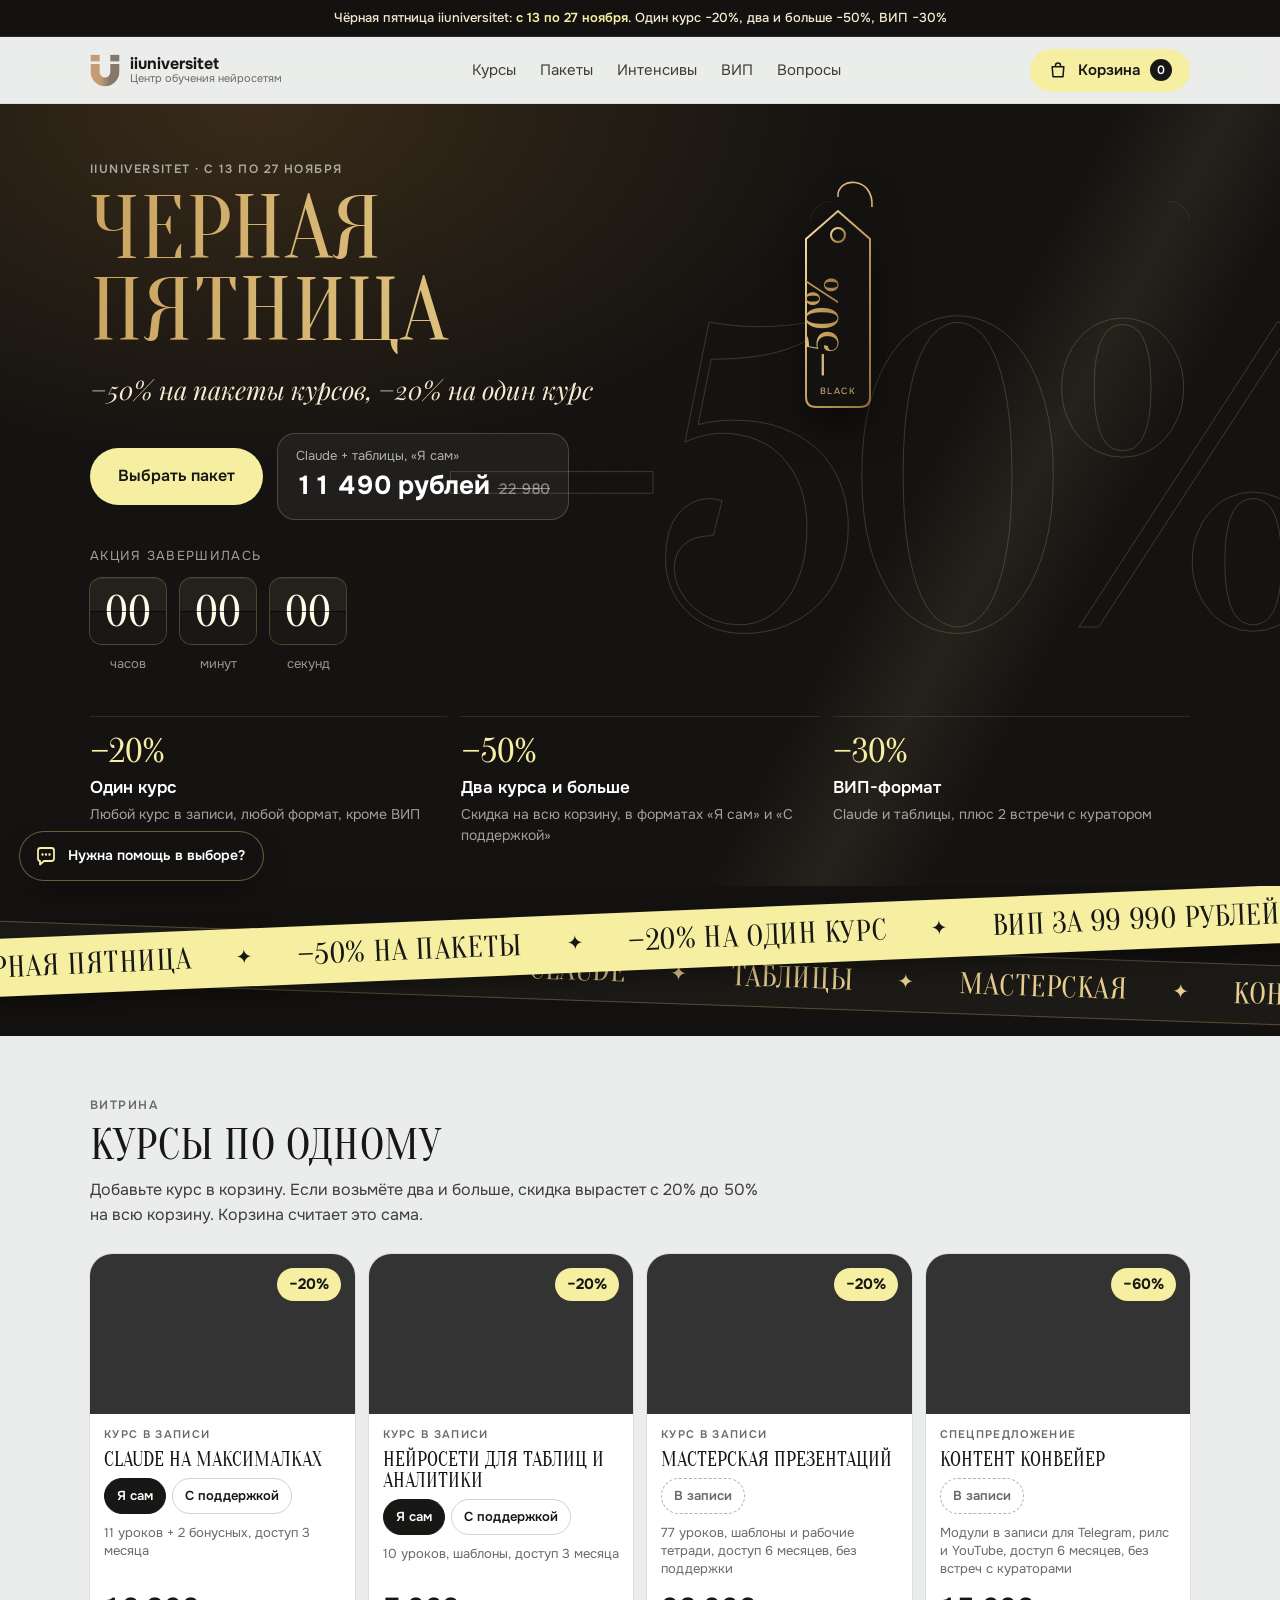
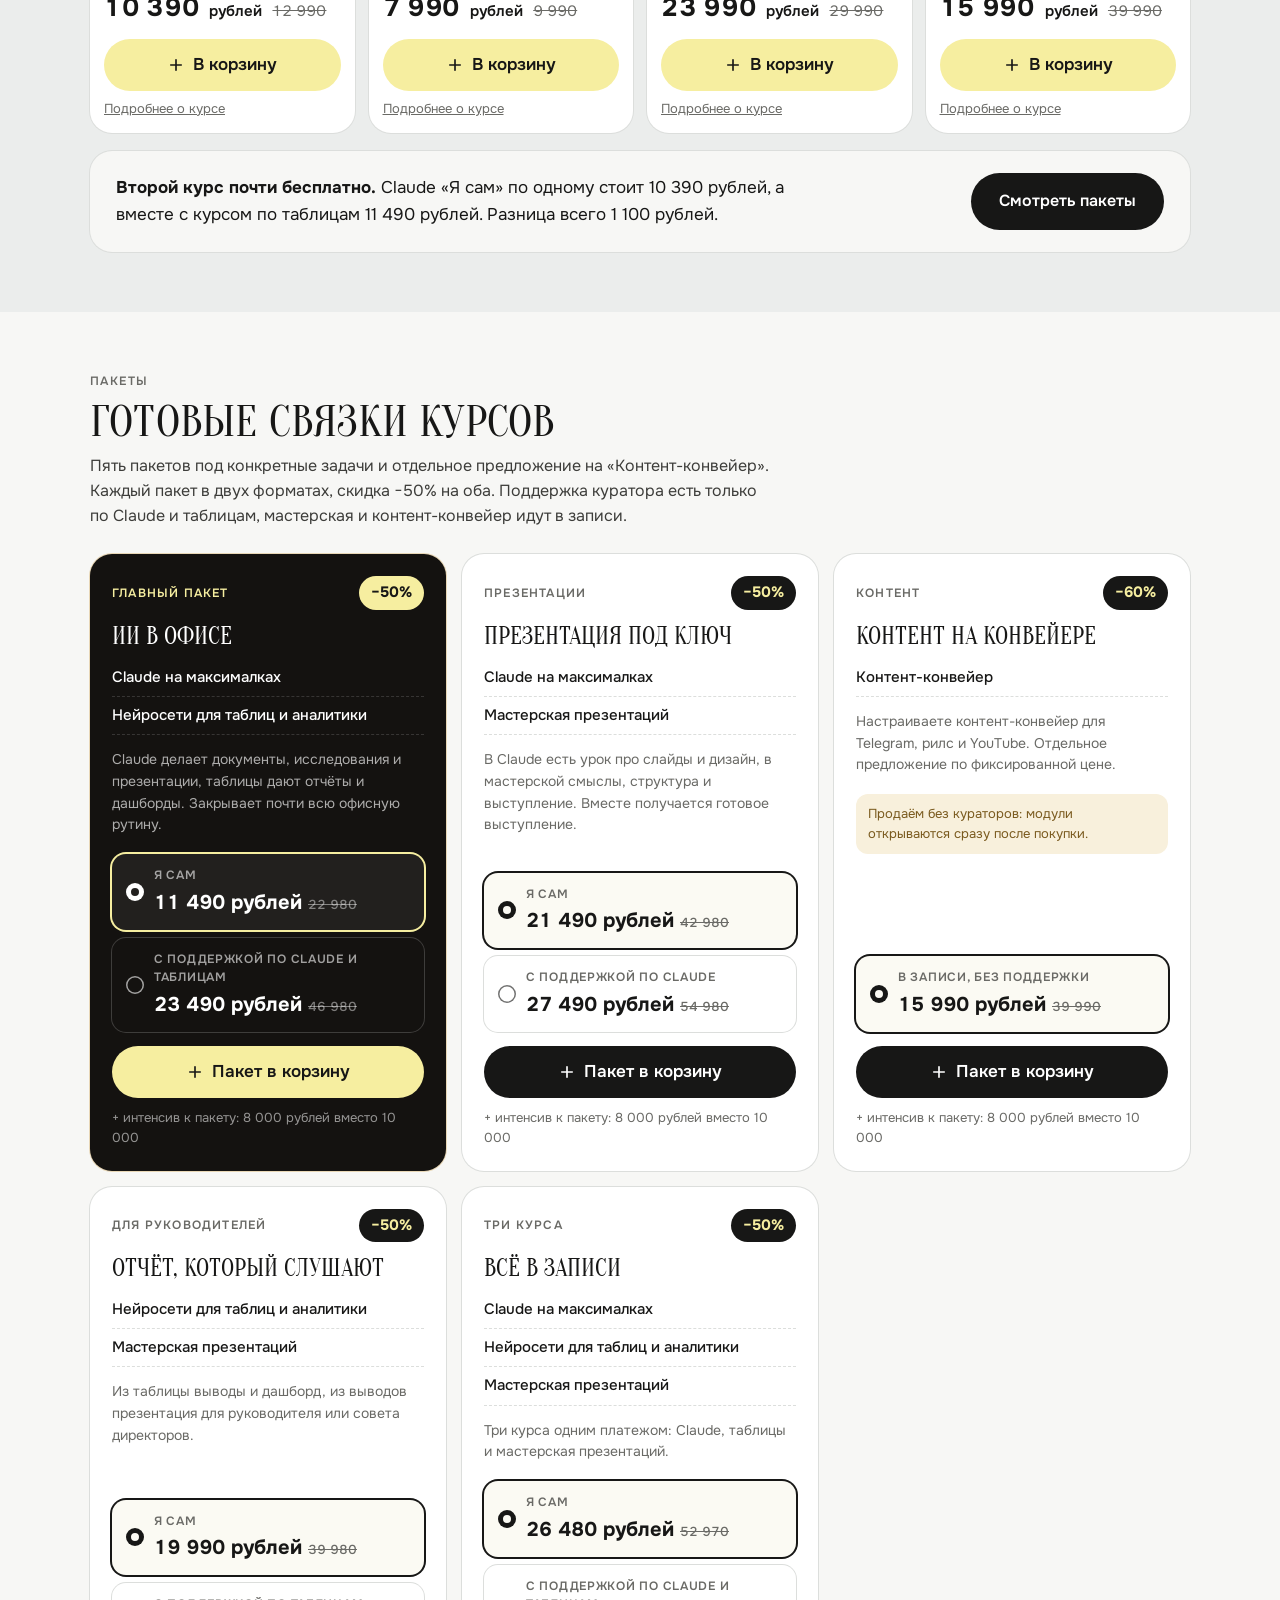
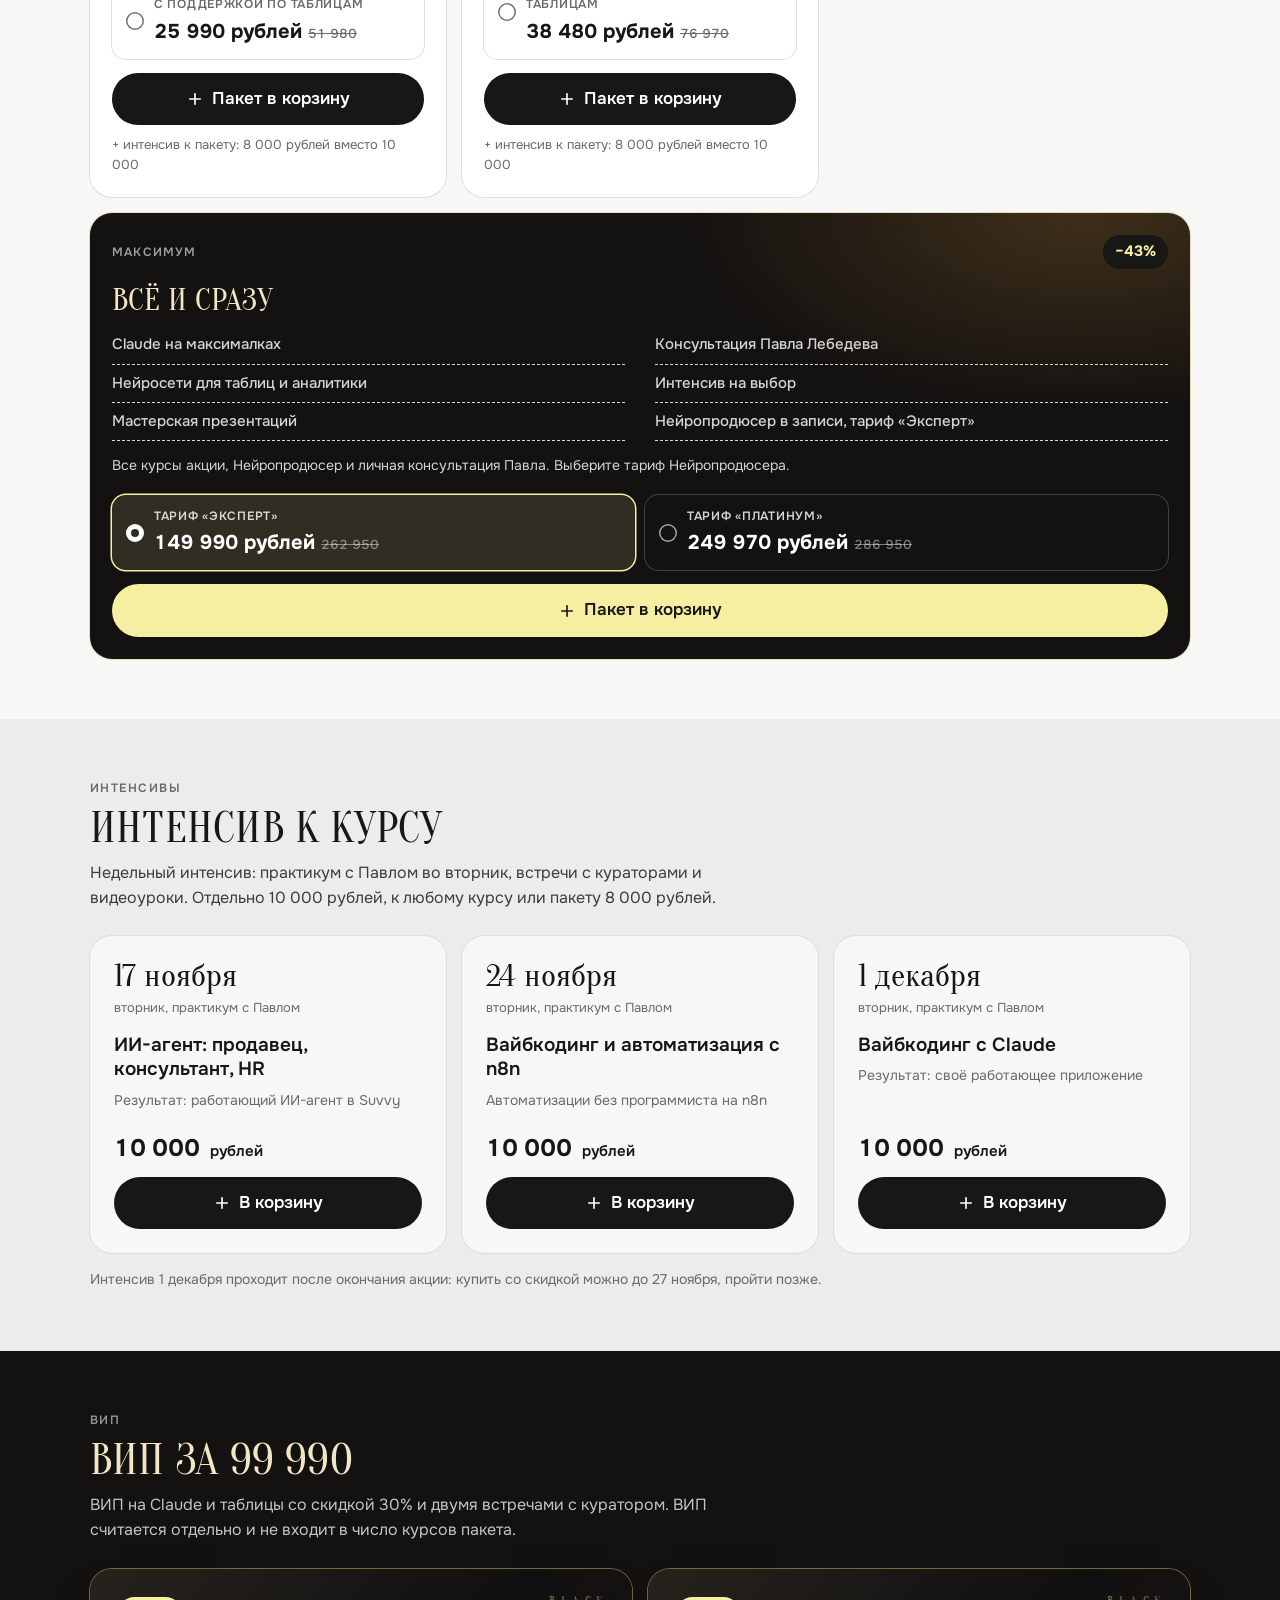
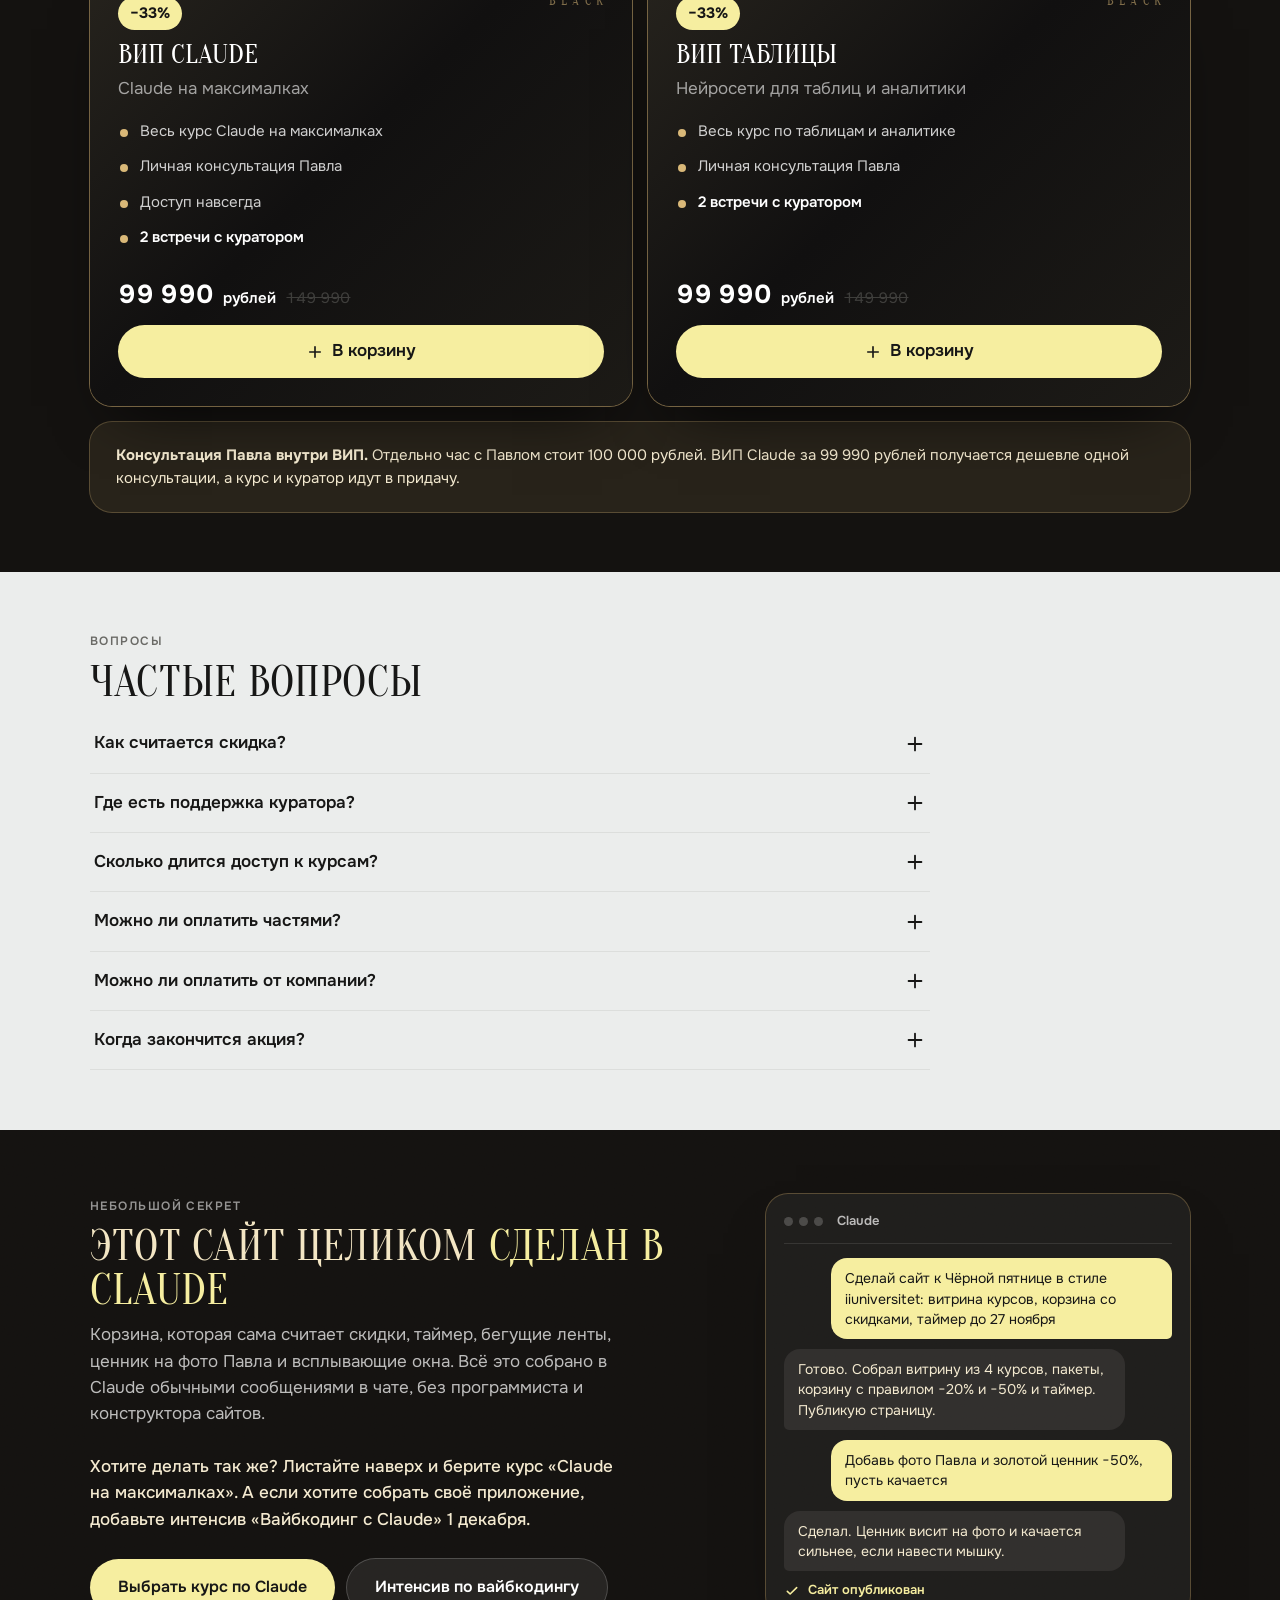
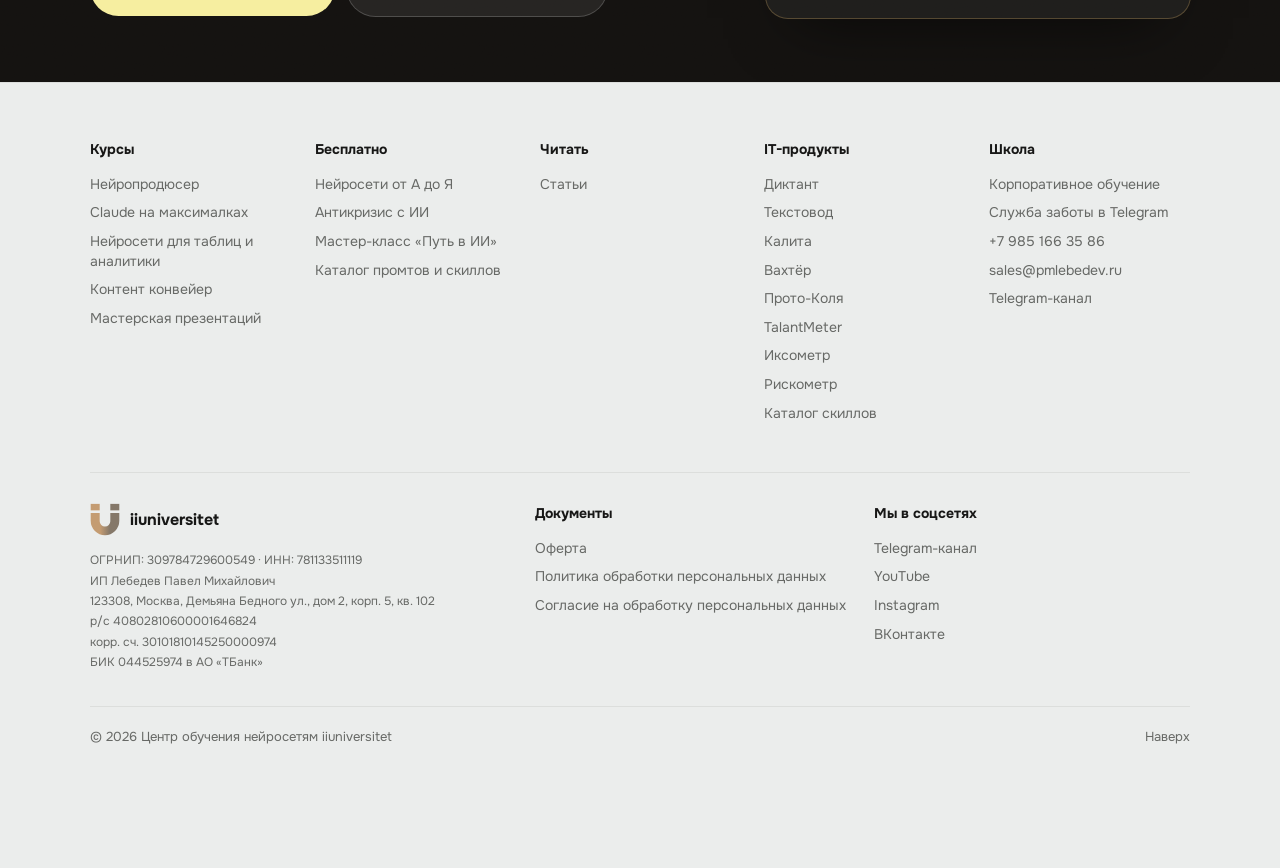
==== commit 011f38f9: "Black Friday: drop Halloween, black and gold Black Friday style (tapes, price tag, foil, flip timer," ====
--- a/black-friday/index.html
+++ b/black-friday/index.html
@@ -70,11 +70,10 @@
 /* HERO */
 .hero{position:relative;overflow:hidden;background:radial-gradient(1000px 600px at 20% 0%,rgba(214,150,60,.18),transparent 60%),var(--night);color:#fff;padding:56px 0 40px}
 .grain{position:absolute;inset:0;pointer-events:none;opacity:.10;mix-blend-mode:overlay;background-image:url("data:image/svg+xml;utf8,<svg xmlns='http://www.w3.org/2000/svg' width='160' height='160'><filter id='n'><feTurbulence type='fractalNoise' baseFrequency='.9' numOctaves='2' stitchTiles='stitch'/></filter><rect width='100%' height='100%' filter='url(%23n)'/></svg>")}
-#web{position:absolute;right:0;top:0;width:min(560px,50vw);height:min(470px,46vw);pointer-events:none}
 .hero .wrap{position:relative;display:grid;grid-template-columns:1.25fr .75fr;gap:30px;align-items:end}
 .hero .eyebrow{color:rgba(255,255,255,.6)}
 .hero h1{font-family:Oranienbaum,Georgia,serif;font-weight:400;text-transform:uppercase;font-size:clamp(50px,7vw,96px);line-height:.92;letter-spacing:.005em;margin-bottom:16px;
-  background:linear-gradient(100deg,#f3e6c4 0%,#f3e6c4 calc(var(--sx,-20%) - 12%),#fffbe9 var(--sx,-20%),#f3e6c4 calc(var(--sx,-20%) + 12%),#d9b878 100%);-webkit-background-clip:text;background-clip:text;color:transparent}
+  background:linear-gradient(100deg,#c9a35f 0%,#f3dc9c calc(var(--sx,-20%) - 14%),#fff8dc var(--sx,-20%),#e9c983 calc(var(--sx,-20%) + 14%),#a8834a 100%);-webkit-background-clip:text;background-clip:text;color:transparent}
 .hero .sub{font-family:"Playfair Display",Georgia,serif;font-style:italic;font-size:clamp(20px,2vw,26px);color:#f4ead0;margin-bottom:24px}
 .hero-cta{display:flex;flex-wrap:wrap;align-items:center;gap:14px;margin-bottom:26px}
 .mainpack{display:flex;flex-direction:column;border:1px solid rgba(255,255,255,.18);background:rgba(255,255,255,.05);border-radius:18px;padding:12px 18px}
@@ -83,28 +82,36 @@
 .mainpack s{font-size:15px;color:rgba(255,255,255,.45);margin-left:8px;font-weight:500}
 .timer{display:flex;align-items:flex-end;gap:14px;flex-wrap:wrap}
 .timer .lbl{font-size:13px;letter-spacing:.1em;text-transform:uppercase;color:rgba(255,255,255,.6);width:100%;margin-bottom:-2px}
-.tcell{min-width:82px}
-.tcell b{display:block;font-family:Oranienbaum,Georgia,serif;font-weight:400;font-size:44px;line-height:1;color:#fffbe9;transition:filter .6s,opacity .6s}
-.tcell b.smoke{filter:blur(4px);opacity:.25}
+.tcell{min-width:76px;text-align:center}
+.tcell b{position:relative;display:block;font-family:Oranienbaum,Georgia,serif;font-weight:400;font-size:44px;line-height:1;color:#fffbe9;padding:12px 8px 10px;margin-bottom:6px;border-radius:12px;background:linear-gradient(180deg,#24211c 0%,#24211c 50%,#1a1814 50%,#1a1814 100%);box-shadow:0 0 0 1px rgba(217,184,120,.3),inset 0 1px 0 rgba(255,255,255,.06);transition:filter .6s,opacity .6s}
+.tcell b::after{content:"";position:absolute;left:0;right:0;top:50%;height:1px;background:rgba(0,0,0,.6)}
+.tcell b.smoke{filter:blur(3px);opacity:.4}
 .tcell span{font-size:13px;color:rgba(255,255,255,.55)}
 .pavel-hero{position:relative;justify-self:end;width:min(380px,100%);aspect-ratio:4/5;cursor:pointer;-webkit-tap-highlight-color:transparent}
 .pavel-hero .ph{position:absolute;inset:0;background:url("https://iiuniversitet.online/kurs-antikrizis/img/author.jpg") center/cover no-repeat;filter:saturate(.9) brightness(.97);
   -webkit-mask-image:radial-gradient(120% 95% at 50% 38%,#000 55%,transparent 82%);mask-image:radial-gradient(120% 95% at 50% 38%,#000 55%,transparent 82%)}
-.pavel-hero .mover{position:absolute;inset:0;pointer-events:none;transform-origin:48% 22%;animation:mask 8s cubic-bezier(.45,.05,.25,1) infinite}
-.pavel-hero .pumpkin-wrap{position:absolute;left:16%;top:-7%;width:64%}
-.pavel-hero .pumpkin-wrap svg{width:100%;height:auto;overflow:visible;filter:drop-shadow(0 18px 24px rgba(0,0,0,.55))}
-.pavel-hero .pk-body{fill:#1a140d}
-@keyframes mask{0%,30%{transform:translateY(0) rotate(0)}44%,82%{transform:translateY(64%) rotate(-5deg) scale(.66)}96%,100%{transform:translateY(0) rotate(0)}}
-.pavel-hero:hover .mover,.pavel-hero.reveal .mover{animation:none;transform:translateY(64%) rotate(-5deg) scale(.66);transition:transform 1s cubic-bezier(.2,.7,.2,1)}
-.pk-line{fill:none;stroke:var(--gold);stroke-width:1.4;stroke-linecap:round;stroke-linejoin:round}
-.pk-hatch{fill:none;stroke:var(--gold-soft);stroke-width:.8}
-.pk-face{fill:url(#pkin);stroke:var(--gold);stroke-width:1.4;stroke-linejoin:round;filter:drop-shadow(0 0 6px rgba(255,190,90,.55))}
-.pk-mouth{transition:d .9s cubic-bezier(.2,.7,.2,1)}
-.pk-eye{transform-box:fill-box;transform-origin:center;transition:transform .9s cubic-bezier(.2,.7,.2,1)}
-.pk-glow{opacity:.55;animation:flame 4.5s ease-in-out infinite}
-@keyframes flame{0%,100%{opacity:.5}35%{opacity:.68}55%{opacity:.46}75%{opacity:.62}}
-.pumpkin-wrap.smile .pk-eye{transform:scaleY(.72)}
-.pk-hint{position:absolute;left:0;right:0;bottom:-22px;text-align:center;font-size:12px;color:rgba(255,255,255,.45)}
+.pavel-hero .ph{border-radius:22px;box-shadow:0 0 0 1px rgba(217,184,120,.45),0 40px 80px -30px rgba(0,0,0,.8)}
+/* price tag */
+.hang{position:absolute;left:-34px;top:-14px;width:150px;transform-origin:62px 10px;animation:swing 5s ease-in-out infinite;filter:drop-shadow(0 18px 18px rgba(0,0,0,.5));pointer-events:none}
+.hang svg{width:100%;height:auto;overflow:visible}
+.pavel-hero:hover .hang{animation:swing2 1.6s ease-in-out infinite}
+@keyframes swing{0%,100%{transform:rotate(-14deg)}50%{transform:rotate(-6deg)}}
+@keyframes swing2{0%,100%{transform:rotate(-22deg)}50%{transform:rotate(4deg)}}
+.foil{background:linear-gradient(110deg,#a8834a 0%,#f6e3a8 22%,#c9a35f 40%,#fff4cf 52%,#b48c4f 66%,#f3dc9c 84%,#a8834a 100%);background-size:220% 100%;-webkit-background-clip:text;background-clip:text;color:transparent;animation:foil 6s linear infinite}
+@keyframes foil{to{background-position:-220% 0}}
+.bignum{position:absolute;right:-2vw;top:50%;transform:translateY(-52%);font-family:Oranienbaum,Georgia,serif;font-size:clamp(220px,34vw,520px);line-height:.8;color:transparent;-webkit-text-stroke:1px rgba(217,184,120,.22);pointer-events:none;user-select:none;letter-spacing:-.04em}
+.beam{position:absolute;inset:-40% -10% auto auto;width:60%;height:180%;background:linear-gradient(100deg,transparent 40%,rgba(246,227,168,.07) 50%,transparent 60%);transform:rotate(18deg);animation:beam 9s ease-in-out infinite;pointer-events:none}
+@keyframes beam{0%,100%{transform:translateX(-30%) rotate(18deg)}50%{transform:translateX(20%) rotate(18deg)}}
+/* tapes */
+.tapes{position:relative;height:150px;overflow:hidden;background:var(--night);margin-top:-1px}
+.tape{position:absolute;left:-5%;width:110%;display:flex;overflow:hidden;white-space:nowrap;padding:14px 0;font-family:Oranienbaum,Georgia,serif;font-size:30px;text-transform:uppercase;letter-spacing:.02em;line-height:1}
+.tape .run{display:flex;flex-shrink:0;animation:run 38s linear infinite}
+.tape .run span{padding:0 22px;display:inline-flex;align-items:center;gap:44px}
+.tape .run span::after{content:"✦";font-size:20px}
+.tape.a{top:26px;background:var(--btn);color:var(--ink);transform:rotate(-2.4deg);z-index:2;box-shadow:0 10px 30px -10px rgba(0,0,0,.6)}
+.tape.b{top:58px;background:#1c1a16;color:#e9cf8f;transform:rotate(2deg);box-shadow:0 0 0 1px rgba(217,184,120,.35)}
+.tape.b .run{animation-direction:reverse;animation-duration:46s}
+@keyframes run{to{transform:translateX(-100%)}}
 .hero .rules-wrap{display:block}
 .hero-rules{position:relative;display:grid;grid-template-columns:repeat(3,1fr);gap:14px;margin-top:40px}
 .rule{border-top:1px solid var(--night-line);padding-top:18px}
@@ -211,7 +218,10 @@
 .vip-sec .eyebrow{color:rgba(255,255,255,.55)}
 .vip-sec .lead{color:rgba(255,255,255,.75)}
 .vips{display:grid;grid-template-columns:1fr 1fr;gap:16px}
-.vip{display:flex;flex-direction:column;border-radius:22px;padding:28px;background:rgba(255,255,255,.05);box-shadow:0 0 0 1px rgba(255,255,255,.12)}
+.vip{position:relative;overflow:hidden;display:flex;flex-direction:column;border-radius:22px;padding:28px;background:linear-gradient(135deg,#26231d 0%,#111010 45%,#1d1b17 100%);box-shadow:0 0 0 1px rgba(217,184,120,.5),0 30px 60px -30px rgba(0,0,0,.8)}
+.vip::before{content:"";position:absolute;inset:0;background:linear-gradient(115deg,transparent 30%,rgba(246,227,168,.12) 45%,transparent 60%);transform:translateX(-100%);transition:transform 1.1s cubic-bezier(.2,.7,.2,1);pointer-events:none}
+.vip:hover::before{transform:translateX(100%)}
+.vip::after{content:"BLACK";position:absolute;right:24px;top:22px;font-family:Oranienbaum,Georgia,serif;font-size:13px;letter-spacing:.4em;color:rgba(217,184,120,.55)}
 .vip h3{font-family:Oranienbaum,Georgia,serif;font-weight:400;text-transform:uppercase;font-size:28px;line-height:1;margin:10px 0 14px}
 .vip ul{list-style:none;margin-bottom:20px}
 .vip li{position:relative;padding:6px 0 6px 22px;color:rgba(255,255,255,.8);font-size:15px}
@@ -325,7 +335,10 @@
 .pop.on{opacity:1;pointer-events:auto}
 .pop-card{position:relative;overflow:hidden;width:min(560px,100%);background:radial-gradient(500px 300px at 15% 0%,rgba(214,150,60,.25),transparent 65%),var(--night);color:#fff;border-radius:26px;padding:40px 36px 32px;box-shadow:0 0 0 1px rgba(217,184,120,.4),0 40px 80px -20px rgba(0,0,0,.6);transform:translateY(16px) scale(.98);transition:transform .45s cubic-bezier(.2,.7,.2,1)}
 .pop.on .pop-card{transform:none}
-.pop-card svg.web-mini{position:absolute;right:-10px;top:-10px;width:220px;height:220px;opacity:.7;pointer-events:none}
+.pop-tape{position:absolute;left:-10%;right:-10%;top:0;transform:rotate(-2deg) translateY(-6px);background:var(--btn);color:var(--ink);font-family:Oranienbaum,Georgia,serif;text-transform:uppercase;font-size:15px;white-space:nowrap;overflow:hidden;padding:7px 0}
+.pop-tape .run{display:flex;animation:run 22s linear infinite}
+.pop-tape .run span{padding:0 14px}
+.pop-card{padding-top:58px!important}
 .pop-card .x{position:absolute;right:16px;top:16px;background:rgba(255,255,255,.08);box-shadow:none}
 .pop-card .x svg{stroke:#fff}
 .pop-card .eyebrow{color:rgba(255,255,255,.6)}
@@ -355,7 +368,6 @@
   .foot-cols{grid-template-columns:1fr 1fr}
   .foot-bottom{grid-template-columns:1fr}
   .pack.wide ul{columns:1}
-  #web{width:340px;height:340px;opacity:.7}
 }
 @media (max-width:620px){
   .packs,.ints,.hero-rules{grid-template-columns:1fr}
@@ -405,7 +417,8 @@
 
 <!-- HERO -->
 <section class="hero" id="top">
-  <canvas id="web" aria-hidden="true"></canvas>
+  <div class="beam" aria-hidden="true"></div>
+  <div class="bignum" aria-hidden="true">−50%</div>
   <div class="grain"></div>
   <div class="wrap">
     <div>
@@ -424,33 +437,16 @@
         <div class="tcell"><b data-u="s">00</b><span>секунд</span></div>
       </div>
     </div>
-    <div class="pavel-hero" id="pavel" role="img" aria-label="Павел Лебедев с тыквой-маской">
+    <div class="pavel-hero" id="pavel" role="img" aria-label="Павел Лебедев">
       <div class="ph"></div>
-      <div class="mover"><div class="pumpkin-wrap" id="pumpkin">
-      <svg viewBox="0 0 320 300">
-        <defs>
-          <radialGradient id="pkg" cx="50%" cy="58%" r="55%"><stop offset="0" stop-color="#ffcf73" stop-opacity=".95"/><stop offset=".35" stop-color="#e39a3a" stop-opacity=".55"/><stop offset="1" stop-color="#e39a3a" stop-opacity="0"/></radialGradient>
-          <radialGradient id="pkin" cx="50%" cy="50%" r="50%"><stop offset="0" stop-color="#ffe2a0"/><stop offset=".6" stop-color="#f0a546"/><stop offset="1" stop-color="#9a5a17"/></radialGradient>
-        </defs>
-        <ellipse class="pk-glow" cx="160" cy="185" rx="170" ry="120" fill="url(#pkg)"/>
-        <!-- stem -->
-        <path class="pk-line" d="M152 72c2-16 0-30-8-42 10 2 20 10 22 22 2 8 0 16-2 22"/>
-        <path class="pk-hatch" d="M150 60c3-6 4-14 2-22M158 62c2-8 2-16 0-24"/>
-        <!-- body ribs -->
-        <path class="pk-body" d="M160 76c-58 0-118 40-118 112 0 56 52 92 118 92s118-36 118-92c0-72-60-112-118-112z"/>
-        <path class="pk-line" d="M160 76c-58 0-118 40-118 112 0 56 52 92 118 92s118-36 118-92c0-72-60-112-118-112z"/>
-        <path class="pk-line" d="M160 76c-34 6-62 52-62 112s28 88 62 92"/>
-        <path class="pk-line" d="M160 76c34 6 62 52 62 112s-28 88-62 92"/>
-        <path class="pk-hatch" d="M160 78c-14 10-24 56-24 110s10 82 24 92M160 78c14 10 24 56 24 110s-10 82-24 92"/>
-        <path class="pk-hatch" d="M70 140c-8 18-10 36-8 54M250 140c8 18 10 36 8 54M86 120c-10 22-14 46-12 70M234 120c10 22 14 46 12 70"/>
-        <!-- face: glowing interior -->
-        <path class="pk-face pk-eye" d="M104 160l26-30 18 34z" fill="url(#pkin)"/>
-        <path class="pk-face pk-eye" d="M216 160l-26-30-18 34z" fill="url(#pkin)"/>
-        <path class="pk-face" d="M152 186l8-14 8 14z" fill="url(#pkin)"/>
-        <path class="pk-face pk-mouth" id="mouth" fill="url(#pkin)" d="M100 214 C130 222 190 222 220 214 L214 228 C190 236 130 236 106 228 Z"/>
-      </svg>
-      </div></div>
-      <div class="pk-hint">Наведите на фото</div>
+      <div class="hang" aria-hidden="true"><svg viewBox="0 0 150 230">
+        <defs><linearGradient id="tg" x1="0" y1="0" x2="1" y2="1"><stop offset="0" stop-color="#f6e3a8"/><stop offset=".45" stop-color="#c9a35f"/><stop offset="1" stop-color="#8f6d38"/></linearGradient></defs>
+        <path d="M62 10 C60 -10 98 -12 96 20" fill="none" stroke="#d9b878" stroke-width="1.6"/>
+        <path d="M30 52 L62 24 L94 52 L94 210 Q94 220 84 220 L40 220 Q30 220 30 210 Z" fill="#141210" stroke="url(#tg)" stroke-width="2"/>
+        <circle cx="62" cy="48" r="7" fill="none" stroke="url(#tg)" stroke-width="2"/>
+        <text x="62" y="140" text-anchor="middle" transform="rotate(-90 62 140)" font-family="Oranienbaum, Georgia, serif" font-size="46" fill="url(#tg)">−50%</text>
+        <text x="62" y="207" text-anchor="middle" font-family="Onest, Arial, sans-serif" font-size="9" letter-spacing="1.5" fill="#d9b878">BLACK</text>
+      </svg></div>
     </div>
   </div>
   <div class="wrap rules-wrap">
@@ -461,6 +457,10 @@
     </div>
   </div>
 </section>
+<div class="tapes" aria-hidden="true">
+  <div class="tape a"><div class="run"><span>Чёрная пятница</span><span>−50% на пакеты</span><span>−20% на один курс</span><span>ВИП за 99 990 рублей</span><span>до 27 ноября</span><span>Чёрная пятница</span><span>−50% на пакеты</span><span>−20% на один курс</span><span>ВИП за 99 990 рублей</span><span>до 27 ноября</span></div><div class="run"><span>Чёрная пятница</span><span>−50% на пакеты</span><span>−20% на один курс</span><span>ВИП за 99 990 рублей</span><span>до 27 ноября</span><span>Чёрная пятница</span><span>−50% на пакеты</span><span>−20% на один курс</span><span>ВИП за 99 990 рублей</span><span>до 27 ноября</span></div></div>
+  <div class="tape b"><div class="run"><span>Black Friday</span><span>iiuniversitet</span><span>Claude</span><span>Таблицы</span><span>Мастерская</span><span>Контент-конвейер</span><span>Black Friday</span><span>iiuniversitet</span><span>Claude</span><span>Таблицы</span><span>Мастерская</span><span>Контент-конвейер</span></div><div class="run"><span>Black Friday</span><span>iiuniversitet</span><span>Claude</span><span>Таблицы</span><span>Мастерская</span><span>Контент-конвейер</span><span>Black Friday</span><span>iiuniversitet</span><span>Claude</span><span>Таблицы</span><span>Мастерская</span><span>Контент-конвейер</span></div></div>
+</div>
 
 <!-- COURSES -->
 <section id="courses">
@@ -531,13 +531,12 @@
 
 <!-- FINAL -->
 <section class="final" id="madeclaude">
-  <canvas id="web2" aria-hidden="true" style="position:absolute;right:0;bottom:0;width:420px;height:420px;transform:scaleY(-1);pointer-events:none"></canvas>
   <div class="grain"></div>
   <div class="wrap">
     <div>
       <div class="eyebrow" style="color:rgba(255,255,255,.55)">Небольшой секрет</div>
       <h2 class="h">Этот сайт целиком <em class="gold">сделан в Claude</em></h2>
-      <p>Корзина, которая сама считает скидки, таймер, паутина, Павел с тыквой и всплывающие окна. Всё это собрано в Claude обычными сообщениями в чате, без программиста и конструктора сайтов.</p>
+      <p>Корзина, которая сама считает скидки, таймер, бегущие ленты, ценник на фото Павла и всплывающие окна. Всё это собрано в Claude обычными сообщениями в чате, без программиста и конструктора сайтов.</p>
       <p class="strong">Хотите делать так же? Листайте наверх и берите курс «Claude на максималках». А если хотите собрать своё приложение, добавьте интенсив «Вайбкодинг с Claude» 1 декабря.</p>
       <div class="fin-cta">
         <a class="btn y glow" href="#courses" data-goto="claude">Выбрать курс по Claude</a>
@@ -548,8 +547,8 @@
       <div class="chat-top"><span></span><span></span><span></span><b>Claude</b></div>
       <div class="msg me">Сделай сайт к Чёрной пятнице в стиле iiuniversitet: витрина курсов, корзина со скидками, таймер до 27 ноября</div>
       <div class="msg ai"><i class="typing"><em></em><em></em><em></em></i><span class="ai-t">Готово. Собрал витрину из 4 курсов, пакеты, корзину с правилом −20% и −50% и таймер. Публикую страницу.</span></div>
-      <div class="msg me">Добавь фото Павла, пусть тыквой закрывает лицо</div>
-      <div class="msg ai"><span class="ai-t">Сделал. Тыква опускается в руки и улыбается, при наведении лицо открывается.</span></div>
+      <div class="msg me">Добавь фото Павла и золотой ценник −50%, пусть качается</div>
+      <div class="msg ai"><span class="ai-t">Сделал. Ценник висит на фото и качается сильнее, если навести мышку.</span></div>
       <div class="chat-done"><svg><use href="#i-check"/></svg>Сайт опубликован</div>
     </div>
   </div>
@@ -633,10 +632,7 @@
 <!-- POPUP -->
 <div class="pop" id="pop" role="dialog" aria-modal="true" aria-labelledby="popTitle" aria-hidden="true">
   <div class="pop-card">
-    <svg class="web-mini" viewBox="0 0 200 200" aria-hidden="true"><g fill="none" stroke="#d9b878" stroke-opacity=".5" stroke-width=".8">
-      <path d="M200 0L40 0M200 0L60 70M200 0L110 130M200 0L170 170M200 0L200 160"/>
-      <path d="M160 0q8 14 18 22q-2 10 22 10"/><path d="M118 0q14 26 30 42q-2 18 52 24"/><path d="M78 0q20 40 46 64q-4 30 76 40"/><path d="M48 0q24 56 62 88q-6 40 90 54"/>
-    </g></svg>
+    <div class="pop-tape" aria-hidden="true"><div class="run"><span>Чёрная пятница ✦</span><span>−50% ✦</span><span>до 27 ноября ✦</span><span>Чёрная пятница ✦</span><span>−50% ✦</span><span>до 27 ноября ✦</span><span>Чёрная пятница ✦</span><span>−50% ✦</span><span>до 27 ноября ✦</span><span>Чёрная пятница ✦</span><span>−50% ✦</span><span>до 27 ноября ✦</span></div></div>
     <button class="x" id="popClose" aria-label="Закрыть"><svg><use href="#i-x"/></svg></button>
     <div class="eyebrow" data-plabel>Чёрная пятница iiuniversitet</div>
     <h3 id="popTitle">Чёрная пятница</h3>
@@ -970,50 +966,8 @@
   $(".hero").addEventListener("pointermove",function(e){var r=title.getBoundingClientRect();title.style.setProperty("--sx",((e.clientX-r.left)/r.width*100)+"%")});
 }
 
-/* ===== pumpkin smile ===== */
-var mouth=$("#mouth"), pk=$("#pumpkin");
-var M0="M100 214 C130 222 190 222 220 214 L214 228 C190 236 130 236 106 228 Z";
-var M1="M98 204 C130 232 190 232 222 204 L214 222 C190 250 130 250 106 222 Z";
-function smile(on){pk.classList.toggle("smile",on);mouth.setAttribute("d",on?M1:M0);mouth.style.d='path("'+(on?M1:M0)+'")'}
-var pav=$("#pavel"),hov=false;
-function loop(){if(hov||reduce)return;setTimeout(function(){if(!hov)smile(true)},3700);setTimeout(function(){if(!hov)smile(false)},6800)}
-if(!reduce){loop();setInterval(loop,8000)}else{pav.classList.add("reveal");smile(true)}
-pav.addEventListener("pointerenter",function(){hov=true;smile(true)});
-pav.addEventListener("pointerleave",function(){hov=false;smile(false);var m=$(".mover",pav);m.style.animation="none";void m.offsetWidth;m.style.animation=""});
-pav.addEventListener("click",function(){var on=!pav.classList.contains("reveal");pav.classList.toggle("reveal",on);smile(on)});
 
 /* ===== spider web with gentle physics ===== */
-function web(canvas,opt){
-  var ctx=canvas.getContext("2d"),W,H,dpr=Math.min(2,window.devicePixelRatio||1),nodes=[],spokes=10,rings=9,mouse={x:-999,y:-999},dew=[];
-  function build(){
-    var r=canvas.getBoundingClientRect();W=r.width;H=r.height;canvas.width=W*dpr;canvas.height=H*dpr;ctx.setTransform(dpr,0,0,dpr,0,0);
-    nodes=[];var R=Math.min(W,H)*1.15;
-    for(var s=0;s<=spokes;s++){var a=Math.PI/2+s/spokes*(Math.PI/2);var row=[];
-      for(var k=1;k<=rings;k++){var rr=R*k/rings*(0.92+0.08*Math.sin(s*1.7+k));var x=W+Math.cos(a)*rr,y=Math.sin(a)*rr;row.push({x:x,y:y,ox:x,oy:y,vx:0,vy:0})}
-      nodes.push(row)}
-    dew=[];for(var i=0;i<9;i++){dew.push([1+Math.floor(Math.random()*(spokes-1)),1+Math.floor(Math.random()*(rings-2)),Math.random()*6.28])}
-  }
-  function step(){
-    var t=performance.now()/1000;
-    for(var s=0;s<nodes.length;s++)for(var k=0;k<nodes[s].length;k++){var n=nodes[s][k];
-      var dx=n.x-mouse.x,dy=n.y-mouse.y,d2=dx*dx+dy*dy;
-      if(d2<14000){var f=(1-d2/14000)*0.9;n.vx+=dx/Math.sqrt(d2+1)*f;n.vy+=dy/Math.sqrt(d2+1)*f}
-      n.vx+=(n.ox-n.x)*0.012;n.vy+=(n.oy-n.y)*0.012;n.vx*=0.955;n.vy*=0.955;n.x+=n.vx;n.y+=n.vy}
-    ctx.clearRect(0,0,W,H);ctx.lineWidth=0.7;ctx.strokeStyle="rgba(217,184,120,"+opt.alpha+")";
-    ctx.beginPath();
-    for(var s2=0;s2<nodes.length;s2++){ctx.moveTo(W,0);for(var k2=0;k2<nodes[s2].length;k2++)ctx.lineTo(nodes[s2][k2].x,nodes[s2][k2].y)}
-    for(var k3=0;k3<rings;k3++){for(var s3=0;s3<nodes.length-1;s3++){var a=nodes[s3][k3],b=nodes[s3+1][k3];var mx=(a.x+b.x)/2,my=(a.y+b.y)/2,cx=W+(mx-W)*0.9,cy=my*0.9;if(s3===0)ctx.moveTo(a.x,a.y);ctx.quadraticCurveTo(cx,cy,b.x,b.y)}}
-    ctx.stroke();
-    dew.forEach(function(d){var n=nodes[d[0]][d[1]];var g=0.35+0.35*Math.sin(t*1.3+d[2]);ctx.beginPath();ctx.fillStyle="rgba(255,240,200,"+g*opt.alpha*2+")";ctx.arc(n.x,n.y,1.6,0,6.28);ctx.fill()});
-    if(!reduce)requestAnimationFrame(step);
-  }
-  var host=opt.host||canvas.parentNode;
-  host.addEventListener("pointermove",function(e){var r=canvas.getBoundingClientRect();var x=e.clientX-r.left,y=e.clientY-r.top;if(opt.flip)y=r.height-y;mouse.x=x;mouse.y=y});
-  host.addEventListener("pointerleave",function(){mouse.x=mouse.y=-999});
-  window.addEventListener("resize",build);build();step();
-}
-web($("#web"),{alpha:.5});
-web($("#web2"),{alpha:.35,flip:true});
 })();
 </script>
 </body>
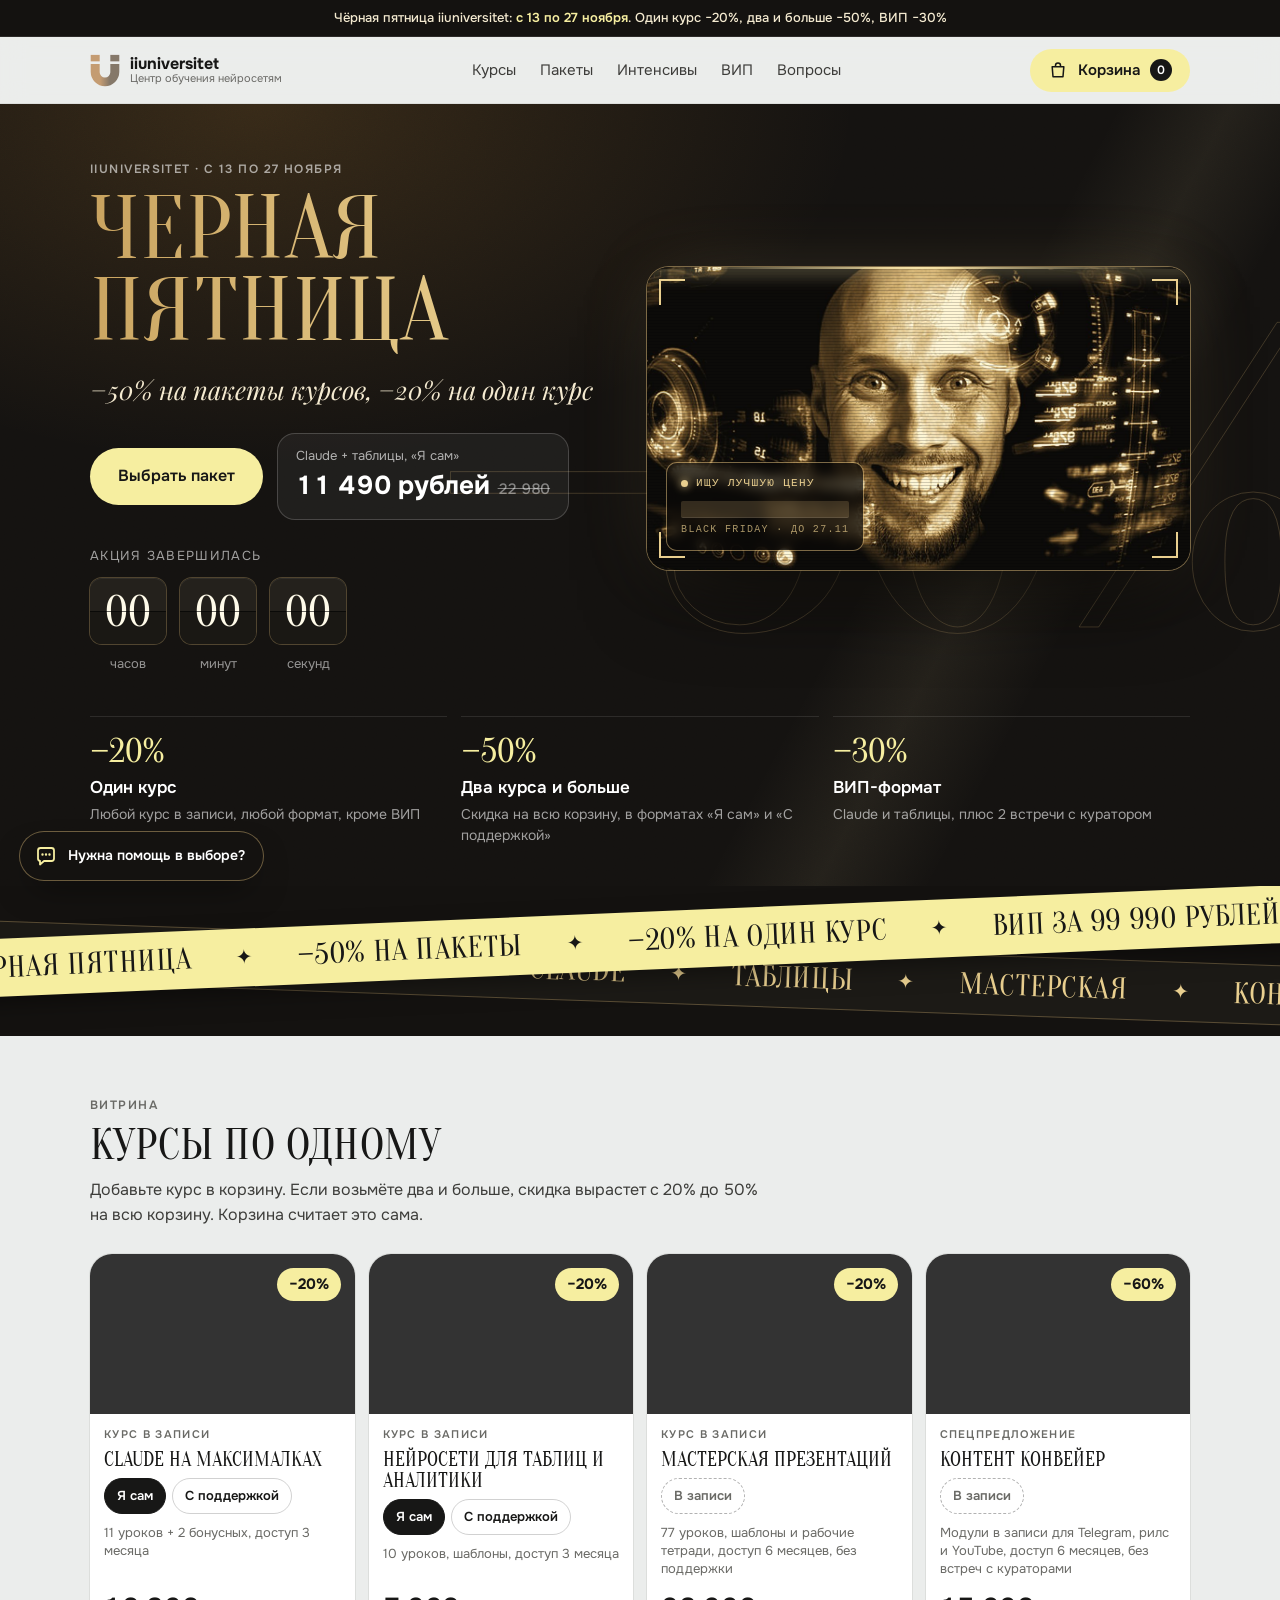
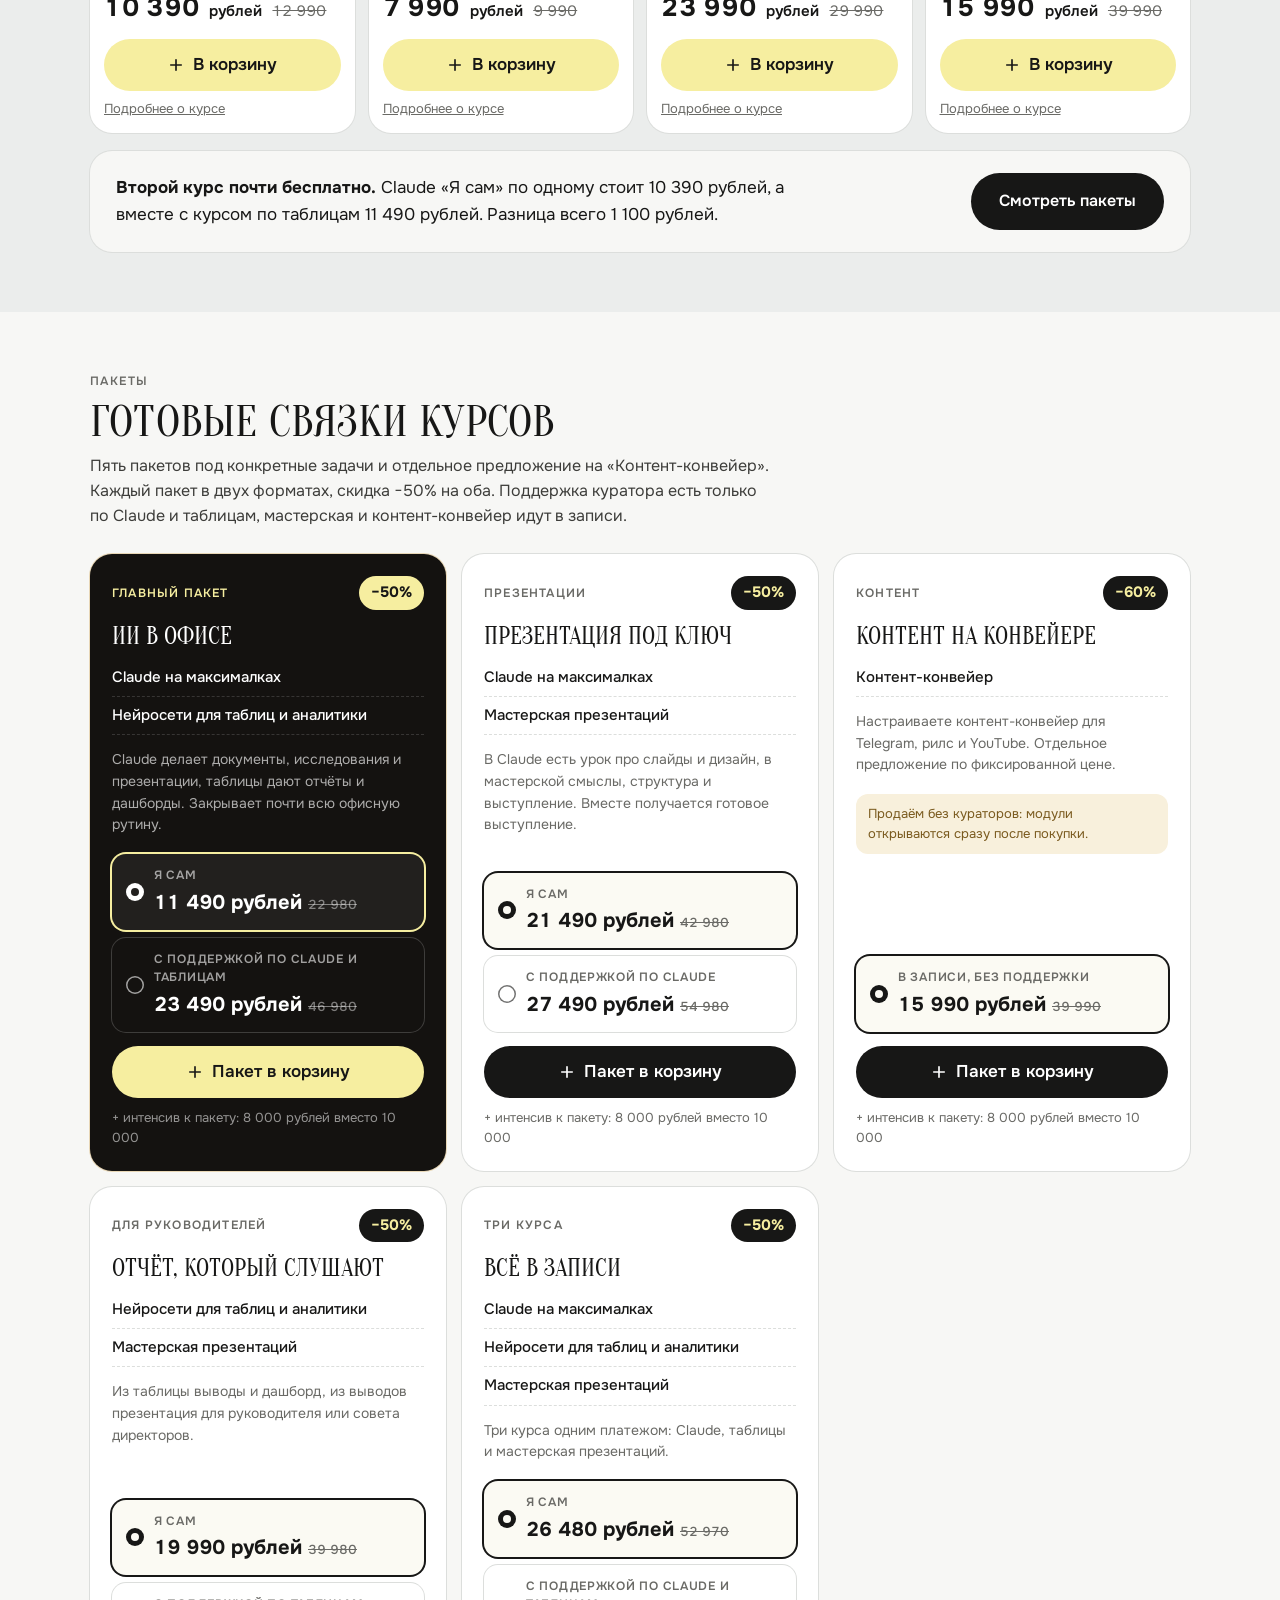
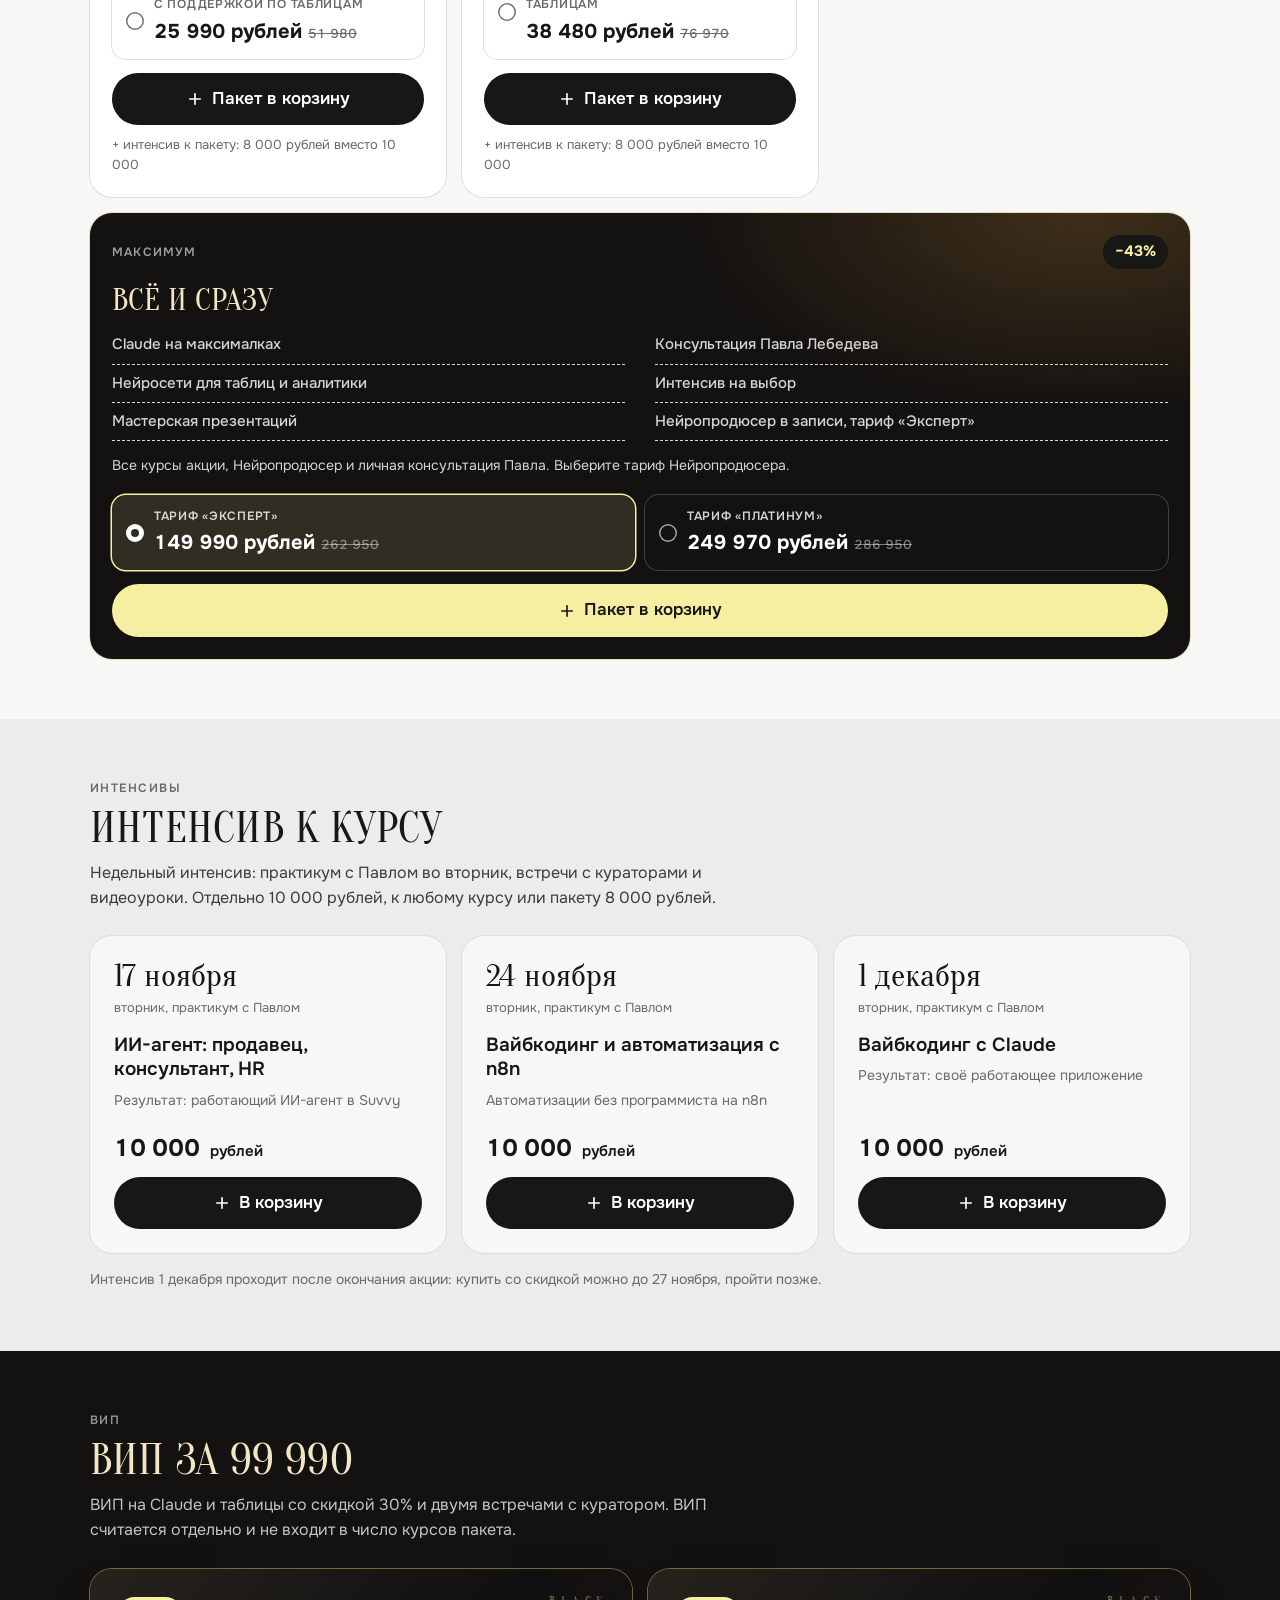
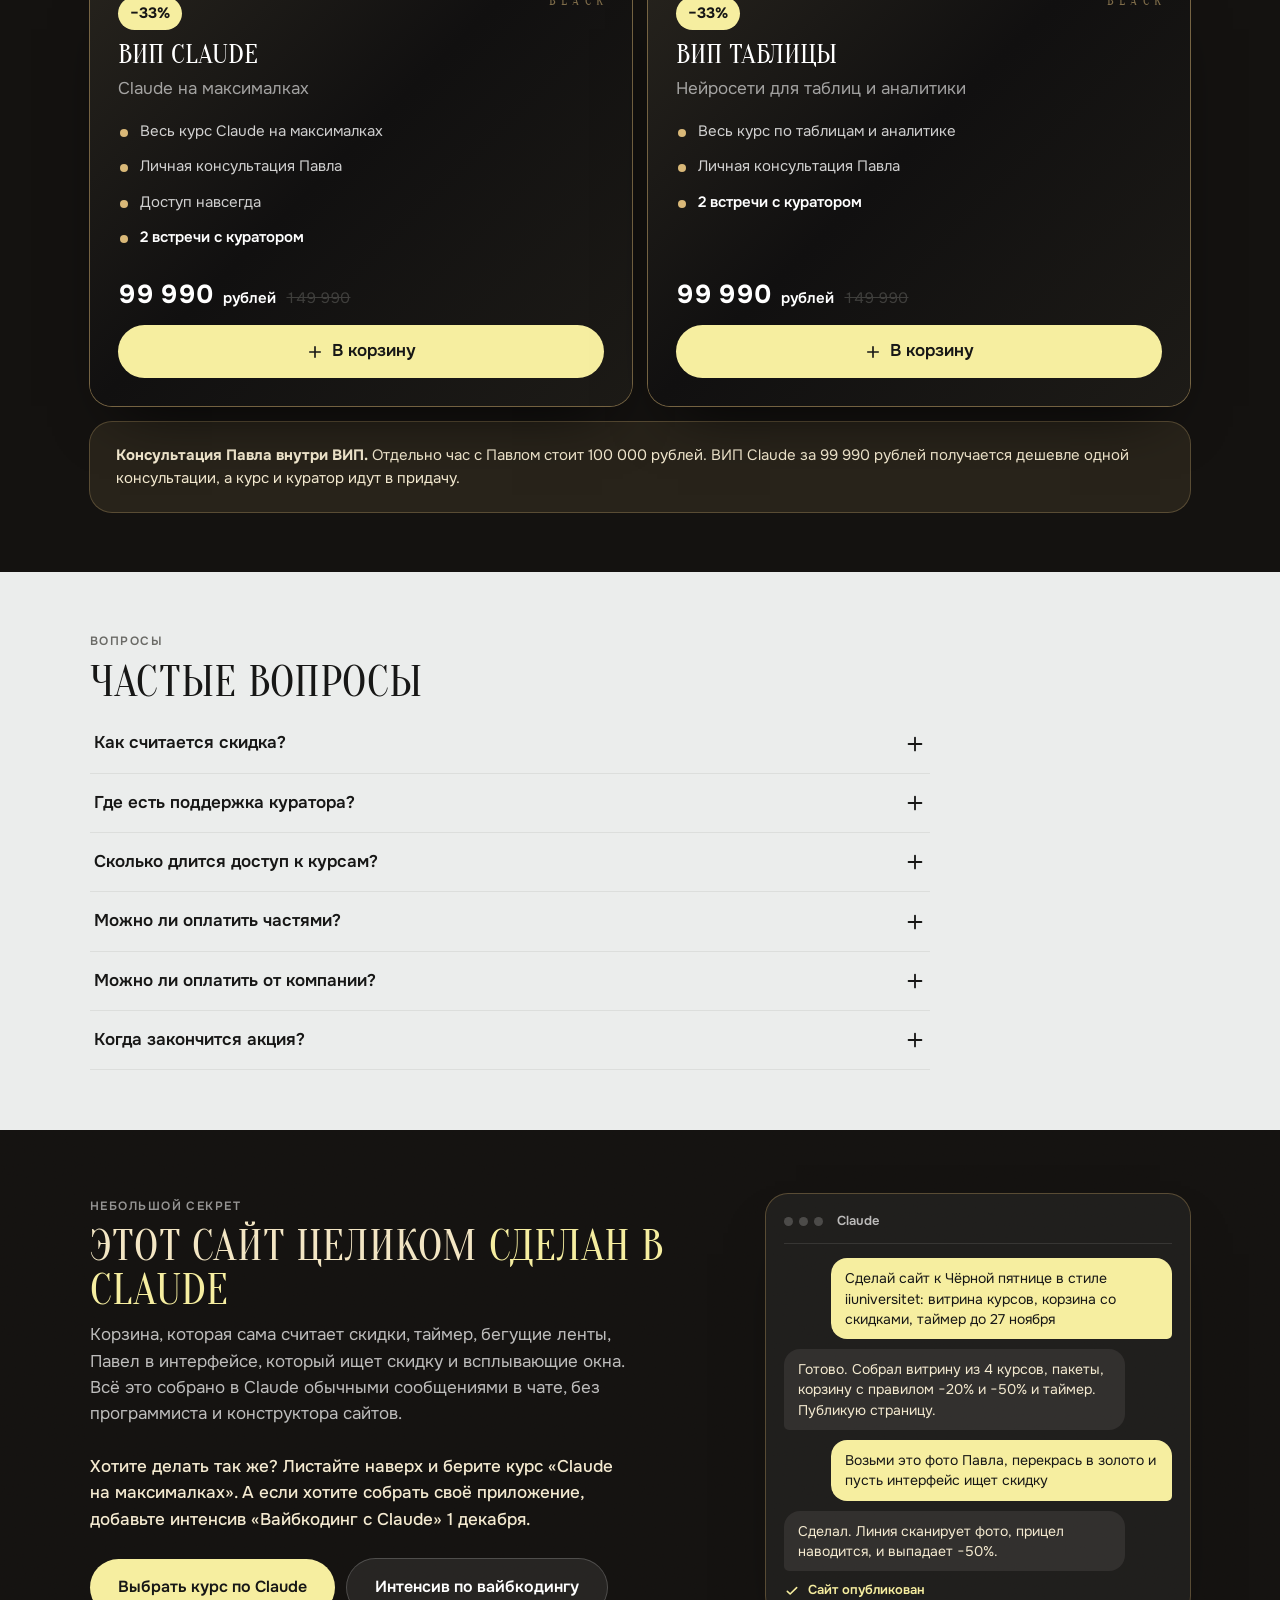
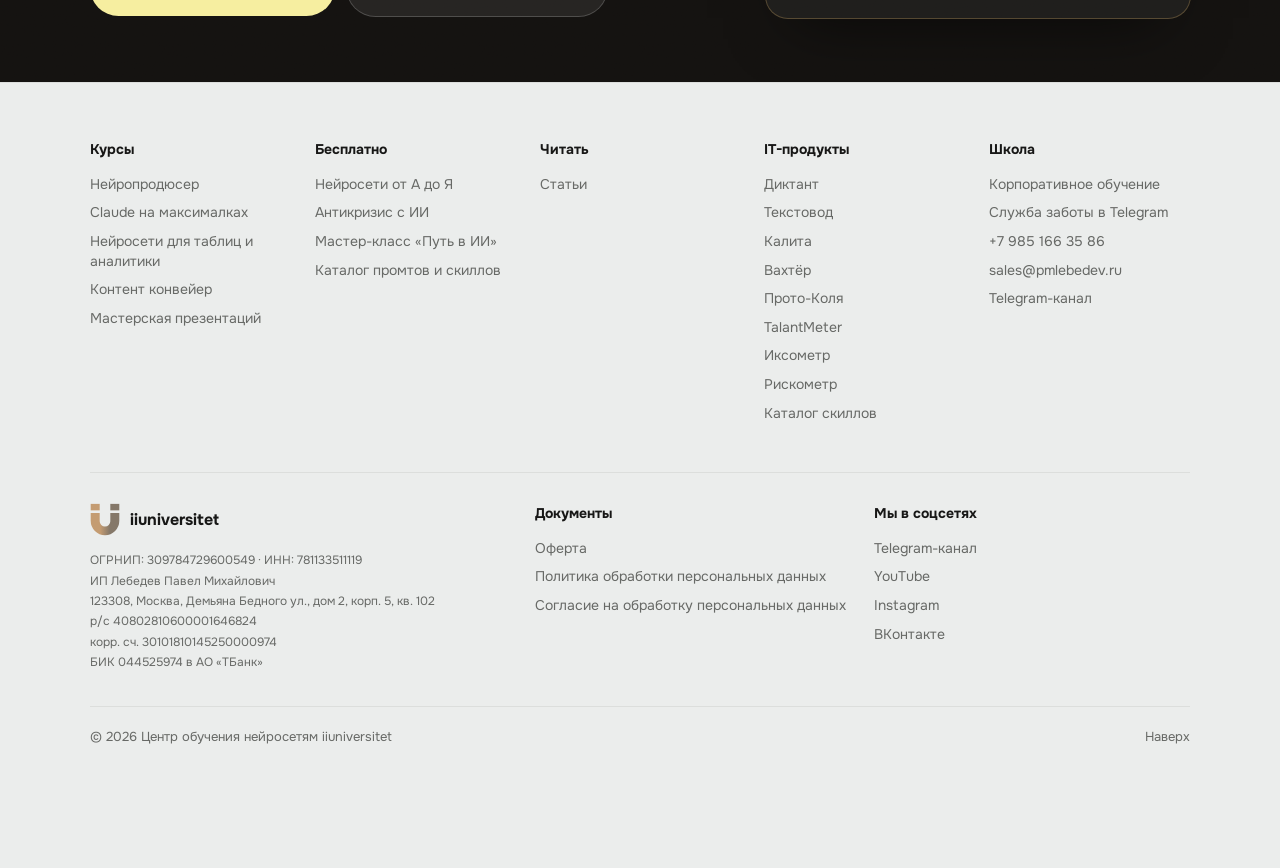
==== commit a9ac7953: "Black Friday: Pavel HUD photo in gold with discount-scan animation, self-hosted Co-Authored-By: Clau" ====
--- a/black-friday/index.html
+++ b/black-friday/index.html
@@ -70,7 +70,7 @@
 /* HERO */
 .hero{position:relative;overflow:hidden;background:radial-gradient(1000px 600px at 20% 0%,rgba(214,150,60,.18),transparent 60%),var(--night);color:#fff;padding:56px 0 40px}
 .grain{position:absolute;inset:0;pointer-events:none;opacity:.10;mix-blend-mode:overlay;background-image:url("data:image/svg+xml;utf8,<svg xmlns='http://www.w3.org/2000/svg' width='160' height='160'><filter id='n'><feTurbulence type='fractalNoise' baseFrequency='.9' numOctaves='2' stitchTiles='stitch'/></filter><rect width='100%' height='100%' filter='url(%23n)'/></svg>")}
-.hero .wrap{position:relative;display:grid;grid-template-columns:1.25fr .75fr;gap:30px;align-items:end}
+.hero .wrap{position:relative;display:grid;grid-template-columns:1fr 1.05fr;gap:40px;align-items:center}
 .hero .eyebrow{color:rgba(255,255,255,.6)}
 .hero h1{font-family:Oranienbaum,Georgia,serif;font-weight:400;text-transform:uppercase;font-size:clamp(50px,7vw,96px);line-height:.92;letter-spacing:.005em;margin-bottom:16px;
   background:linear-gradient(100deg,#c9a35f 0%,#f3dc9c calc(var(--sx,-20%) - 14%),#fff8dc var(--sx,-20%),#e9c983 calc(var(--sx,-20%) + 14%),#a8834a 100%);-webkit-background-clip:text;background-clip:text;color:transparent}
@@ -87,16 +87,33 @@
 .tcell b::after{content:"";position:absolute;left:0;right:0;top:50%;height:1px;background:rgba(0,0,0,.6)}
 .tcell b.smoke{filter:blur(3px);opacity:.4}
 .tcell span{font-size:13px;color:rgba(255,255,255,.55)}
-.pavel-hero{position:relative;justify-self:end;width:min(380px,100%);aspect-ratio:4/5;cursor:pointer;-webkit-tap-highlight-color:transparent}
-.pavel-hero .ph{position:absolute;inset:0;background:url("https://iiuniversitet.online/kurs-antikrizis/img/author.jpg") center/cover no-repeat;filter:saturate(.9) brightness(.97);
-  -webkit-mask-image:radial-gradient(120% 95% at 50% 38%,#000 55%,transparent 82%);mask-image:radial-gradient(120% 95% at 50% 38%,#000 55%,transparent 82%)}
-.pavel-hero .ph{border-radius:22px;box-shadow:0 0 0 1px rgba(217,184,120,.45),0 40px 80px -30px rgba(0,0,0,.8)}
-/* price tag */
-.hang{position:absolute;left:-34px;top:-14px;width:150px;transform-origin:62px 10px;animation:swing 5s ease-in-out infinite;filter:drop-shadow(0 18px 18px rgba(0,0,0,.5));pointer-events:none}
-.hang svg{width:100%;height:auto;overflow:visible}
-.pavel-hero:hover .hang{animation:swing2 1.6s ease-in-out infinite}
-@keyframes swing{0%,100%{transform:rotate(-14deg)}50%{transform:rotate(-6deg)}}
-@keyframes swing2{0%,100%{transform:rotate(-22deg)}50%{transform:rotate(4deg)}}
+.pavel-hero{position:relative;width:100%;aspect-ratio:1200/670;border-radius:22px;overflow:hidden;background:#0d0c0a;box-shadow:0 0 0 1px rgba(217,184,120,.5),0 40px 90px -30px rgba(0,0,0,.9),0 0 80px -20px rgba(217,184,120,.25)}
+.pavel-hero .ph{position:absolute;inset:0;background:url("pavel-hud.jpg") center/cover no-repeat;transform:scale(1.03);animation:drift 14s ease-in-out infinite alternate}
+@keyframes drift{to{transform:scale(1.09) translate(-1%,1%)}}
+.pavel-hero::after{content:"";position:absolute;inset:0;background:repeating-linear-gradient(0deg,rgba(0,0,0,.18) 0 1px,transparent 1px 3px);pointer-events:none;mix-blend-mode:multiply}
+.scan{position:absolute;left:0;right:0;top:0;height:2px;background:linear-gradient(90deg,transparent,#f6e3a8,transparent);box-shadow:0 0 18px 4px rgba(246,227,168,.45);animation:scan 4.5s cubic-bezier(.45,.05,.55,.95) infinite;z-index:2}
+@keyframes scan{0%{top:-2%;opacity:0}8%{opacity:1}92%{opacity:1}100%{top:101%;opacity:0}}
+.crn{position:absolute;width:26px;height:26px;border:2px solid #e9cf8f;z-index:2}
+.crn.tl{left:12px;top:12px;border-right:0;border-bottom:0}.crn.tr{right:12px;top:12px;border-left:0;border-bottom:0}
+.crn.bl{left:12px;bottom:12px;border-right:0;border-top:0}.crn.br{right:12px;bottom:12px;border-left:0;border-top:0}
+.hud{position:absolute;left:20px;bottom:20px;z-index:3;min-width:176px;padding:12px 14px 12px;border-radius:10px;background:rgba(10,9,8,.72);backdrop-filter:blur(6px);-webkit-backdrop-filter:blur(6px);box-shadow:0 0 0 1px rgba(217,184,120,.55);font-family:ui-monospace,"SF Mono",Menlo,Consolas,monospace;color:#e9cf8f;font-size:11px;letter-spacing:.12em;text-transform:uppercase}
+.hud .l1{display:flex;align-items:center;gap:8px}
+.hud .dot{width:7px;height:7px;border-radius:50%;background:#e9cf8f;box-shadow:0 0 8px #e9cf8f;animation:blink 1s steps(2) infinite}
+@keyframes blink{50%{opacity:.2}}
+.hud .bar{height:3px;margin:9px 0 2px;background:rgba(217,184,120,.2);border-radius:2px;overflow:hidden}
+.hud .bar i{display:block;height:100%;width:0;background:#f6e3a8}
+.hud .big{display:none;font-family:Oranienbaum,Georgia,serif;font-size:46px;line-height:1;letter-spacing:0;margin-top:6px}
+.hud.found .big{display:block;animation:pop .5s cubic-bezier(.2,1.4,.4,1)}
+.hud.found .bar{display:none}
+.hud.scanning .bar i{animation:load 2.6s linear forwards}
+@keyframes load{to{width:100%}}
+@keyframes pop{from{transform:scale(.6);opacity:0}}
+.ret{position:absolute;left:70%;top:24%;width:110px;height:110px;margin:-55px 0 0 -55px;z-index:2;opacity:0;transition:opacity .4s}
+.ret svg{width:100%;height:100%;overflow:visible}
+.ret .ring{transform-origin:55px 55px;animation:spin 6s linear infinite}
+@keyframes spin{to{transform:rotate(360deg)}}
+.hud.found~.ret{opacity:1}
+.hud .tagline{font-size:10px;color:rgba(233,207,143,.7);margin-top:4px}
 .foil{background:linear-gradient(110deg,#a8834a 0%,#f6e3a8 22%,#c9a35f 40%,#fff4cf 52%,#b48c4f 66%,#f3dc9c 84%,#a8834a 100%);background-size:220% 100%;-webkit-background-clip:text;background-clip:text;color:transparent;animation:foil 6s linear infinite}
 @keyframes foil{to{background-position:-220% 0}}
 .bignum{position:absolute;right:-2vw;top:50%;transform:translateY(-52%);font-family:Oranienbaum,Georgia,serif;font-size:clamp(220px,34vw,520px);line-height:.8;color:transparent;-webkit-text-stroke:1px rgba(217,184,120,.22);pointer-events:none;user-select:none;letter-spacing:-.04em}
@@ -360,7 +377,11 @@
   nav{display:none}
   section{padding:44px 0}
   .hero .wrap{grid-template-columns:1fr}
-  .pavel-hero{justify-self:center;width:min(280px,76%);order:-1;margin-bottom:18px}
+  .pavel-hero{order:-1;margin-bottom:6px}
+  .hud{left:auto;right:10px;bottom:10px;min-width:0;padding:7px 9px;font-size:9px}
+  .hud .big{font-size:26px;margin-top:3px}
+  .hud .tagline{display:none}
+  .ret{width:80px;height:80px;margin:-40px 0 0 -40px}
   .packs,.ints{grid-template-columns:1fr 1fr}
   .catalog{display:flex;overflow-x:auto;scroll-snap-type:x mandatory;gap:12px;margin:0 -20px;padding:4px 20px 14px;scroll-padding:0 20px;scrollbar-width:thin}
   .catalog .course{flex:0 0 min(270px,74vw);scroll-snap-align:start}
@@ -439,14 +460,15 @@
     </div>
     <div class="pavel-hero" id="pavel" role="img" aria-label="Павел Лебедев">
       <div class="ph"></div>
-      <div class="hang" aria-hidden="true"><svg viewBox="0 0 150 230">
-        <defs><linearGradient id="tg" x1="0" y1="0" x2="1" y2="1"><stop offset="0" stop-color="#f6e3a8"/><stop offset=".45" stop-color="#c9a35f"/><stop offset="1" stop-color="#8f6d38"/></linearGradient></defs>
-        <path d="M62 10 C60 -10 98 -12 96 20" fill="none" stroke="#d9b878" stroke-width="1.6"/>
-        <path d="M30 52 L62 24 L94 52 L94 210 Q94 220 84 220 L40 220 Q30 220 30 210 Z" fill="#141210" stroke="url(#tg)" stroke-width="2"/>
-        <circle cx="62" cy="48" r="7" fill="none" stroke="url(#tg)" stroke-width="2"/>
-        <text x="62" y="140" text-anchor="middle" transform="rotate(-90 62 140)" font-family="Oranienbaum, Georgia, serif" font-size="46" fill="url(#tg)">−50%</text>
-        <text x="62" y="207" text-anchor="middle" font-family="Onest, Arial, sans-serif" font-size="9" letter-spacing="1.5" fill="#d9b878">BLACK</text>
-      </svg></div>
+      <div class="scan"></div>
+      <i class="crn tl"></i><i class="crn tr"></i><i class="crn bl"></i><i class="crn br"></i>
+      <div class="hud scanning" id="hud" aria-hidden="true">
+        <div class="l1"><span class="dot"></span><span id="hudTxt">Ищу лучшую цену</span></div>
+        <div class="bar"><i></i></div>
+        <div class="big foil">−50%</div>
+        <div class="tagline">Black Friday · до 27.11</div>
+      </div>
+      <div class="ret" aria-hidden="true"><svg viewBox="0 0 110 110"><g fill="none" stroke="#f6e3a8" stroke-width="1.5"><circle class="ring" cx="55" cy="55" r="44" stroke-dasharray="14 9"/><circle cx="55" cy="55" r="30" stroke-opacity=".6"/><path d="M55 0v20M55 90v20M0 55h20M90 55h20"/></g></svg></div>
     </div>
   </div>
   <div class="wrap rules-wrap">
@@ -536,7 +558,7 @@
     <div>
       <div class="eyebrow" style="color:rgba(255,255,255,.55)">Небольшой секрет</div>
       <h2 class="h">Этот сайт целиком <em class="gold">сделан в Claude</em></h2>
-      <p>Корзина, которая сама считает скидки, таймер, бегущие ленты, ценник на фото Павла и всплывающие окна. Всё это собрано в Claude обычными сообщениями в чате, без программиста и конструктора сайтов.</p>
+      <p>Корзина, которая сама считает скидки, таймер, бегущие ленты, Павел в интерфейсе, который ищет скидку и всплывающие окна. Всё это собрано в Claude обычными сообщениями в чате, без программиста и конструктора сайтов.</p>
       <p class="strong">Хотите делать так же? Листайте наверх и берите курс «Claude на максималках». А если хотите собрать своё приложение, добавьте интенсив «Вайбкодинг с Claude» 1 декабря.</p>
       <div class="fin-cta">
         <a class="btn y glow" href="#courses" data-goto="claude">Выбрать курс по Claude</a>
@@ -547,8 +569,8 @@
       <div class="chat-top"><span></span><span></span><span></span><b>Claude</b></div>
       <div class="msg me">Сделай сайт к Чёрной пятнице в стиле iiuniversitet: витрина курсов, корзина со скидками, таймер до 27 ноября</div>
       <div class="msg ai"><i class="typing"><em></em><em></em><em></em></i><span class="ai-t">Готово. Собрал витрину из 4 курсов, пакеты, корзину с правилом −20% и −50% и таймер. Публикую страницу.</span></div>
-      <div class="msg me">Добавь фото Павла и золотой ценник −50%, пусть качается</div>
-      <div class="msg ai"><span class="ai-t">Сделал. Ценник висит на фото и качается сильнее, если навести мышку.</span></div>
+      <div class="msg me">Возьми это фото Павла, перекрась в золото и пусть интерфейс ищет скидку</div>
+      <div class="msg ai"><span class="ai-t">Сделал. Линия сканирует фото, прицел наводится, и выпадает −50%.</span></div>
       <div class="chat-done"><svg><use href="#i-check"/></svg>Сайт опубликован</div>
     </div>
   </div>
@@ -954,6 +976,12 @@
 $("#popAlt").addEventListener("click",function(){var a=popMode.altAct;closePop();doAct(a)});
 pop.addEventListener("click",function(e){if(e.target===pop)closePop()});
 
+/* ===== HUD: ищем скидку ===== */
+var hud=$("#hud"),hudTxt=$("#hudTxt");
+function hudFound(){hud.classList.remove("scanning");hud.classList.add("found");hudTxt.textContent="Скидка найдена"}
+function hudScan(){hud.classList.remove("found");void hud.offsetWidth;hud.classList.add("scanning");hudTxt.textContent="Ищу лучшую цену"}
+if(reduce){hudFound()}else{(function cyc(){hudScan();setTimeout(hudFound,2700);setTimeout(cyc,8000)})()}
+
 /* ===== made in Claude ===== */
 var chat=$(".chat");
 if(chat){if(reduce||!("IntersectionObserver" in window))chat.classList.add("go");else{var io=new IntersectionObserver(function(es){es.forEach(function(e){if(e.isIntersecting){chat.classList.add("go");io.disconnect()}})},{threshold:.35});io.observe(chat)}}
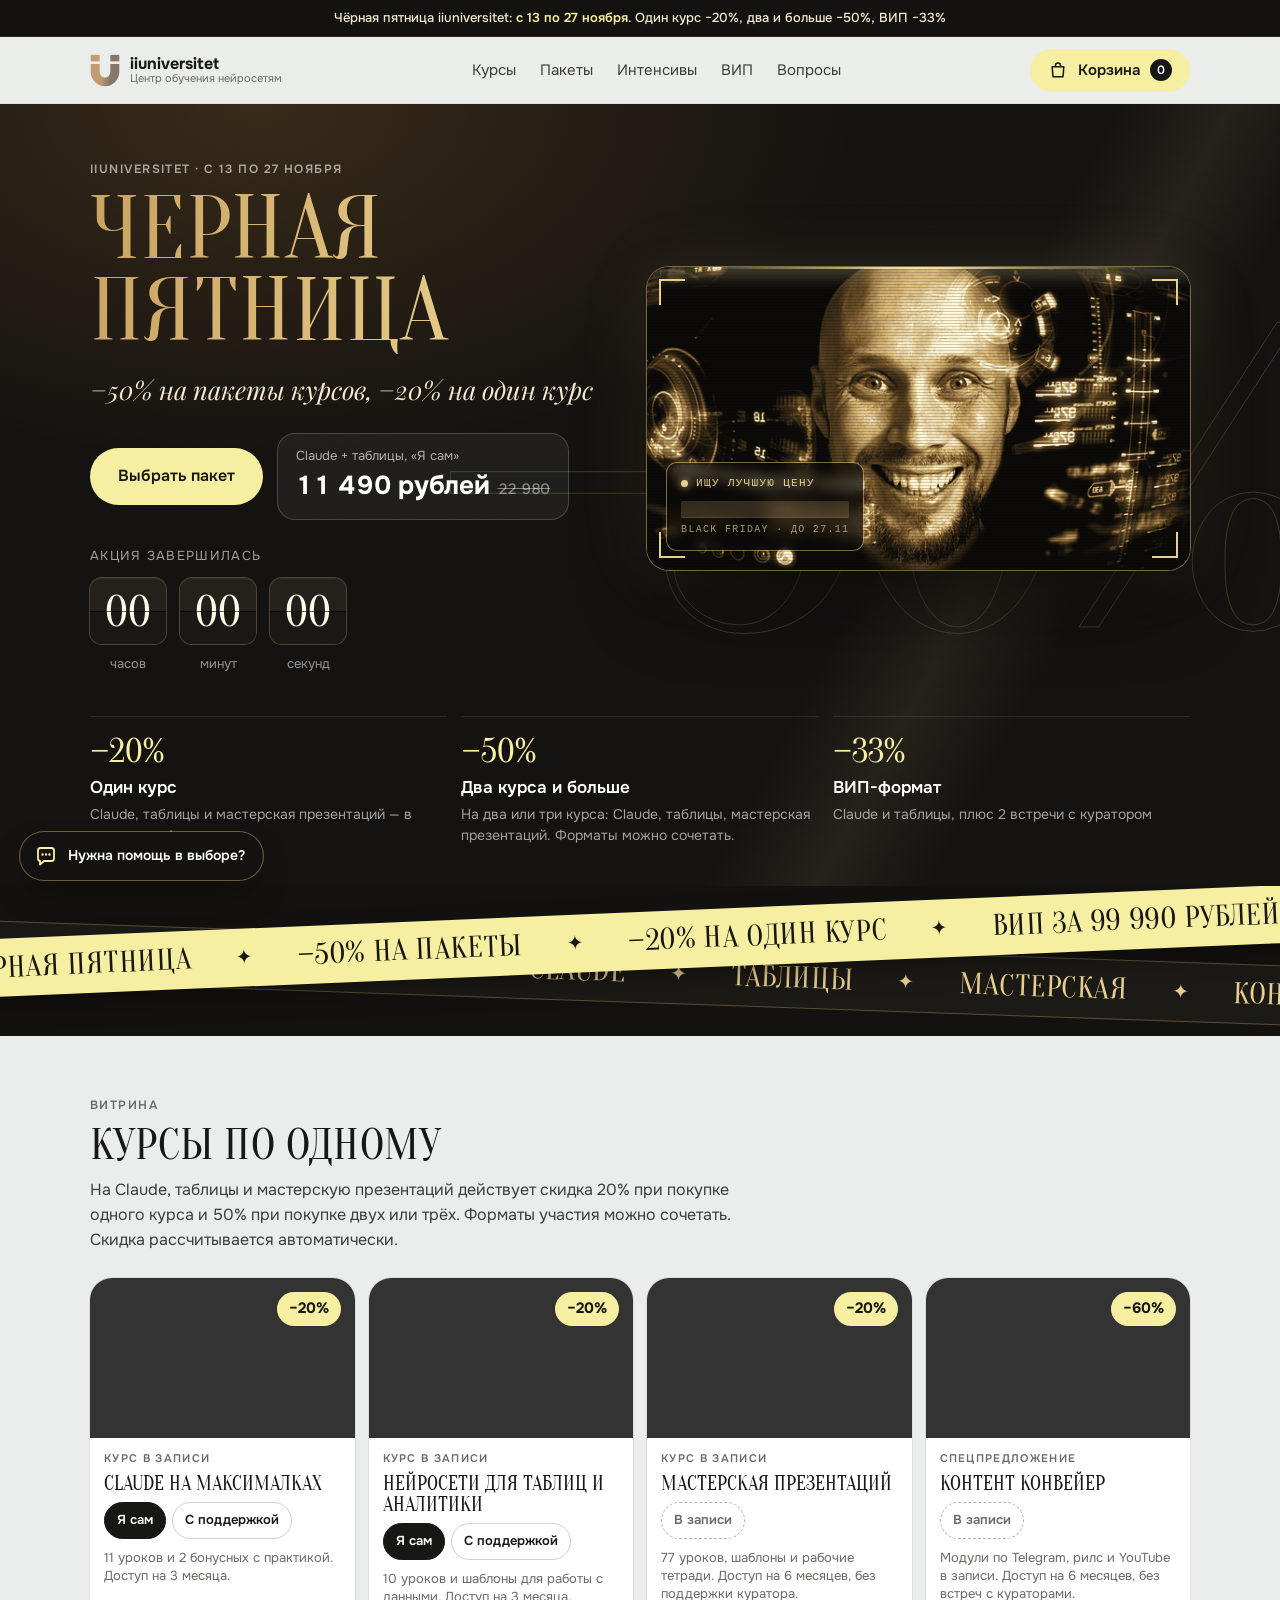
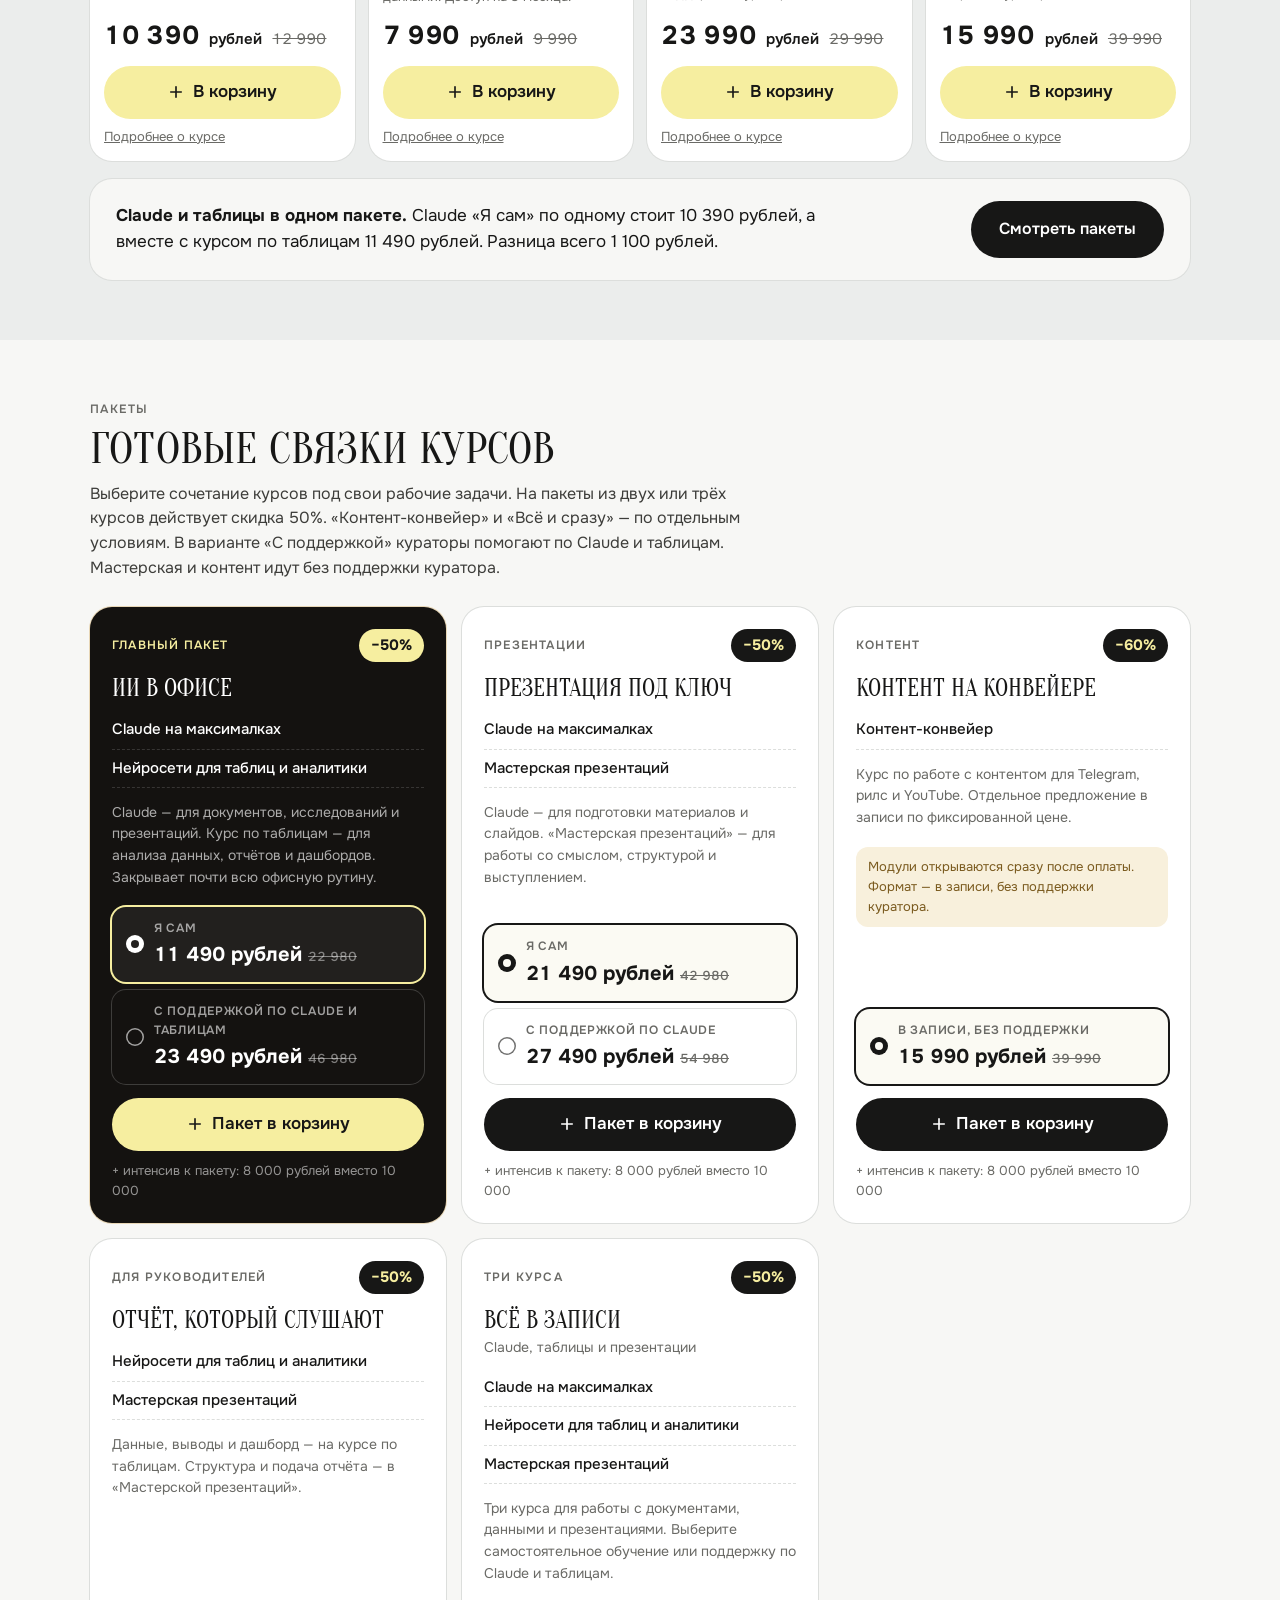
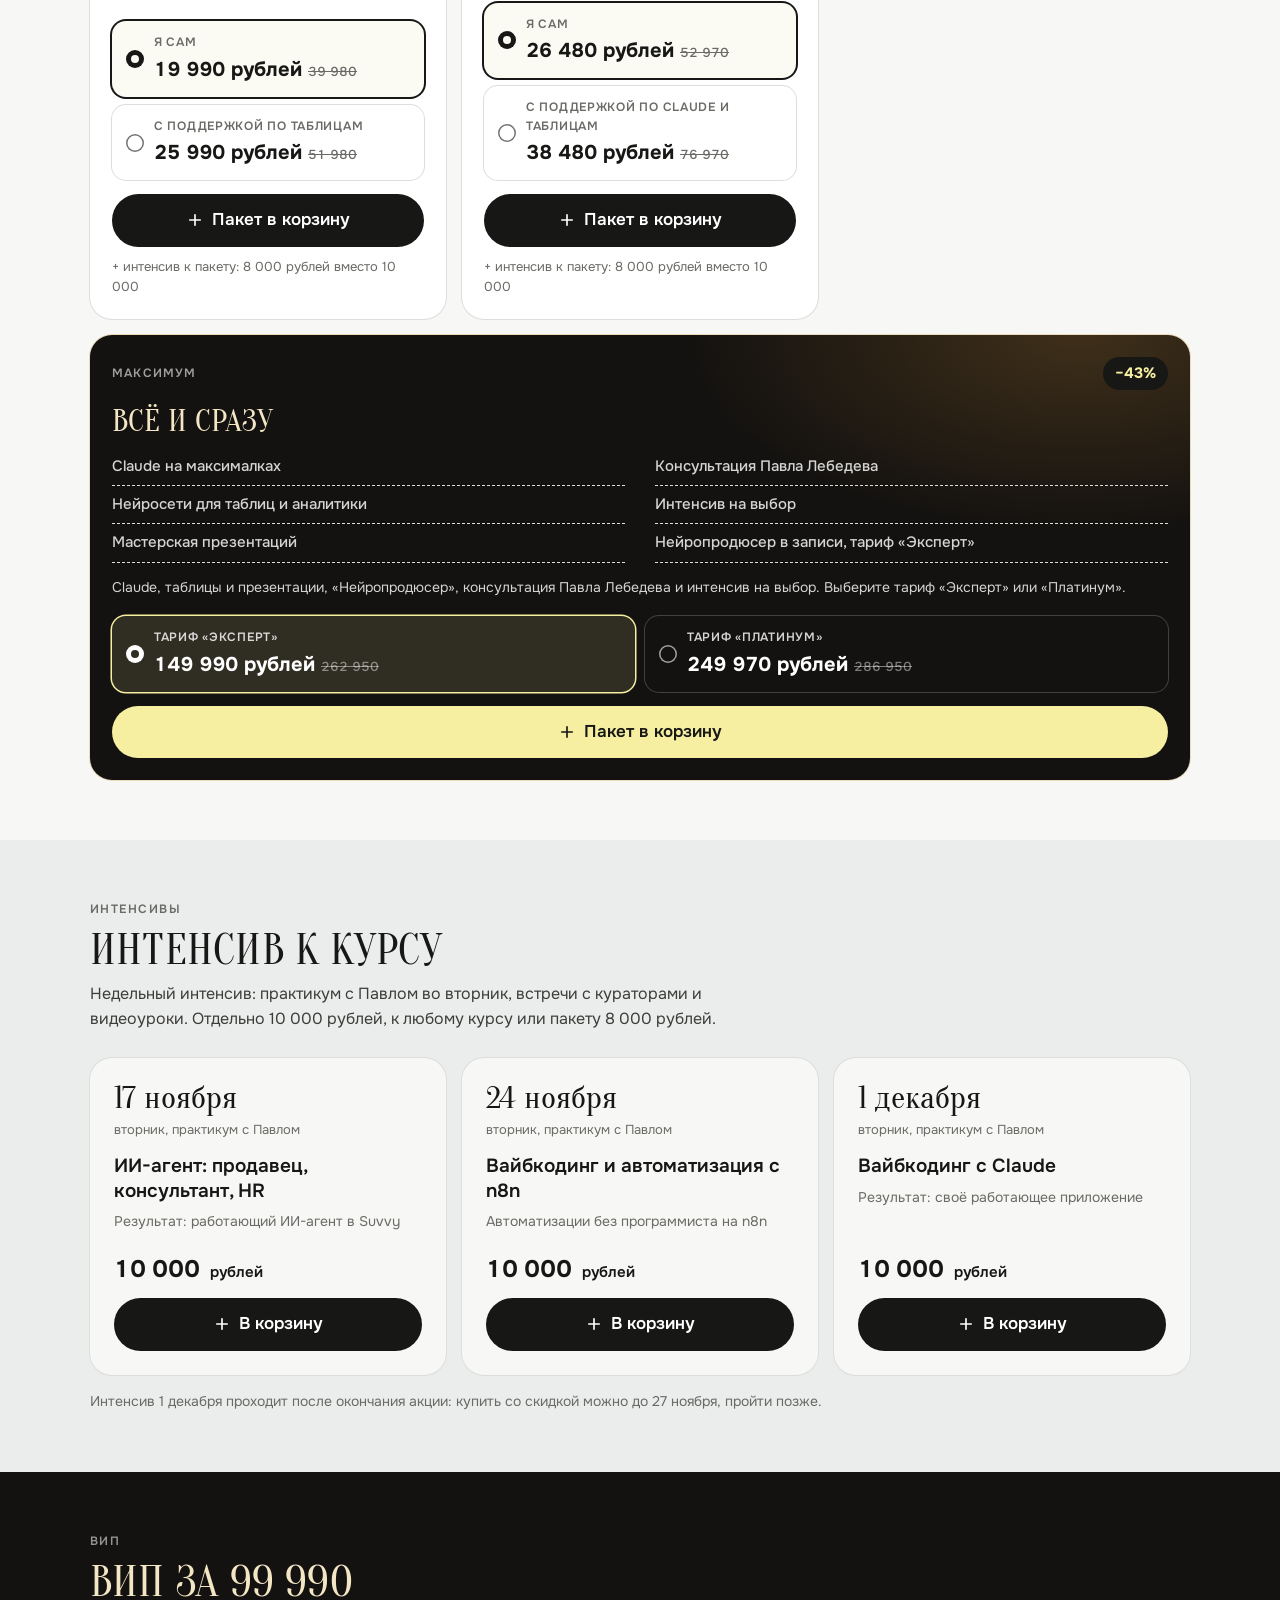
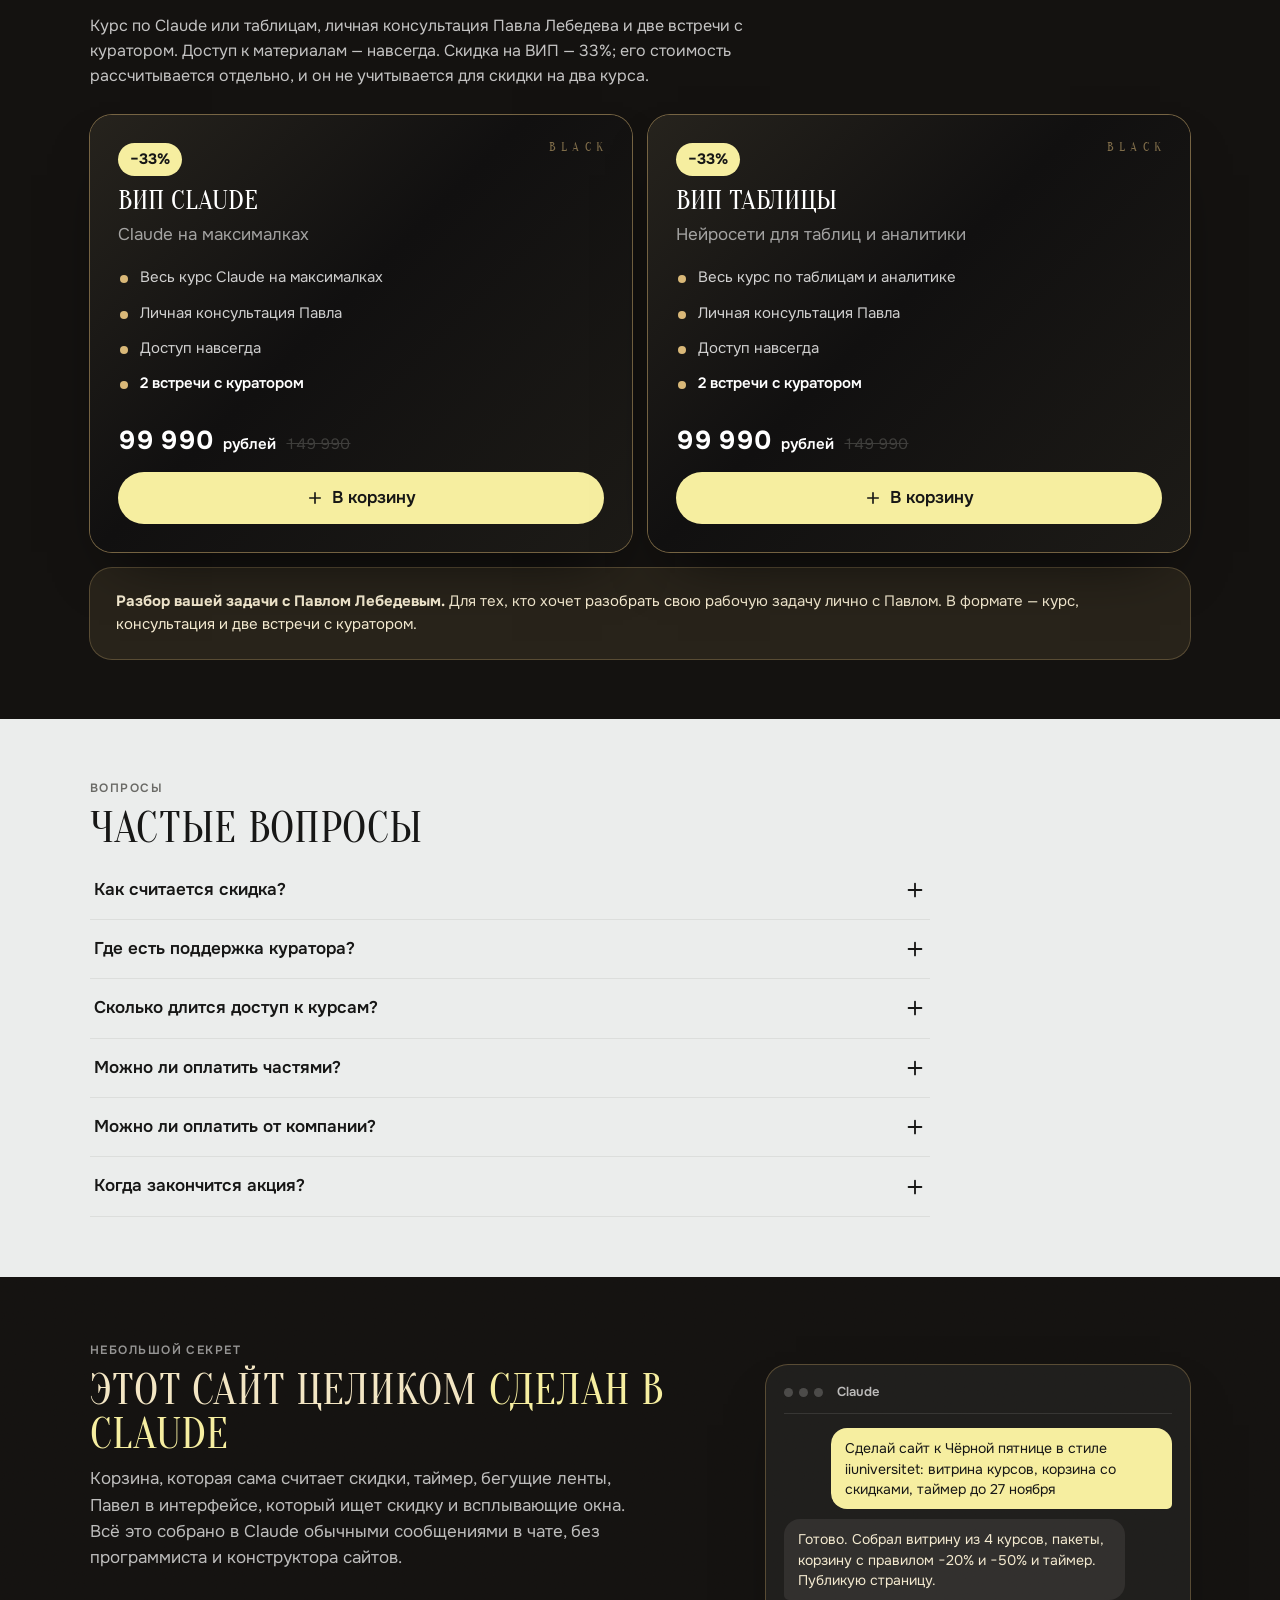
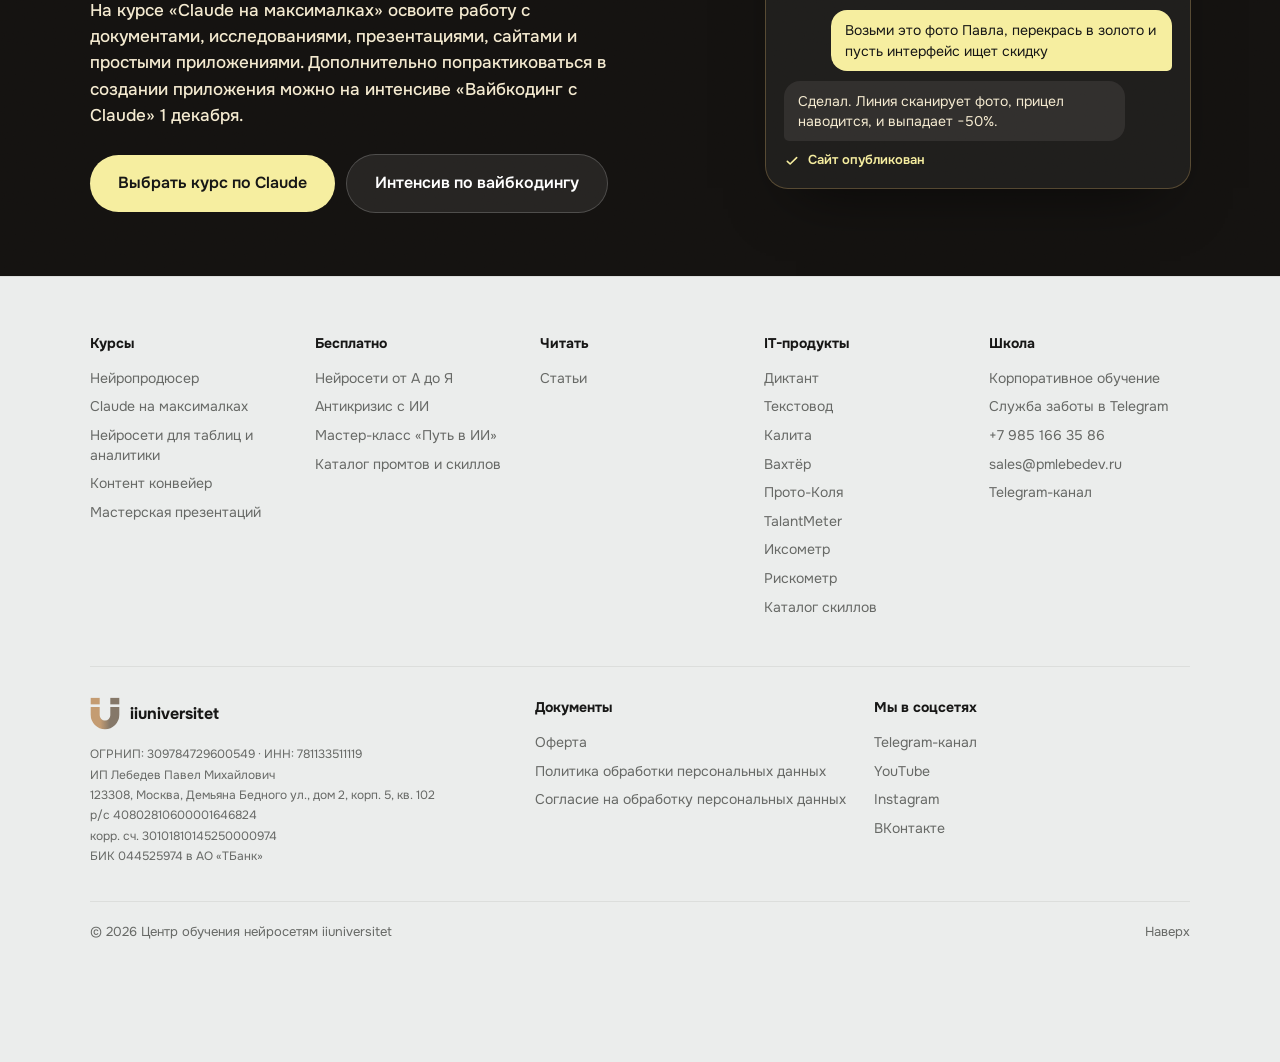
==== commit 18a6a17f: "Black Friday: approved texts (26 points), VIP 33%, VIP tables lifetime access Co-Authored-By: Claude" ====
--- a/black-friday/index.html
+++ b/black-friday/index.html
@@ -4,9 +4,9 @@
 <meta charset="utf-8">
 <meta name="viewport" content="width=device-width, initial-scale=1">
 <title>Чёрная пятница в iiuniversitet: −50% на пакеты курсов по нейросетям</title>
-<meta name="description" content="Чёрная пятница iiuniversitet с 13 по 27 ноября: −20% на один курс, −50% на два курса и больше, ВИП −30%. Claude, нейросети для таблиц, мастерская презентаций, контент-конвейер.">
+<meta name="description" content="Чёрная пятница iiuniversitet с 13 по 27 ноября: −20% на один курс, −50% на два курса и больше, ВИП −33%. Claude, нейросети для таблиц, мастерская презентаций, контент-конвейер.">
 <meta property="og:title" content="Чёрная пятница iiuniversitet: −50% на пакеты курсов">
-<meta property="og:description" content="С 13 по 27 ноября. Один курс −20%, два и больше −50%, ВИП −30%.">
+<meta property="og:description" content="С 13 по 27 ноября. Один курс −20%, два и больше −50%, ВИП −33%.">
 <meta name="theme-color" content="#141210">
 <link rel="preconnect" href="https://fonts.googleapis.com">
 <link rel="preconnect" href="https://fonts.gstatic.com" crossorigin>
@@ -177,6 +177,7 @@
 .pack .row1{display:flex;justify-content:space-between;align-items:center;gap:10px;margin-bottom:14px}
 .ptag{font-size:12px;font-weight:600;letter-spacing:.1em;text-transform:uppercase;color:var(--muted)}
 .pack.main .ptag{color:var(--btn)}
+.pack .psub{font-size:14px;color:var(--muted);margin:-6px 0 10px}
 .pack h3{font-family:Oranienbaum,Georgia,serif;font-weight:400;text-transform:uppercase;font-size:24px;line-height:1.05;margin-bottom:10px}
 .pack ul{list-style:none;margin-bottom:14px}
 .pack li{padding:7px 0;border-bottom:1px dashed var(--line);font-size:15px;font-weight:500}
@@ -420,7 +421,7 @@
 </svg>
 
 <div class="top">
-  <div class="bar">Чёрная пятница iiuniversitet: <b>с 13 по 27 ноября</b>. Один курс −20%, два и больше −50%, ВИП −30%</div>
+  <div class="bar">Чёрная пятница iiuniversitet: <b>с 13 по 27 ноября</b>. Один курс −20%, два и больше −50%, ВИП −33%</div>
   <header>
     <div class="wrap">
       <a class="brand" href="https://iiuniversitet.ru/"><svg><use href="#logo"/></svg><span><b>iiuniversitet</b><small>Центр обучения нейросетям</small></span></a>
@@ -473,9 +474,9 @@
   </div>
   <div class="wrap rules-wrap">
     <div class="hero-rules">
-      <div class="rule"><b>−20%</b><span>Один курс</span><p>Любой курс в записи, любой формат, кроме ВИП</p></div>
-      <div class="rule"><b>−50%</b><span>Два курса и больше</span><p>Скидка на всю корзину, в форматах «Я сам» и «С поддержкой»</p></div>
-      <div class="rule"><b>−30%</b><span>ВИП-формат</span><p>Claude и таблицы, плюс 2 встречи с куратором</p></div>
+      <div class="rule"><b>−20%</b><span>Один курс</span><p>Claude, таблицы и мастерская презентаций — в доступных форматах</p></div>
+      <div class="rule"><b>−50%</b><span>Два курса и больше</span><p>На два или три курса: Claude, таблицы, мастерская презентаций. Форматы можно сочетать.</p></div>
+      <div class="rule"><b>−33%</b><span>ВИП-формат</span><p>Claude и таблицы, плюс 2 встречи с куратором</p></div>
     </div>
   </div>
 </section>
@@ -489,10 +490,10 @@
   <div class="wrap">
     <div class="eyebrow">Витрина</div>
     <h2 class="h">Курсы <em>по одному</em></h2>
-    <p class="lead">Добавьте курс в корзину. Если возьмёте два и больше, скидка вырастет с 20% до 50% на всю корзину. Корзина считает это сама.</p>
+    <p class="lead">На Claude, таблицы и мастерскую презентаций действует скидка 20% при покупке одного курса и 50% при покупке двух или трёх. Форматы участия можно сочетать. Скидка рассчитывается автоматически.</p>
     <div class="catalog" id="catalog"></div>
     <div class="tip">
-      <p><b>Второй курс почти бесплатно.</b> Claude «Я сам» по одному стоит 10 390 рублей, а вместе с курсом по таблицам 11 490 рублей. Разница всего 1 100 рублей.</p>
+      <p><b>Claude и таблицы в одном пакете.</b> Claude «Я сам» по одному стоит 10 390 рублей, а вместе с курсом по таблицам 11 490 рублей. Разница всего 1 100 рублей.</p>
       <a class="btn k" href="#packs">Смотреть пакеты</a>
     </div>
   </div>
@@ -503,7 +504,7 @@
   <div class="wrap">
     <div class="eyebrow">Пакеты</div>
     <h2 class="h">Готовые <em>связки</em> курсов</h2>
-    <p class="lead">Пять пакетов под конкретные задачи и отдельное предложение на «Контент-конвейер». Каждый пакет в двух форматах, скидка −50% на оба. Поддержка куратора есть только по Claude и таблицам, мастерская и контент-конвейер идут в записи.</p>
+    <p class="lead">Выберите сочетание курсов под свои рабочие задачи. На пакеты из двух или трёх курсов действует скидка 50%. «Контент-конвейер» и «Всё и сразу» — по отдельным условиям. В варианте «С поддержкой» кураторы помогают по Claude и таблицам. Мастерская и контент идут без поддержки куратора.</p>
     <div class="packs" id="packList"></div>
   </div>
 </section>
@@ -524,9 +525,9 @@
   <div class="wrap">
     <div class="eyebrow">ВИП</div>
     <h2 class="h" style="color:#f3e6c4">ВИП <em>за 99 990</em></h2>
-    <p class="lead">ВИП на Claude и таблицы со скидкой 30% и двумя встречами с куратором. ВИП считается отдельно и не входит в число курсов пакета.</p>
+    <p class="lead">Курс по Claude или таблицам, личная консультация Павла Лебедева и две встречи с куратором. Доступ к материалам — навсегда. Скидка на ВИП — 33%; его стоимость рассчитывается отдельно, и он не учитывается для скидки на два курса.</p>
     <div class="vips" id="vipList"></div>
-    <div class="pavel"><b>Консультация Павла внутри ВИП.</b> Отдельно час с Павлом стоит 100 000 рублей. ВИП Claude за 99 990 рублей получается дешевле одной консультации, а курс и куратор идут в придачу.</div>
+    <div class="pavel"><b>Разбор вашей задачи с Павлом Лебедевым.</b> Для тех, кто хочет разобрать свою рабочую задачу лично с Павлом. В формате — курс, консультация и две встречи с куратором.</div>
   </div>
 </section>
 
@@ -536,7 +537,7 @@
     <div class="eyebrow">Вопросы</div>
     <h2 class="h">Частые <em>вопросы</em></h2>
     <div class="faq">
-      <details class="q"><summary>Как считается скидка?<svg><use href="#i-plus"/></svg></summary><div>Один курс в корзине −20%. Два курса и больше −50% на всю корзину, форматы «Я сам» и «С поддержкой» можно смешивать. ВИП всегда −30% и в число курсов не входит. «Контент-конвейер» стоит фиксированные 15 990 рублей. Скидка считается от текущей цены на сайте.</div></details>
+      <details class="q"><summary>Как считается скидка?<svg><use href="#i-plus"/></svg></summary><div>Для Claude, таблиц и мастерской презентаций: один курс — скидка 20%, два или три — 50% на эти курсы. Доступные форматы участия можно сочетать. «Контент-конвейер» стоит 15 990 рублей и не учитывается для скидки на два курса. Для ВИП со скидкой 33%, интенсивов и пакета «Всё и сразу» действуют отдельные условия. Корзина рассчитывает общий итог автоматически.</div></details>
       <details class="q"><summary>Где есть поддержка куратора?<svg><use href="#i-plus"/></svg></summary><div>Только в курсах «Claude на максималках» и «Нейросети для таблиц и аналитики» в формате «С поддержкой». Мастерская презентаций и «Контент-конвейер» в акции идут в записи, без куратора.</div></details>
       <details class="q"><summary>Сколько длится доступ к курсам?<svg><use href="#i-plus"/></svg></summary><div><table>
         <tr><td>Claude на максималках</td><td>3 месяца, «С поддержкой» 6 месяцев</td></tr>
@@ -559,7 +560,7 @@
       <div class="eyebrow" style="color:rgba(255,255,255,.55)">Небольшой секрет</div>
       <h2 class="h">Этот сайт целиком <em class="gold">сделан в Claude</em></h2>
       <p>Корзина, которая сама считает скидки, таймер, бегущие ленты, Павел в интерфейсе, который ищет скидку и всплывающие окна. Всё это собрано в Claude обычными сообщениями в чате, без программиста и конструктора сайтов.</p>
-      <p class="strong">Хотите делать так же? Листайте наверх и берите курс «Claude на максималках». А если хотите собрать своё приложение, добавьте интенсив «Вайбкодинг с Claude» 1 декабря.</p>
+      <p class="strong">На курсе «Claude на максималках» освоите работу с документами, исследованиями, презентациями, сайтами и простыми приложениями. Дополнительно попрактиковаться в создании приложения можно на интенсиве «Вайбкодинг с Claude» 1 декабря.</p>
       <div class="fin-cta">
         <a class="btn y glow" href="#courses" data-goto="claude">Выбрать курс по Claude</a>
         <a class="btn ghost-d" href="#intensives">Интенсив по вайбкодингу</a>
@@ -644,7 +645,7 @@
   <div class="care-card" id="careCard">
     <button class="care-x" id="careX" aria-label="Свернуть"><svg><use href="#i-x"/></svg></button>
     <b>Нужна помощь в выборе?</b>
-    <p>Подскажем, какой курс или пакет подойдёт под ваши задачи.</p>
+    <p>Расскажите о задаче — поможем выбрать курс или пакет.</p>
     <a class="btn k" href="https://t.me/pmlebedev_support" target="_blank" rel="noopener"><svg class="tg"><use href="#i-tg"/></svg>Служба заботы</a>
   </div>
   <button class="care-fab" id="careFab" aria-label="Нужна помощь в выборе? Служба заботы" aria-expanded="false"><svg><use href="#i-chat"/></svg><span>Нужна помощь в выборе?</span></button>
@@ -688,23 +689,23 @@
 var C = "https://iiuniversitet.online/_astro/";
 var COURSES = [
   {id:"claude", name:"Claude на максималках", h:"Claude", em:"на максималках", kind:"Курс в записи", cover:C+"kurs-claude.Bl2crPzo.webp", lt:true, url:"https://iiuniversitet.ru/kurs-claude/",
-   formats:[{id:"self",name:"Я сам",price:12990,note:"11 уроков + 2 бонусных, доступ 3 месяца"},{id:"sup",name:"С поддержкой",price:24990,note:"Проверка заданий, чат с кураторами, доступ 6 месяцев"}]},
+   formats:[{id:"self",name:"Я сам",price:12990,note:"11 уроков и 2 бонусных с практикой. Доступ на 3 месяца."},{id:"sup",name:"С поддержкой",price:24990,note:"Проверка заданий с обратной связью и чат с кураторами. Доступ на 6 месяцев."}]},
   {id:"tables", name:"Нейросети для таблиц и аналитики", h:"Нейросети для таблиц", em:"и аналитики", kind:"Курс в записи", cover:C+"kurs-tables.B2QhzXY_.webp", url:"https://iiuniversitet.ru/ai_for_scheets/",
-   formats:[{id:"self",name:"Я сам",price:9990,note:"10 уроков, шаблоны, доступ 3 месяца"},{id:"sup",name:"С поддержкой",price:21990,note:"Чат с кураторами, проверка заданий, доступ 6 месяцев"}]},
+   formats:[{id:"self",name:"Я сам",price:9990,note:"10 уроков и шаблоны для работы с данными. Доступ на 3 месяца."},{id:"sup",name:"С поддержкой",price:21990,note:"Проверка заданий и чат с кураторами. Доступ на 6 месяцев."}]},
   {id:"master", name:"Мастерская презентаций", h:"Мастерская", em:"презентаций", kind:"Курс в записи", cover:C+"kurs-masterskaya.DfyU6Bjp.webp", url:"https://kurs.iiuniversitet.ru/masterskaya",
-   formats:[{id:"rec",name:"В записи",price:29990,note:"77 уроков, шаблоны и рабочие тетради, доступ 6 месяцев, без поддержки"}]},
+   formats:[{id:"rec",name:"В записи",price:29990,note:"77 уроков, шаблоны и рабочие тетради. Доступ на 6 месяцев, без поддержки куратора."}]},
   {id:"content", name:"Контент-конвейер", h:"Контент", em:"конвейер", kind:"Спецпредложение", cover:C+"kurs-content.Dv4xCGvo.webp", url:"https://iiuniversitet.ru/content_certificate/", fixed:15990,
-   formats:[{id:"rec",name:"В записи",price:39990,note:"Модули в записи для Telegram, рилс и YouTube, доступ 6 месяцев, без встреч с кураторами"}]}
+   formats:[{id:"rec",name:"В записи",price:39990,note:"Модули по Telegram, рилс и YouTube в записи. Доступ на 6 месяцев, без встреч с кураторами."}]}
 ];
 var PACKS = [
-  {id:"office", main:true, tag:"Главный пакет", name:"ИИ в офисе", items:["claude","tables"], supLabel:"С поддержкой по Claude и таблицам", desc:"Claude делает документы, исследования и презентации, таблицы дают отчёты и дашборды. Закрывает почти всю офисную рутину."},
-  {id:"pres", tag:"Презентации", name:"Презентация под ключ", items:["claude","master"], supLabel:"С поддержкой по Claude", desc:"В Claude есть урок про слайды и дизайн, в мастерской смыслы, структура и выступление. Вместе получается готовое выступление."},
-  {id:"contentp", tag:"Контент", name:"Контент на конвейере", items:["content"], desc:"Настраиваете контент-конвейер для Telegram, рилс и YouTube. Отдельное предложение по фиксированной цене."},
-  {id:"report", tag:"Для руководителей", name:"Отчёт, который слушают", items:["tables","master"], supLabel:"С поддержкой по таблицам", desc:"Из таблицы выводы и дашборд, из выводов презентация для руководителя или совета директоров."},
-  {id:"all", tag:"Три курса", name:"Всё в записи", items:["claude","tables","master"], supLabel:"С поддержкой по Claude и таблицам", desc:"Три курса одним платежом: Claude, таблицы и мастерская презентаций."},
+  {id:"office", main:true, tag:"Главный пакет", name:"ИИ в офисе", items:["claude","tables"], supLabel:"С поддержкой по Claude и таблицам", desc:"Claude — для документов, исследований и презентаций. Курс по таблицам — для анализа данных, отчётов и дашбордов. Закрывает почти всю офисную рутину."},
+  {id:"pres", tag:"Презентации", name:"Презентация под ключ", items:["claude","master"], supLabel:"С поддержкой по Claude", desc:"Claude — для подготовки материалов и слайдов. «Мастерская презентаций» — для работы со смыслом, структурой и выступлением."},
+  {id:"contentp", tag:"Контент", name:"Контент на конвейере", items:["content"], desc:"Курс по работе с контентом для Telegram, рилс и YouTube. Отдельное предложение в записи по фиксированной цене."},
+  {id:"report", tag:"Для руководителей", name:"Отчёт, который слушают", items:["tables","master"], supLabel:"С поддержкой по таблицам", desc:"Данные, выводы и дашборд — на курсе по таблицам. Структура и подача отчёта — в «Мастерской презентаций»."},
+  {id:"all", tag:"Три курса", name:"Всё в записи", sub:"Claude, таблицы и презентации", items:["claude","tables","master"], supLabel:"С поддержкой по Claude и таблицам", desc:"Три курса для работы с документами, данными и презентациями. Выберите самостоятельное обучение или поддержку по Claude и таблицам."},
   {id:"max", tag:"Максимум", name:"Всё и сразу", special:true, wide:true,
    base:["Claude на максималках","Нейросети для таблиц и аналитики","Мастерская презентаций","Консультация Павла Лебедева","Интенсив на выбор"],
-   desc:"Все курсы акции, Нейропродюсер и личная консультация Павла. Выберите тариф Нейропродюсера.",
+   desc:"Claude, таблицы и презентации, «Нейропродюсер», консультация Павла Лебедева и интенсив на выбор. Выберите тариф «Эксперт» или «Платинум».",
    self:{price:149990, old:262950, label:"Тариф «Эксперт»", extra:["Нейропродюсер в записи, тариф «Эксперт»"]},
    sup:{price:249970, old:286950, label:"Тариф «Платинум»", extra:["Нейропродюсер, тариф «Платинум», доступ навсегда","Поддержка кураторов по Claude и таблицам"]}}
 ];
@@ -715,7 +716,7 @@
 ];
 var VIPS = [
   {id:"vip_claude", name:"ВИП Claude", sub:"Claude на максималках", old:149990, price:99990, list:["Весь курс Claude на максималках","Личная консультация Павла","Доступ навсегда"], extra:"2 встречи с куратором"},
-  {id:"vip_tables", name:"ВИП таблицы", sub:"Нейросети для таблиц и аналитики", old:149990, price:99990, list:["Весь курс по таблицам и аналитике","Личная консультация Павла"], extra:"2 встречи с куратором"}
+  {id:"vip_tables", name:"ВИП таблицы", sub:"Нейросети для таблиц и аналитики", old:149990, price:99990, list:["Весь курс по таблицам и аналитике","Личная консультация Павла","Доступ навсегда"], extra:"2 встречи с куратором"}
 ];
 
 /* ===== helpers ===== */
@@ -808,9 +809,9 @@
     var list=p.special?p.base.concat(p[sel].extra):p.items.map(function(id){return course(id).name});
     return '<article class="pack'+(p.main?' main':'')+(p.wide?' wide':'')+'" data-id="'+p.id+'">'+
       '<div class="row1"><span class="ptag">'+p.tag+'</span><span class="disc'+(p.main?'':' dark')+'">−'+d+'%</span></div>'+
-      '<h3>'+esc(p.name)+'</h3><ul>'+list.map(function(x){return '<li>'+esc(x)+'</li>'}).join("")+'</ul>'+
+      '<h3>'+esc(p.name)+'</h3>'+(p.sub?'<p class="psub">'+esc(p.sub)+'</p>':'')+'<ul>'+list.map(function(x){return '<li>'+esc(x)+'</li>'}).join("")+'</ul>'+
       (p.desc?'<p class="desc">'+esc(p.desc)+'</p>':'')+
-      (p.items&&p.items[0]==="content"?'<p class="warn">Продаём без кураторов: модули открываются сразу после покупки.</p>':'')+
+      (p.items&&p.items[0]==="content"?'<p class="warn">Модули открываются сразу после оплаты. Формат — в записи, без поддержки куратора.</p>':'')+
       '<div class="opts">'+opts+'</div>'+
       '<button class="add'+(inC?' in':'')+'" data-padd>'+(inC?'<svg><use href="#i-check"/></svg>Пакет в корзине':'<svg><use href="#i-plus"/></svg>Пакет в корзину')+'</button>'+
       (p.special?'':'<p class="plus">+ интенсив к пакету: 8 000 рублей вместо 10 000</p>')+'</article>';
@@ -933,7 +934,7 @@
   },
   exit:function(){
     if(count()>0){var c=calc();return {lbl:"Подождите минуту",h:"Скидка действует до 27 ноября",t:"Сейчас в корзине "+fmt(c.total)+" рублей вместо "+fmt(c.full)+".",go:"Оформить",act:"cart",alt:"Задать вопрос",altAct:"care"}}
-    return {lbl:"Уже уходите?",h:"Второй курс почти бесплатно",t:"Claude «Я сам» по одному стоит 10 390 рублей, а вместе с курсом по таблицам 11 490. Разница 1 100 рублей. Не уверены, что подойдёт? Служба заботы подскажет, с чего начать.",go:"Смотреть пакеты",href:"#packs",alt:"Спросить в службе заботы",altAct:"care"};
+    return {lbl:"Уже уходите?",h:"Claude и таблицы в одном пакете",t:"Claude «Я сам» по одному стоит 10 390 рублей, а вместе с курсом по таблицам 11 490. Разница 1 100 рублей. Не уверены, что подойдёт? Служба заботы подскажет, с чего начать.",go:"Смотреть пакеты",href:"#packs",alt:"Спросить в службе заботы",altAct:"care"};
   }
 };
 function canPop(k){return !shown[k]&&Date.now()<SALE_END&&!pop.classList.contains("on")&&!$("#drawer").classList.contains("on")&&Date.now()-lastPop>POPUP_GAP_MS&&Object.keys(shown).length<3}
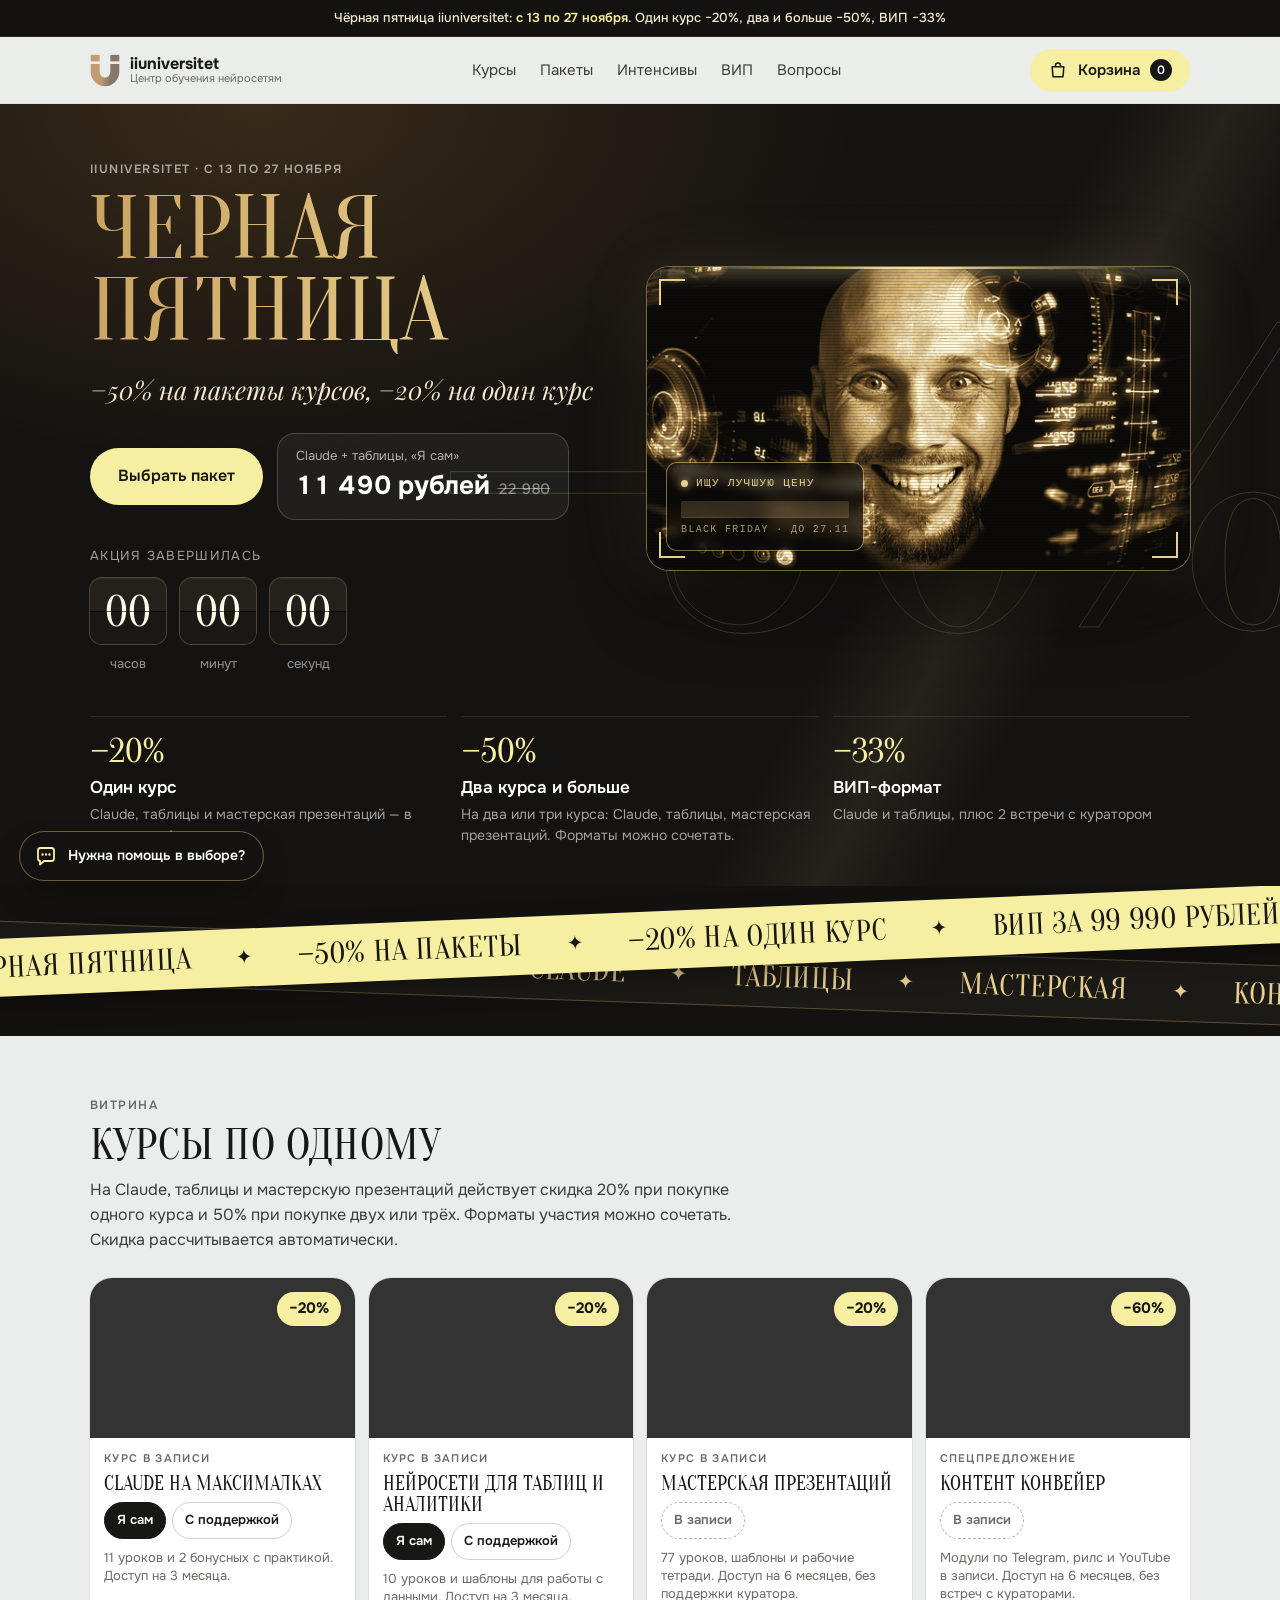
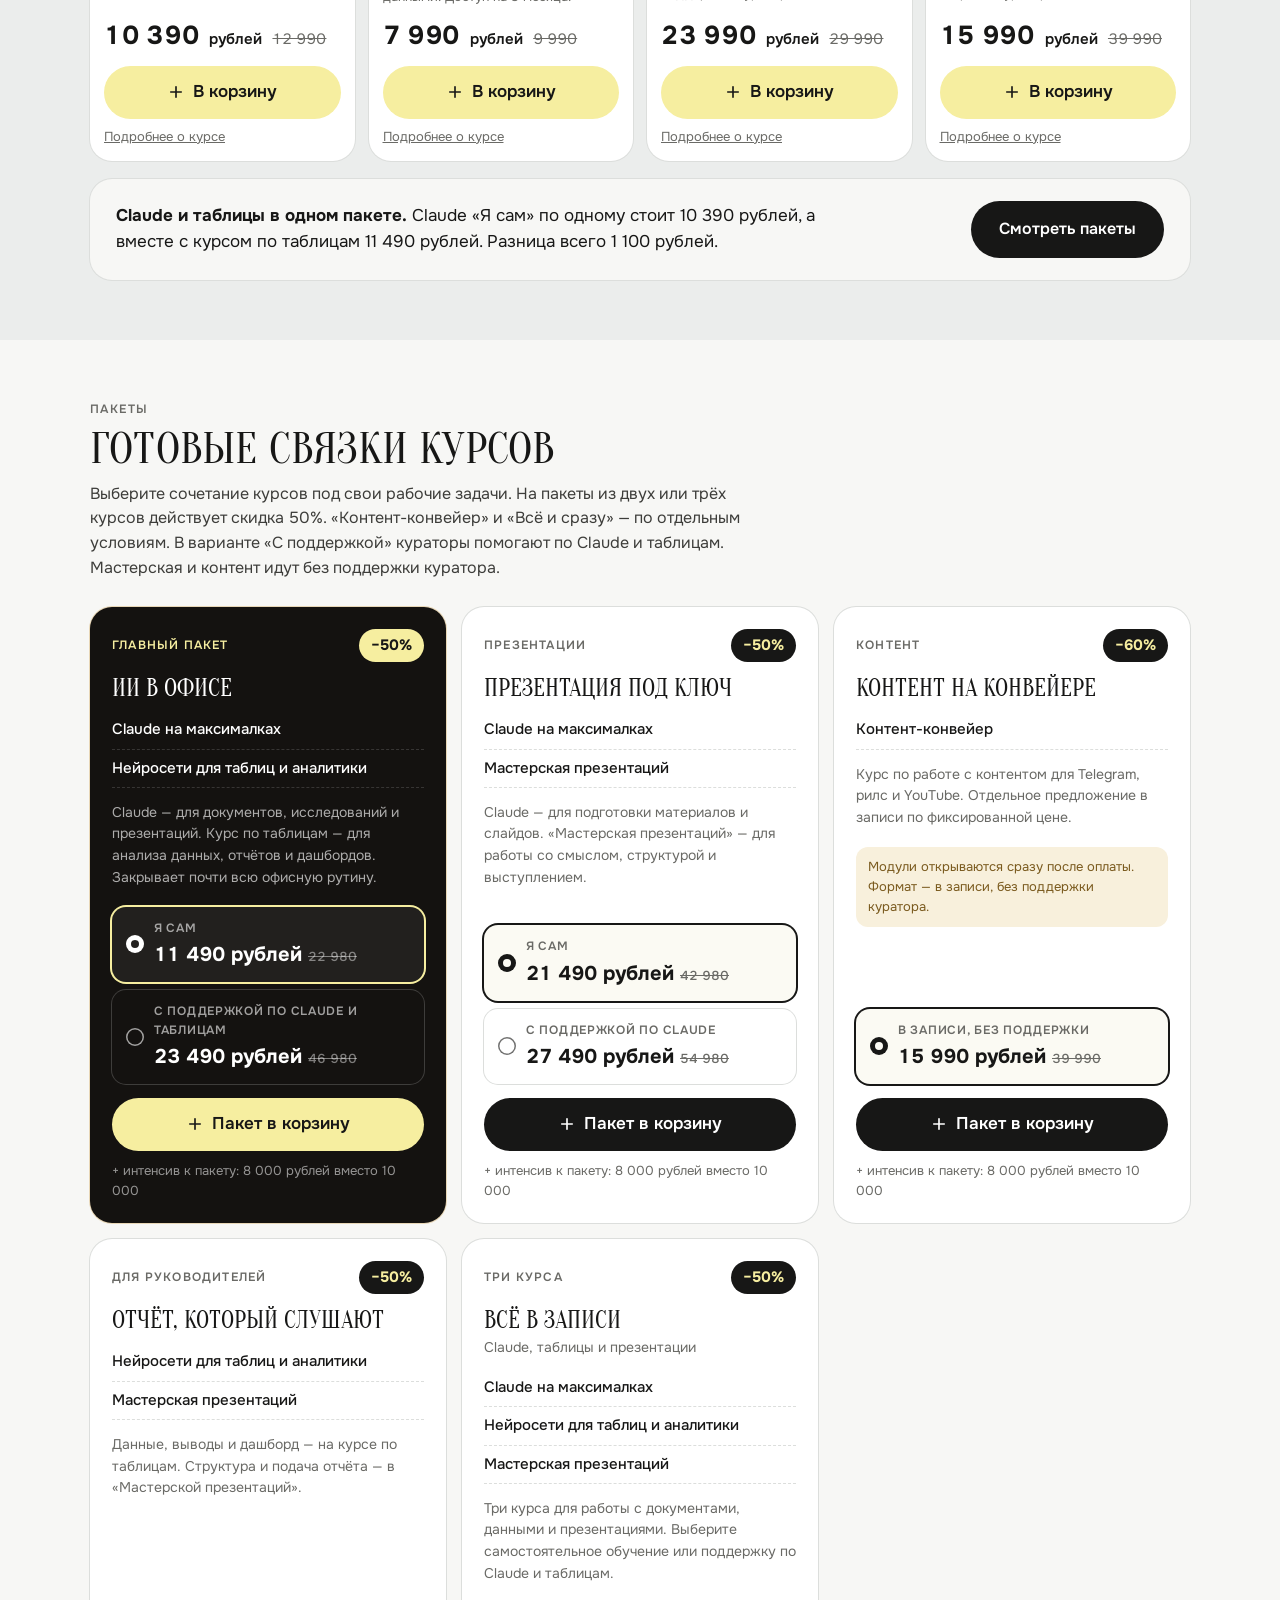
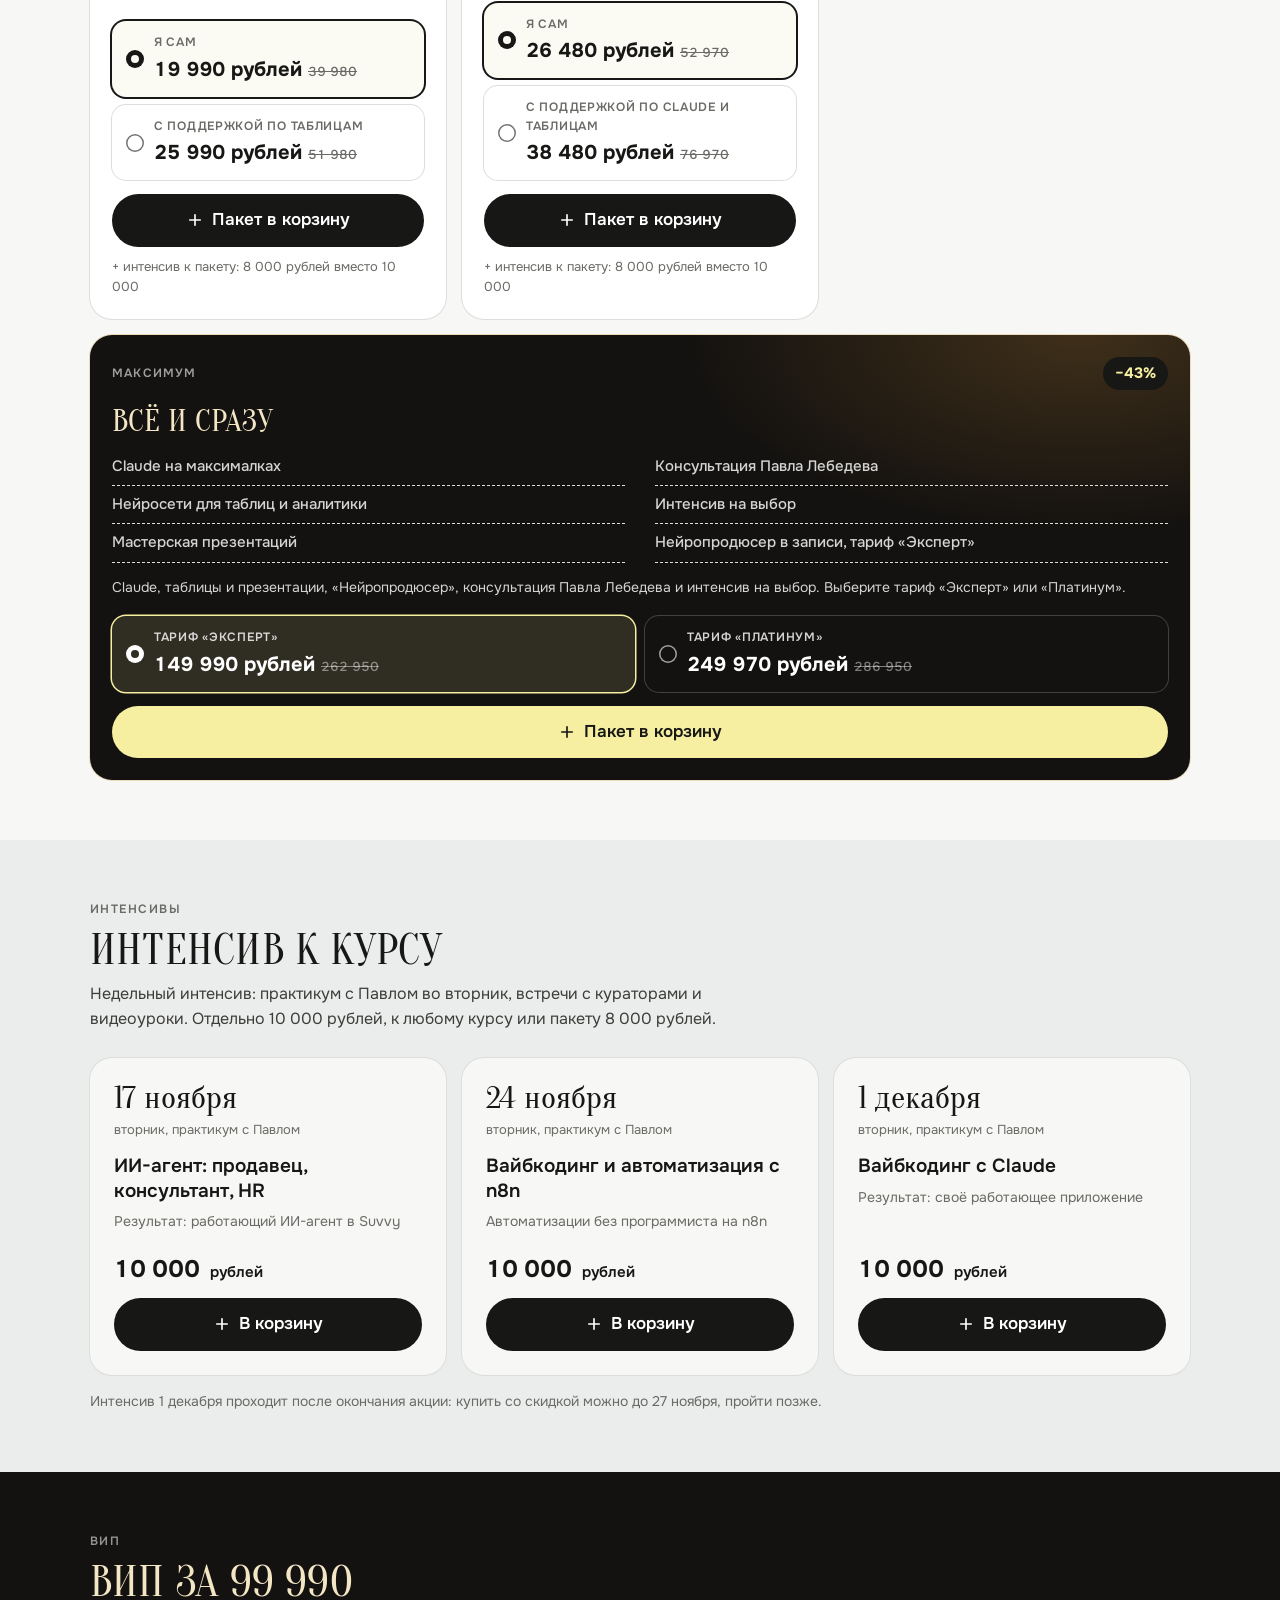
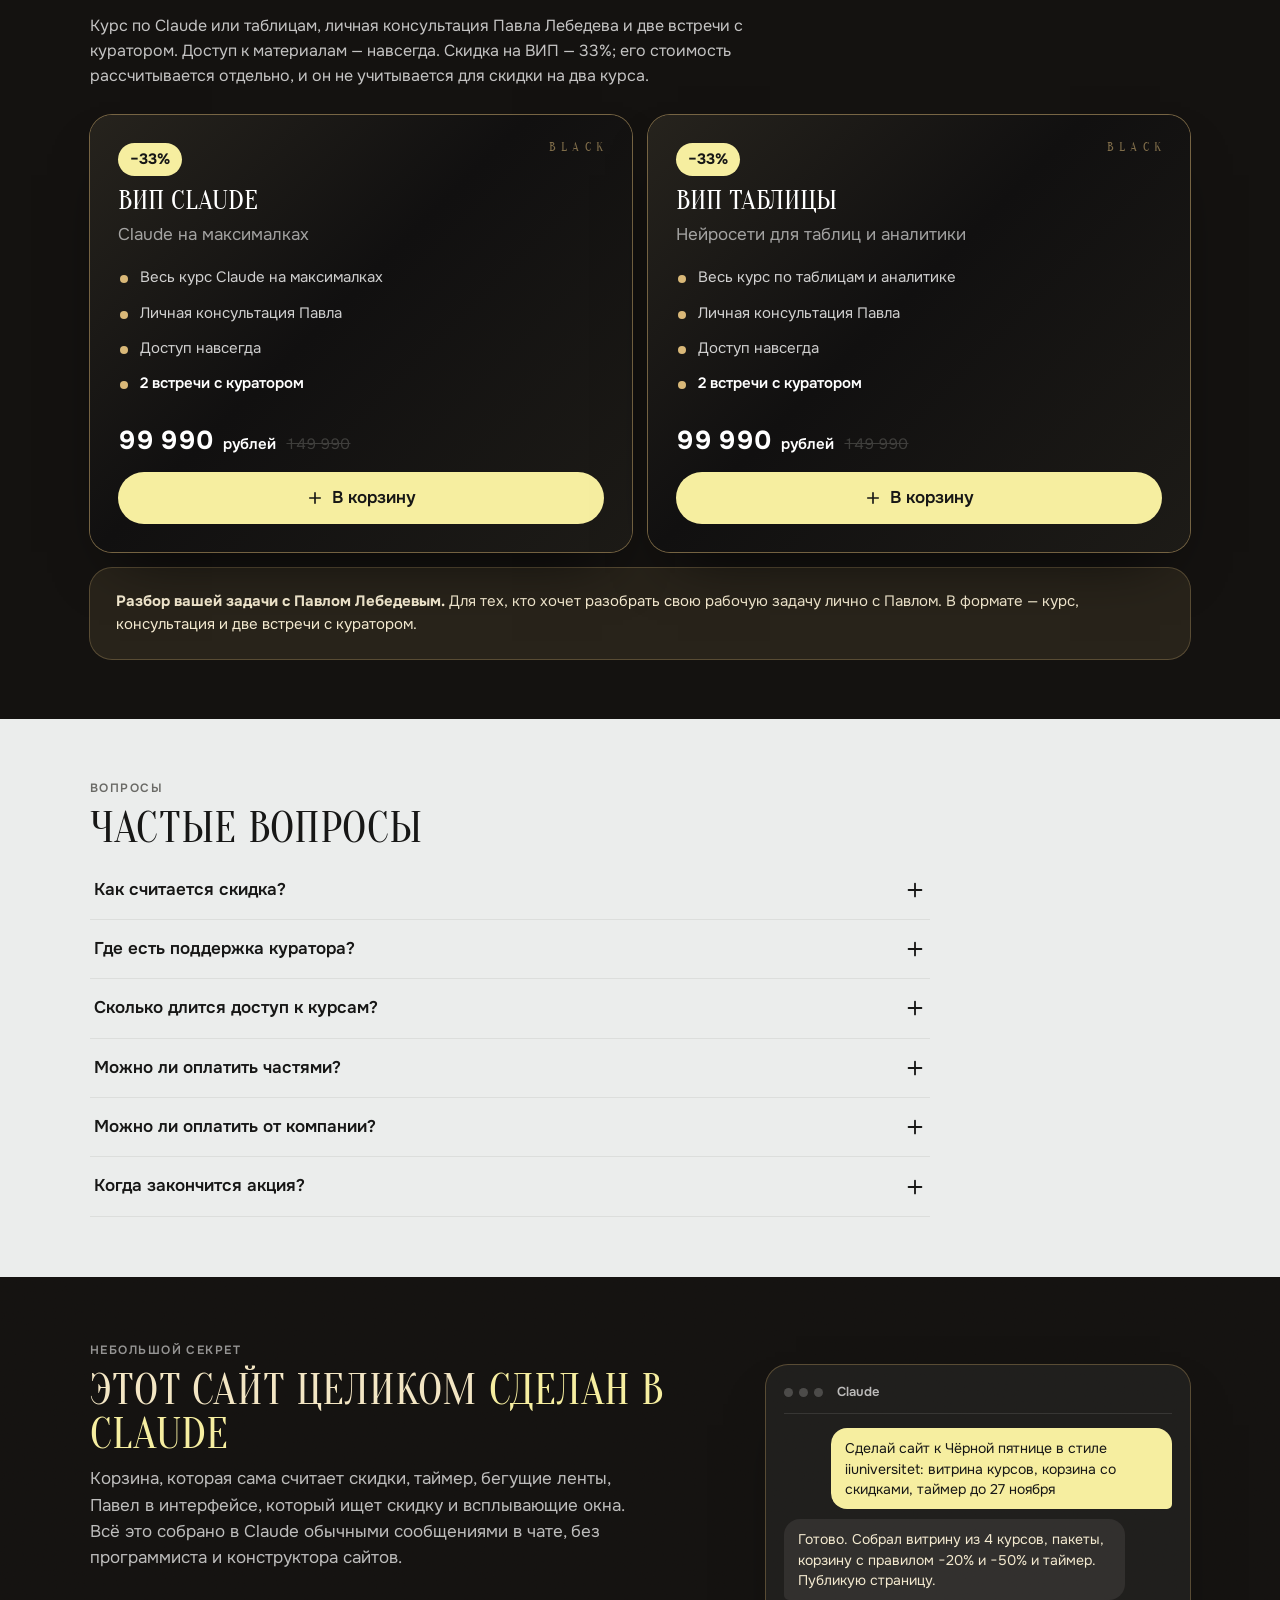
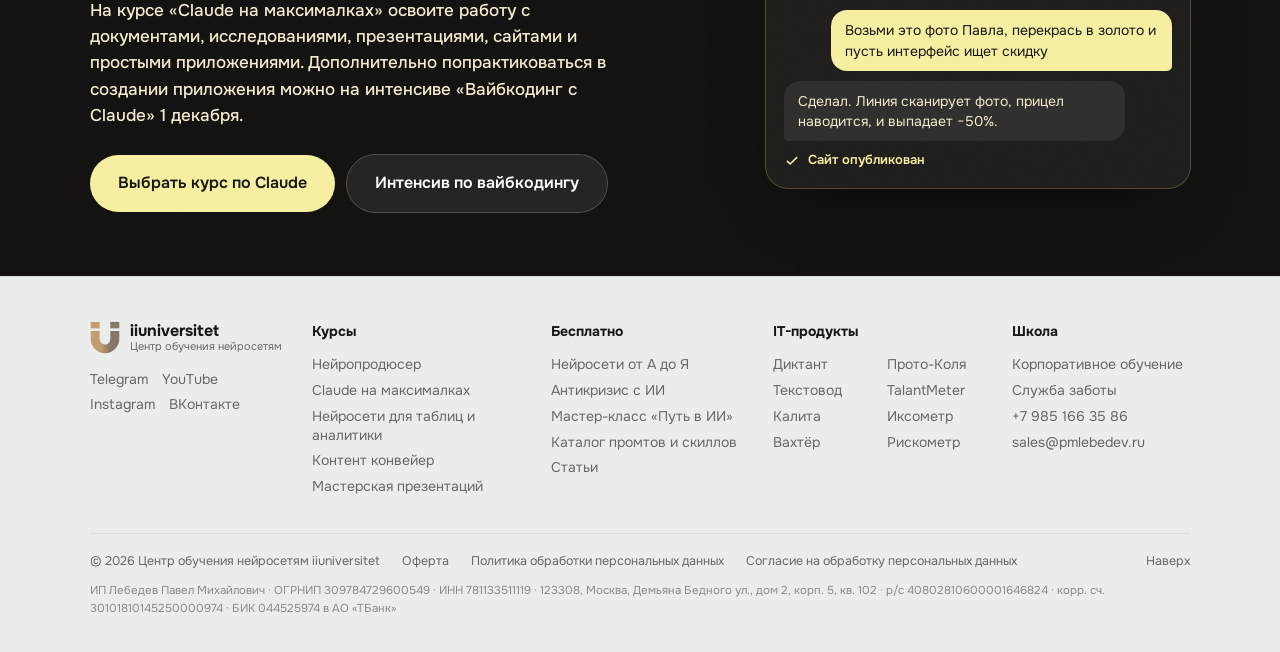
==== commit 17b5fd71: "Black Friday: compact single footer Co-Authored-By: Claude Opus 5.5 <noreply@anthropic.com> Claude-S" ====
--- a/black-friday/index.html
+++ b/black-friday/index.html
@@ -286,18 +286,22 @@
 .course.flash{box-shadow:0 0 0 2px var(--btn),0 24px 50px -22px rgba(150,100,30,.45);transform:translateY(-4px)}
 
 /* footer */
-footer{background:var(--bg);color:#676966;padding:56px 0 120px;font-size:14px;border-top:1px solid var(--line)}
-.foot-cols{display:grid;grid-template-columns:repeat(5,1fr);gap:24px}
-footer h3{font-family:Onest,"Segoe UI",Arial,sans-serif;font-size:14px;font-weight:700;color:#171716;text-transform:none;margin-bottom:14px}
+footer{background:var(--bg);color:#676966;padding:44px 0 34px;font-size:14px;border-top:1px solid var(--line)}
+.foot-cols{display:grid;grid-template-columns:1.2fr 1.3fr 1.2fr 1.3fr 1.1fr;gap:28px}
+footer h3{font-family:Onest,"Segoe UI",Arial,sans-serif;font-size:14px;font-weight:700;color:#171716;text-transform:none;margin-bottom:12px}
 footer ul{list-style:none}
-footer li{margin-bottom:9px;line-height:1.4}
+footer li{margin-bottom:7px;line-height:1.35}
+footer ul.two{columns:2;column-gap:16px}
 footer a{text-decoration:none;color:#676966;transition:color .2s}
 footer a:hover{color:#171716}
-.foot-bottom{display:grid;grid-template-columns:2fr 1.5fr 1.5fr;gap:24px;margin-top:40px;padding-top:30px;border-top:1px solid var(--line)}
-.foot-req .brand{margin-bottom:14px}
-.foot-req .brand b{color:#171716}
-.foot-req p{font-size:12px;line-height:1.7}
-.foot-copy{display:flex;justify-content:space-between;gap:16px;margin-top:34px;padding-top:20px;border-top:1px solid var(--line);font-size:13px}
+.foot-brand .brand{margin-bottom:16px}
+.foot-brand .brand b{color:#171716}
+.foot-soc{display:flex;flex-wrap:wrap;gap:6px 14px}
+.foot-soc li{margin:0}
+.foot-copy{margin-top:30px;padding-top:18px;border-top:1px solid var(--line);font-size:12.5px}
+.foot-docs{display:flex;flex-wrap:wrap;gap:6px 22px;align-items:center}
+.foot-docs a:last-child{margin-left:auto}
+.foot-req{margin-top:10px;font-size:11.5px;line-height:1.6;color:#8a8b88}
 
 /* cart drawer */
 .scrim{position:fixed;inset:0;background:rgba(10,9,8,.5);opacity:0;pointer-events:none;transition:opacity .3s;z-index:80}
@@ -388,7 +392,9 @@
   .catalog .course{flex:0 0 min(270px,74vw);scroll-snap-align:start}
   .vips,.final .wrap{grid-template-columns:1fr}
   .foot-cols{grid-template-columns:1fr 1fr}
-  .foot-bottom{grid-template-columns:1fr}
+  .foot-brand{grid-column:1/-1}
+  .foot-docs a:last-child{margin-left:0}
+  footer{padding-bottom:96px}
   .pack.wide ul{columns:1}
 }
 @media (max-width:620px){
@@ -580,6 +586,15 @@
 <footer>
   <div class="wrap">
     <div class="foot-cols">
+      <div class="foot-brand">
+        <a class="brand" href="https://iiuniversitet.online/"><svg><use href="#logo"/></svg><span><b>iiuniversitet</b><small>Центр обучения нейросетям</small></span></a>
+        <ul class="foot-soc">
+          <li><a href="https://t.me/marketograf">Telegram</a></li>
+          <li><a href="https://youtube.com/@marketograf">YouTube</a></li>
+          <li><a href="https://instagram.com/pmlebedev">Instagram</a></li>
+          <li><a href="https://vk.com/aiclub">ВКонтакте</a></li>
+        </ul>
+      </div>
       <div><h3>Курсы</h3><ul>
         <li><a href="https://iiuniversitet.online/kurs_neuroproducer/">Нейропродюсер</a></li>
         <li><a href="https://iiuniversitet.online/kurs/claude/">Claude на максималках</a></li>
@@ -592,9 +607,9 @@
         <li><a href="https://iiuniversitet.online/kurs-antikrizis/">Антикризис с ИИ</a></li>
         <li><a href="https://iiuniversitet.online/mk/putvii/">Мастер-класс «Путь в ИИ»</a></li>
         <li><a href="https://iiuniversitet.online/skills/">Каталог промтов и скиллов</a></li>
+        <li><a href="https://iiuniversitet.online/stati/">Статьи</a></li>
       </ul></div>
-      <div><h3>Читать</h3><ul><li><a href="https://iiuniversitet.online/stati/">Статьи</a></li></ul></div>
-      <div><h3>IT-продукты</h3><ul>
+      <div><h3>IT-продукты</h3><ul class="two">
         <li><a href="https://diktantapp.ru/">Диктант</a></li>
         <li><a href="https://tekstovod.ru/">Текстовод</a></li>
         <li><a href="https://kalitabot.ru/">Калита</a></li>
@@ -603,34 +618,18 @@
         <li><a href="https://iiuniversitet.online/app/talantmetr/">TalantMeter</a></li>
         <li><a href="https://iiuniversitet.online/app/iksometr/">Иксометр</a></li>
         <li><a href="https://iiuniversitet.online/riskometr/">Рискометр</a></li>
-        <li><a href="https://iiuniversitet.online/skills/">Каталог скиллов</a></li>
       </ul></div>
       <div><h3>Школа</h3><ul>
         <li><a href="https://iiuniversitet.online/#corporate">Корпоративное обучение</a></li>
-        <li><a href="https://t.me/pmlebedev_support">Служба заботы в Telegram</a></li>
+        <li><a href="https://t.me/pmlebedev_support">Служба заботы</a></li>
         <li><a href="tel:+79851663586">+7 985 166 35 86</a></li>
         <li><a href="mailto:sales@pmlebedev.ru">sales@pmlebedev.ru</a></li>
-        <li><a href="https://t.me/marketograf">Telegram-канал</a></li>
       </ul></div>
     </div>
-    <div class="foot-bottom">
-      <div class="foot-req">
-        <a class="brand" href="https://iiuniversitet.online/"><svg><use href="#logo"/></svg><span><b>iiuniversitet</b></span></a>
-        <p>ОГРНИП: 309784729600549 · ИНН: 781133511119<br>ИП Лебедев Павел Михайлович<br>123308, Москва, Демьяна Бедного ул., дом 2, корп. 5, кв. 102<br>р/с 40802810600001646824<br>корр. сч. 30101810145250000974<br>БИК 044525974 в АО «ТБанк»</p>
-      </div>
-      <div><h3>Документы</h3><ul>
-        <li><a href="https://kurs.iiuniversitet.ru/oferta">Оферта</a></li>
-        <li><a href="https://kurs.iiuniversitet.ru/policy_privacy">Политика обработки персональных данных</a></li>
-        <li><a href="https://kurs.iiuniversitet.ru/consent/personal_data">Согласие на обработку персональных данных</a></li>
-      </ul></div>
-      <div><h3>Мы в соцсетях</h3><ul>
-        <li><a href="https://t.me/marketograf">Telegram-канал</a></li>
-        <li><a href="https://youtube.com/@marketograf">YouTube</a></li>
-        <li><a href="https://instagram.com/pmlebedev">Instagram</a></li>
-        <li><a href="https://vk.com/aiclub">ВКонтакте</a></li>
-      </ul></div>
-    </div>
-    <div class="foot-copy"><span>© 2026 Центр обучения нейросетям iiuniversitet</span><a href="#top">Наверх</a></div>
+    <div class="foot-copy">
+      <div class="foot-docs"><span>© 2026 Центр обучения нейросетям iiuniversitet</span><a href="https://kurs.iiuniversitet.ru/oferta">Оферта</a><a href="https://kurs.iiuniversitet.ru/policy_privacy">Политика обработки персональных данных</a><a href="https://kurs.iiuniversitet.ru/consent/personal_data">Согласие на обработку персональных данных</a><a href="#top">Наверх</a></div>
+      <p class="foot-req">ИП Лебедев Павел Михайлович · ОГРНИП 309784729600549 · ИНН 781133511119 · 123308, Москва, Демьяна Бедного ул., дом 2, корп. 5, кв. 102 · р/с 40802810600001646824 · корр. сч. 30101810145250000974 · БИК 044525974 в АО «ТБанк»</p>
+    </div>
   </div>
 </footer>
 
